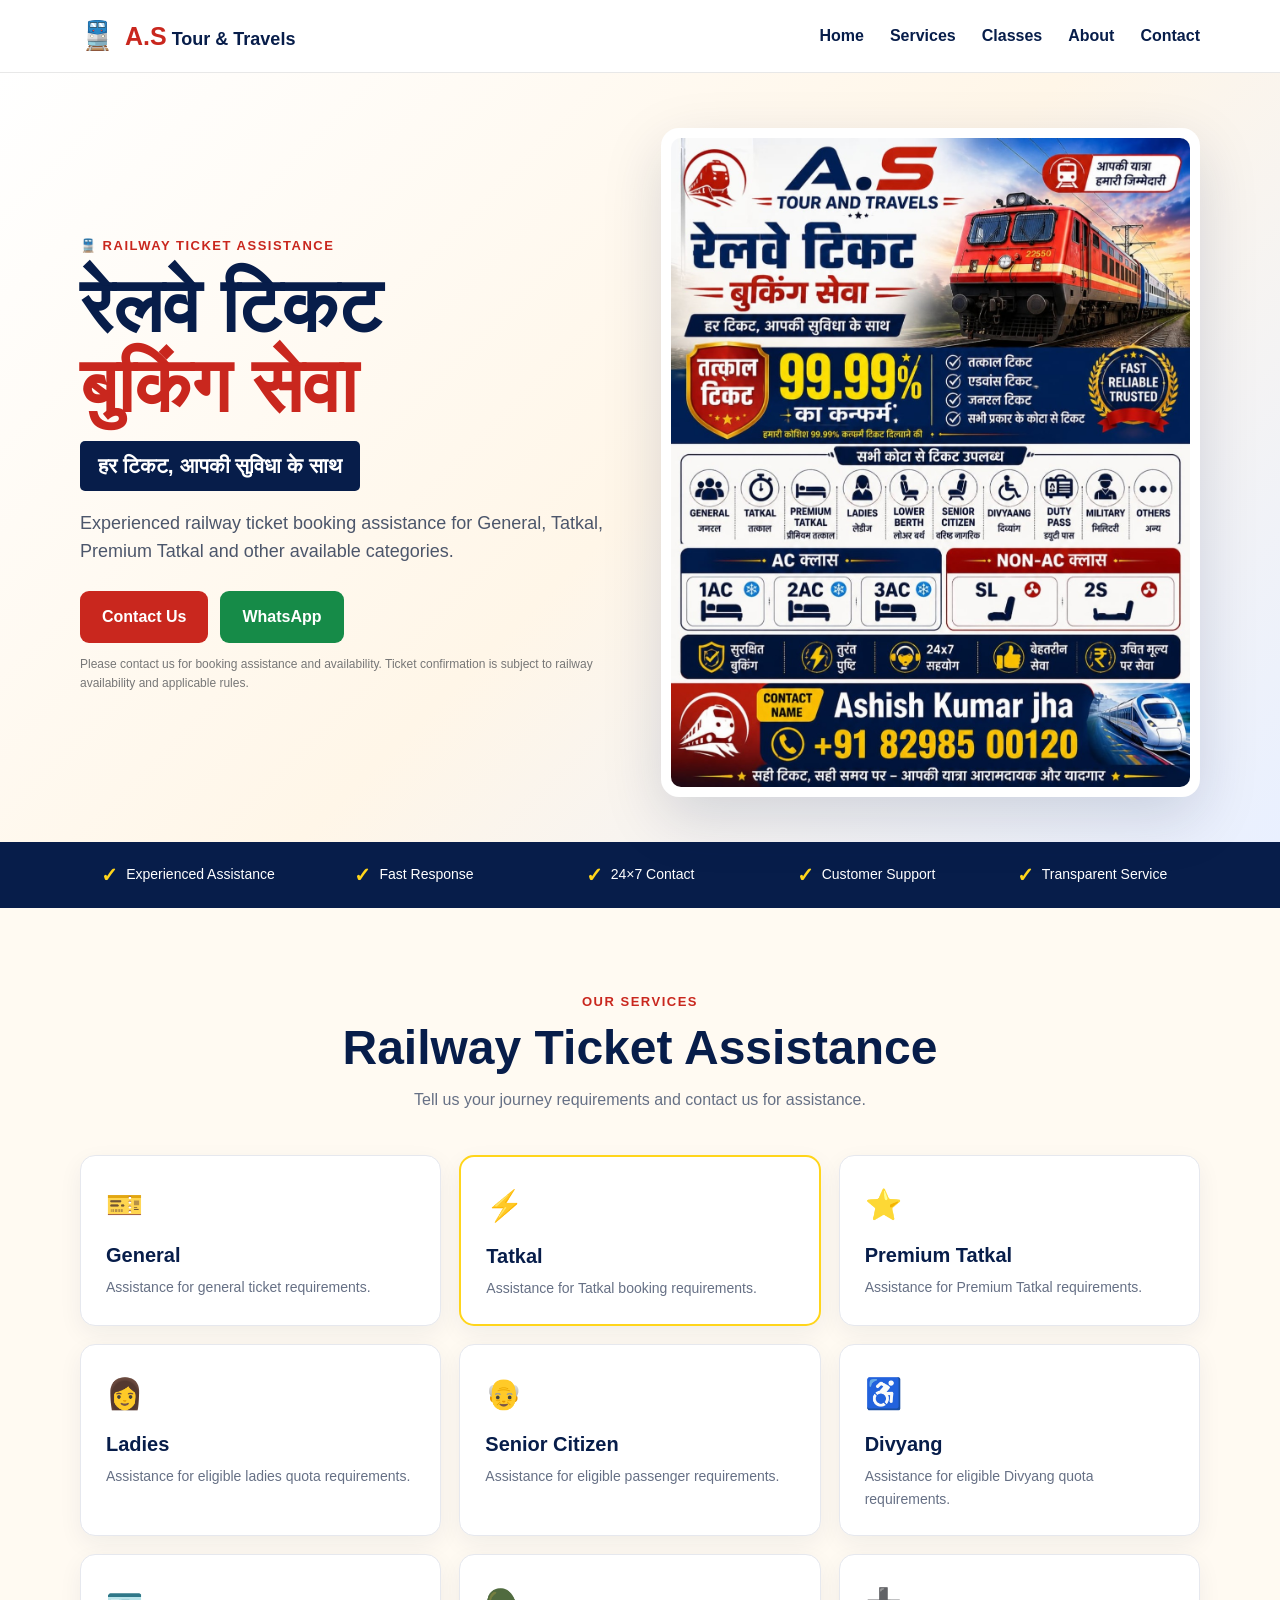
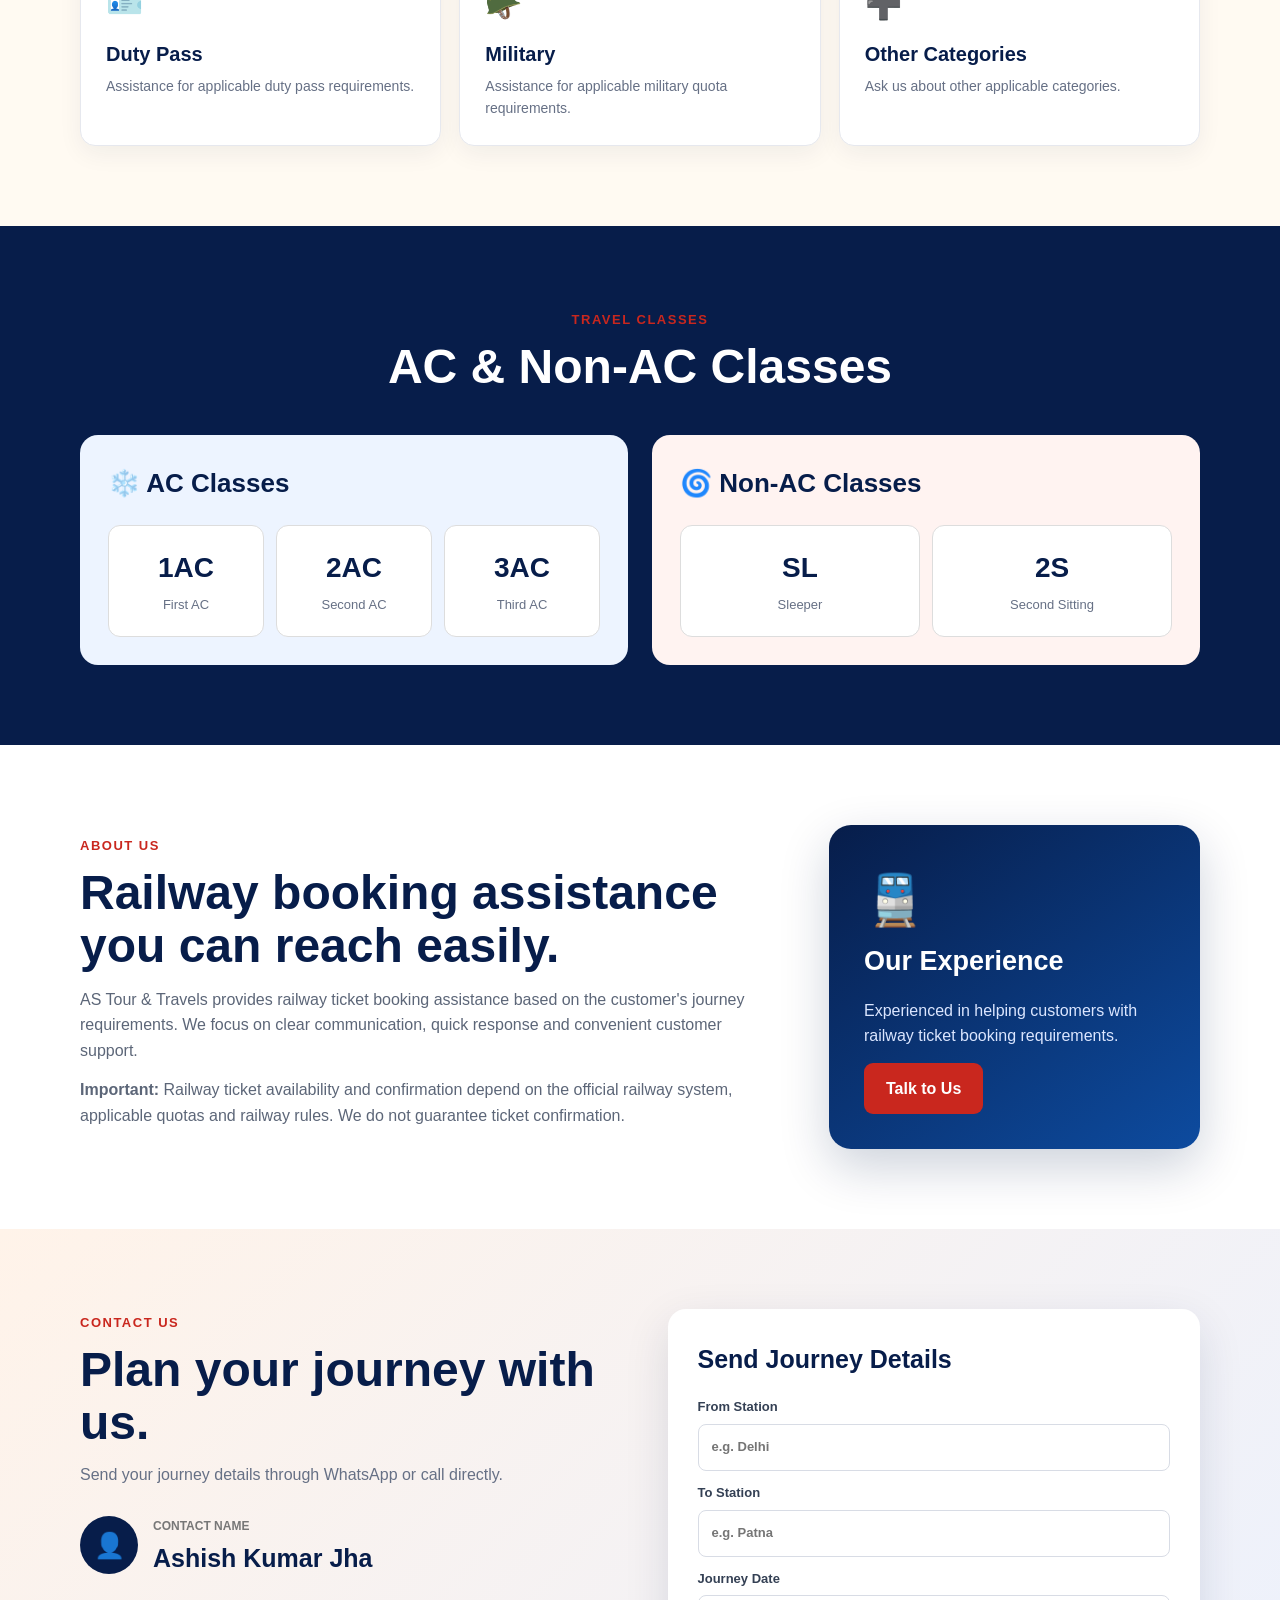
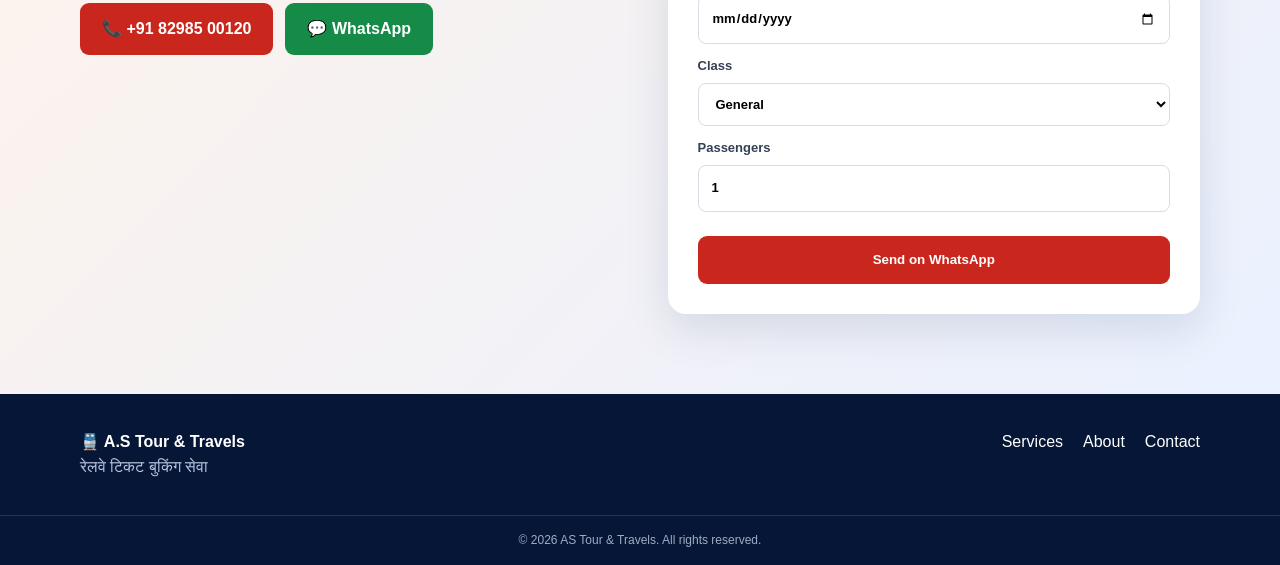
==== index.html @ 45288f9f "Add files via upload" ====
<!DOCTYPE html>
<html lang="en">
<head>
  <meta charset="UTF-8">
  <meta name="viewport" content="width=device-width, initial-scale=1.0">
  <meta name="description" content="AS Tour and Travels - Railway ticket booking assistance and travel services.">
  <title>AS Tour and Travels | Railway Ticket Booking Assistance</title>
  <link rel="stylesheet" href="style.css">
</head>
<body>
  <header class="header">
    <div class="container nav">
      <a class="brand" href="#home">
        <span class="brand-mark">🚆</span>
        <span><strong>A.S</strong> Tour & Travels</span>
      </a>
      <button class="menu-btn" aria-label="Open menu" onclick="toggleMenu()">☰</button>
      <nav id="navMenu">
        <a href="#home">Home</a>
        <a href="#services">Services</a>
        <a href="#classes">Classes</a>
        <a href="#about">About</a>
        <a href="#contact">Contact</a>
      </nav>
    </div>
  </header>

  <main id="home">
    <section class="hero">
      <div class="container hero-grid">
        <div class="hero-copy">
          <span class="eyebrow">🚆 RAILWAY TICKET ASSISTANCE</span>
          <h1>रेलवे टिकट<br><span>बुकिंग सेवा</span></h1>
          <p class="tagline">हर टिकट, आपकी सुविधा के साथ</p>
          <p class="intro">
            Experienced railway ticket booking assistance for General, Tatkal,
            Premium Tatkal and other available categories.
          </p>
          <div class="hero-buttons">
            <a class="btn primary" href="#contact">Contact Us</a>
            <a class="btn whatsapp" id="heroWhatsApp" href="#" target="_blank" rel="noopener">WhatsApp</a>
          </div>
          <p class="notice">Please contact us for booking assistance and availability. Ticket confirmation is subject to railway availability and applicable rules.</p>
        </div>
        <div class="hero-image-wrap">
          <img src="poster.jpg" alt="AS Tour and Travels railway ticket service poster">
        </div>
      </div>
    </section>

    <section class="trust">
      <div class="container trust-grid">
        <div><b>✓</b><span>Experienced Assistance</span></div>
        <div><b>✓</b><span>Fast Response</span></div>
        <div><b>✓</b><span>24×7 Contact</span></div>
        <div><b>✓</b><span>Customer Support</span></div>
        <div><b>✓</b><span>Transparent Service</span></div>
      </div>
    </section>

    <section class="section" id="services">
      <div class="container">
        <div class="section-heading">
          <span class="eyebrow">OUR SERVICES</span>
          <h2>Railway Ticket Assistance</h2>
          <p>Tell us your journey requirements and contact us for assistance.</p>
        </div>
        <div class="cards">
          <article class="card"><div class="icon">🎫</div><h3>General</h3><p>Assistance for general ticket requirements.</p></article>
          <article class="card featured"><div class="icon">⚡</div><h3>Tatkal</h3><p>Assistance for Tatkal booking requirements.</p></article>
          <article class="card"><div class="icon">⭐</div><h3>Premium Tatkal</h3><p>Assistance for Premium Tatkal requirements.</p></article>
          <article class="card"><div class="icon">👩</div><h3>Ladies</h3><p>Assistance for eligible ladies quota requirements.</p></article>
          <article class="card"><div class="icon">👴</div><h3>Senior Citizen</h3><p>Assistance for eligible passenger requirements.</p></article>
          <article class="card"><div class="icon">♿</div><h3>Divyang</h3><p>Assistance for eligible Divyang quota requirements.</p></article>
          <article class="card"><div class="icon">🪪</div><h3>Duty Pass</h3><p>Assistance for applicable duty pass requirements.</p></article>
          <article class="card"><div class="icon">🪖</div><h3>Military</h3><p>Assistance for applicable military quota requirements.</p></article>
          <article class="card"><div class="icon">➕</div><h3>Other Categories</h3><p>Ask us about other applicable categories.</p></article>
        </div>
      </div>
    </section>

    <section class="section classes-section" id="classes">
      <div class="container">
        <div class="section-heading light-heading">
          <span class="eyebrow">TRAVEL CLASSES</span>
          <h2>AC & Non-AC Classes</h2>
        </div>
        <div class="class-grid">
          <div class="class-panel ac">
            <h3>❄️ AC Classes</h3>
            <div class="class-items">
              <div><strong>1AC</strong><span>First AC</span></div>
              <div><strong>2AC</strong><span>Second AC</span></div>
              <div><strong>3AC</strong><span>Third AC</span></div>
            </div>
          </div>
          <div class="class-panel nonac">
            <h3>🌀 Non-AC Classes</h3>
            <div class="class-items">
              <div><strong>SL</strong><span>Sleeper</span></div>
              <div><strong>2S</strong><span>Second Sitting</span></div>
            </div>
          </div>
        </div>
      </div>
    </section>

    <section class="section about" id="about">
      <div class="container about-grid">
        <div>
          <span class="eyebrow">ABOUT US</span>
          <h2>Railway booking assistance you can reach easily.</h2>
          <p>
            AS Tour & Travels provides railway ticket booking assistance based
            on the customer's journey requirements. We focus on clear
            communication, quick response and convenient customer support.
          </p>
          <p>
            <strong>Important:</strong> Railway ticket availability and
            confirmation depend on the official railway system, applicable
            quotas and railway rules. We do not guarantee ticket confirmation.
          </p>
        </div>
        <div class="experience-box">
          <span class="big-icon">🚆</span>
          <h3>Our Experience</h3>
          <p>Experienced in helping customers with railway ticket booking requirements.</p>
          <a class="btn primary" href="#contact">Talk to Us</a>
        </div>
      </div>
    </section>

    <section class="section contact-section" id="contact">
      <div class="container contact-grid">
        <div>
          <span class="eyebrow">CONTACT US</span>
          <h2>Plan your journey with us.</h2>
          <p>Send your journey details through WhatsApp or call directly.</p>
          <div class="contact-person">
            <div class="person-icon">👤</div>
            <div>
              <span>Contact Name</span>
              <h3>Ashish Kumar Jha</h3>
            </div>
          </div>
          <div class="contact-actions">
            <a class="btn primary" id="callButton" href="tel:+918298500120">📞 +91 82985 00120</a>
            <a class="btn whatsapp" id="whatsappButton" href="#" target="_blank" rel="noopener">💬 WhatsApp</a>
          </div>
        </div>

        <form class="contact-form" onsubmit="sendWhatsApp(event)">
          <h3>Send Journey Details</h3>
          <label>From Station<input id="from" required placeholder="e.g. Delhi"></label>
          <label>To Station<input id="to" required placeholder="e.g. Patna"></label>
          <label>Journey Date<input id="date" type="date" required></label>
          <label>Class
            <select id="className">
              <option>General</option>
              <option>Tatkal</option>
              <option>Premium Tatkal</option>
              <option>1AC</option>
              <option>2AC</option>
              <option>3AC</option>
              <option>Sleeper (SL)</option>
              <option>2S</option>
            </select>
          </label>
          <label>Passengers<input id="passengers" type="number" min="1" max="20" value="1" required></label>
          <button class="btn primary full" type="submit">Send on WhatsApp</button>
        </form>
      </div>
    </section>
  </main>

  <footer>
    <div class="container footer-content">
      <div><strong>🚆 A.S Tour & Travels</strong><p>रेलवे टिकट बुकिंग सेवा</p></div>
      <div><a href="#services">Services</a><a href="#about">About</a><a href="#contact">Contact</a></div>
    </div>
    <div class="copyright">© <span id="year"></span> AS Tour & Travels. All rights reserved.</div>
  </footer>

  <script src="script.js"></script>
</body>
</html>
---- style.css ----
*{box-sizing:border-box;margin:0;padding:0}
:root{--navy:#071d4a;--blue:#0b327d;--red:#c9271e;--yellow:#ffd51b;--cream:#fffaf2;--text:#17233a;--muted:#667085;--white:#fff}
html{scroll-behavior:smooth}
body{font-family:Arial,"Noto Sans Devanagari",sans-serif;color:var(--text);background:var(--cream);line-height:1.6}
a{text-decoration:none;color:inherit}.container{width:min(1120px,92%);margin:auto}
.header{position:sticky;top:0;z-index:20;background:rgba(255,255,255,.96);border-bottom:1px solid #e8e8e8;backdrop-filter:blur(10px)}
.nav{height:72px;display:flex;align-items:center;justify-content:space-between}
.brand{display:flex;align-items:center;gap:10px;font-size:18px;color:var(--navy);font-weight:700}.brand strong{color:var(--red);font-size:25px}.brand-mark{font-size:28px}
nav{display:flex;gap:26px;font-weight:700;color:var(--navy)}nav a:hover{color:var(--red)}
.menu-btn{display:none;border:0;background:none;font-size:28px;color:var(--navy)}
.hero{padding:55px 0 45px;background:linear-gradient(135deg,#fff 0%,#fff6e8 52%,#e9f0ff 100%)}
.hero-grid{display:grid;grid-template-columns:1fr 1fr;gap:42px;align-items:center}
.eyebrow{display:inline-block;color:var(--red);font-weight:900;letter-spacing:1.5px;font-size:13px;margin-bottom:10px}
.hero h1{font-size:clamp(48px,6vw,76px);line-height:1.05;color:var(--navy);margin-bottom:15px}
.hero h1 span{color:var(--red)}.tagline{display:inline-block;background:var(--navy);color:#fff;padding:8px 18px;border-radius:5px;font-size:21px;font-weight:800;margin-bottom:18px}
.intro{font-size:18px;color:#4c566b;max-width:580px}.hero-buttons{display:flex;gap:12px;margin:25px 0 12px}.btn{display:inline-flex;align-items:center;justify-content:center;border:0;border-radius:9px;padding:13px 22px;font-weight:900;cursor:pointer;transition:.2s;min-height:48px}.btn:hover{transform:translateY(-2px)}
.primary{background:var(--red);color:#fff}.whatsapp{background:#168b48;color:#fff}.notice{font-size:12px;color:#777;max-width:600px}
.hero-image-wrap{background:#fff;padding:10px;border-radius:18px;box-shadow:0 20px 60px rgba(7,29,74,.15)}.hero-image-wrap img{width:100%;display:block;border-radius:10px}
.trust{background:var(--navy);color:#fff}.trust-grid{display:grid;grid-template-columns:repeat(5,1fr);gap:10px;padding:17px 0}.trust-grid div{display:flex;align-items:center;justify-content:center;gap:8px;font-size:14px}.trust-grid b{color:var(--yellow);font-size:20px}
.section{padding:80px 0}.section-heading{text-align:center;max-width:700px;margin:0 auto 42px}.section-heading h2,.about h2,.contact-section h2{font-size:clamp(32px,4vw,48px);line-height:1.1;color:var(--navy);margin-bottom:12px}.section-heading p{color:var(--muted)}
.cards{display:grid;grid-template-columns:repeat(3,1fr);gap:18px}.card{background:#fff;border:1px solid #e6e8ee;border-radius:15px;padding:25px;box-shadow:0 8px 25px rgba(7,29,74,.06);transition:.2s}.card:hover{transform:translateY(-5px);border-color:#cfd8ec}.card.featured{border:2px solid var(--yellow)}.icon{font-size:30px;margin-bottom:10px}.card h3{color:var(--navy);font-size:20px;margin-bottom:5px}.card p{color:var(--muted);font-size:14px}
.classes-section{background:var(--navy)}.light-heading h2,.light-heading p{color:#fff}.class-grid{display:grid;grid-template-columns:1fr 1fr;gap:24px}.class-panel{border-radius:18px;padding:28px}.class-panel.ac{background:#edf4ff}.class-panel.nonac{background:#fff3f1}.class-panel h3{font-size:26px;color:var(--navy);margin-bottom:20px}.class-items{display:grid;grid-template-columns:repeat(3,1fr);gap:12px}.nonac .class-items{grid-template-columns:repeat(2,1fr)}.class-items div{background:#fff;border:1px solid #ddd;border-radius:12px;text-align:center;padding:20px 8px}.class-items strong{display:block;font-size:28px;color:var(--navy)}.class-items span{font-size:13px;color:var(--muted)}
.about{background:#fff}.about-grid{display:grid;grid-template-columns:1.3fr .7fr;gap:60px;align-items:center}.about p{color:#5c6678;margin:14px 0}.experience-box{background:linear-gradient(145deg,var(--navy),#0d4b9f);color:#fff;border-radius:22px;padding:35px;box-shadow:0 18px 50px rgba(7,29,74,.2)}.experience-box h3{font-size:27px}.experience-box p{color:#dbe6ff}.big-icon{font-size:50px}
.contact-section{background:linear-gradient(135deg,#fff3e9,#eaf1ff)}.contact-grid{display:grid;grid-template-columns:1fr 1fr;gap:55px;align-items:start}.contact-section p{color:var(--muted)}.contact-person{display:flex;align-items:center;gap:15px;margin:25px 0}.person-icon{width:58px;height:58px;border-radius:50%;display:grid;place-items:center;background:var(--navy);font-size:25px}.contact-person span{font-size:12px;text-transform:uppercase;color:#777;font-weight:800}.contact-person h3{font-size:25px;color:var(--navy)}.contact-actions{display:flex;gap:12px;flex-wrap:wrap}
.contact-form{background:#fff;padding:30px;border-radius:18px;box-shadow:0 15px 45px rgba(7,29,74,.12)}.contact-form h3{font-size:25px;color:var(--navy);margin-bottom:18px}.contact-form label{display:block;font-weight:800;font-size:13px;color:#344054;margin:12px 0}.contact-form input,.contact-form select{width:100%;padding:12px 13px;border:1px solid #d8dce5;border-radius:8px;margin-top:6px;font:inherit;background:#fff}.full{width:100%;margin-top:12px}
footer{background:#061637;color:#fff}.footer-content{padding:35px 0;display:flex;justify-content:space-between;gap:25px}.footer-content p{color:#b8c4dd}.footer-content div:last-child{display:flex;gap:20px}.footer-content a:hover{color:var(--yellow)}.copyright{text-align:center;border-top:1px solid #21345d;padding:15px;color:#9eabc4;font-size:12px}
@media(max-width:800px){nav{display:none;position:absolute;top:72px;left:0;right:0;background:#fff;padding:18px 5%;flex-direction:column;gap:15px;border-bottom:1px solid #ddd}.nav-open{display:flex}.menu-btn{display:block}.hero-grid,.contact-grid,.about-grid,.class-grid{grid-template-columns:1fr}.hero{padding-top:35px}.hero-image-wrap{order:-1}.cards{grid-template-columns:repeat(2,1fr)}.trust-grid{grid-template-columns:repeat(2,1fr)}.section{padding:60px 0}}
@media(max-width:520px){.hero h1{font-size:46px}.cards{grid-template-columns:1fr}.trust-grid{grid-template-columns:1fr}.class-items,.nonac .class-items{grid-template-columns:1fr 1fr}.footer-content{flex-direction:column}.footer-content div:last-child{flex-wrap:wrap}.hero-buttons{flex-direction:column}.btn{width:100%}}
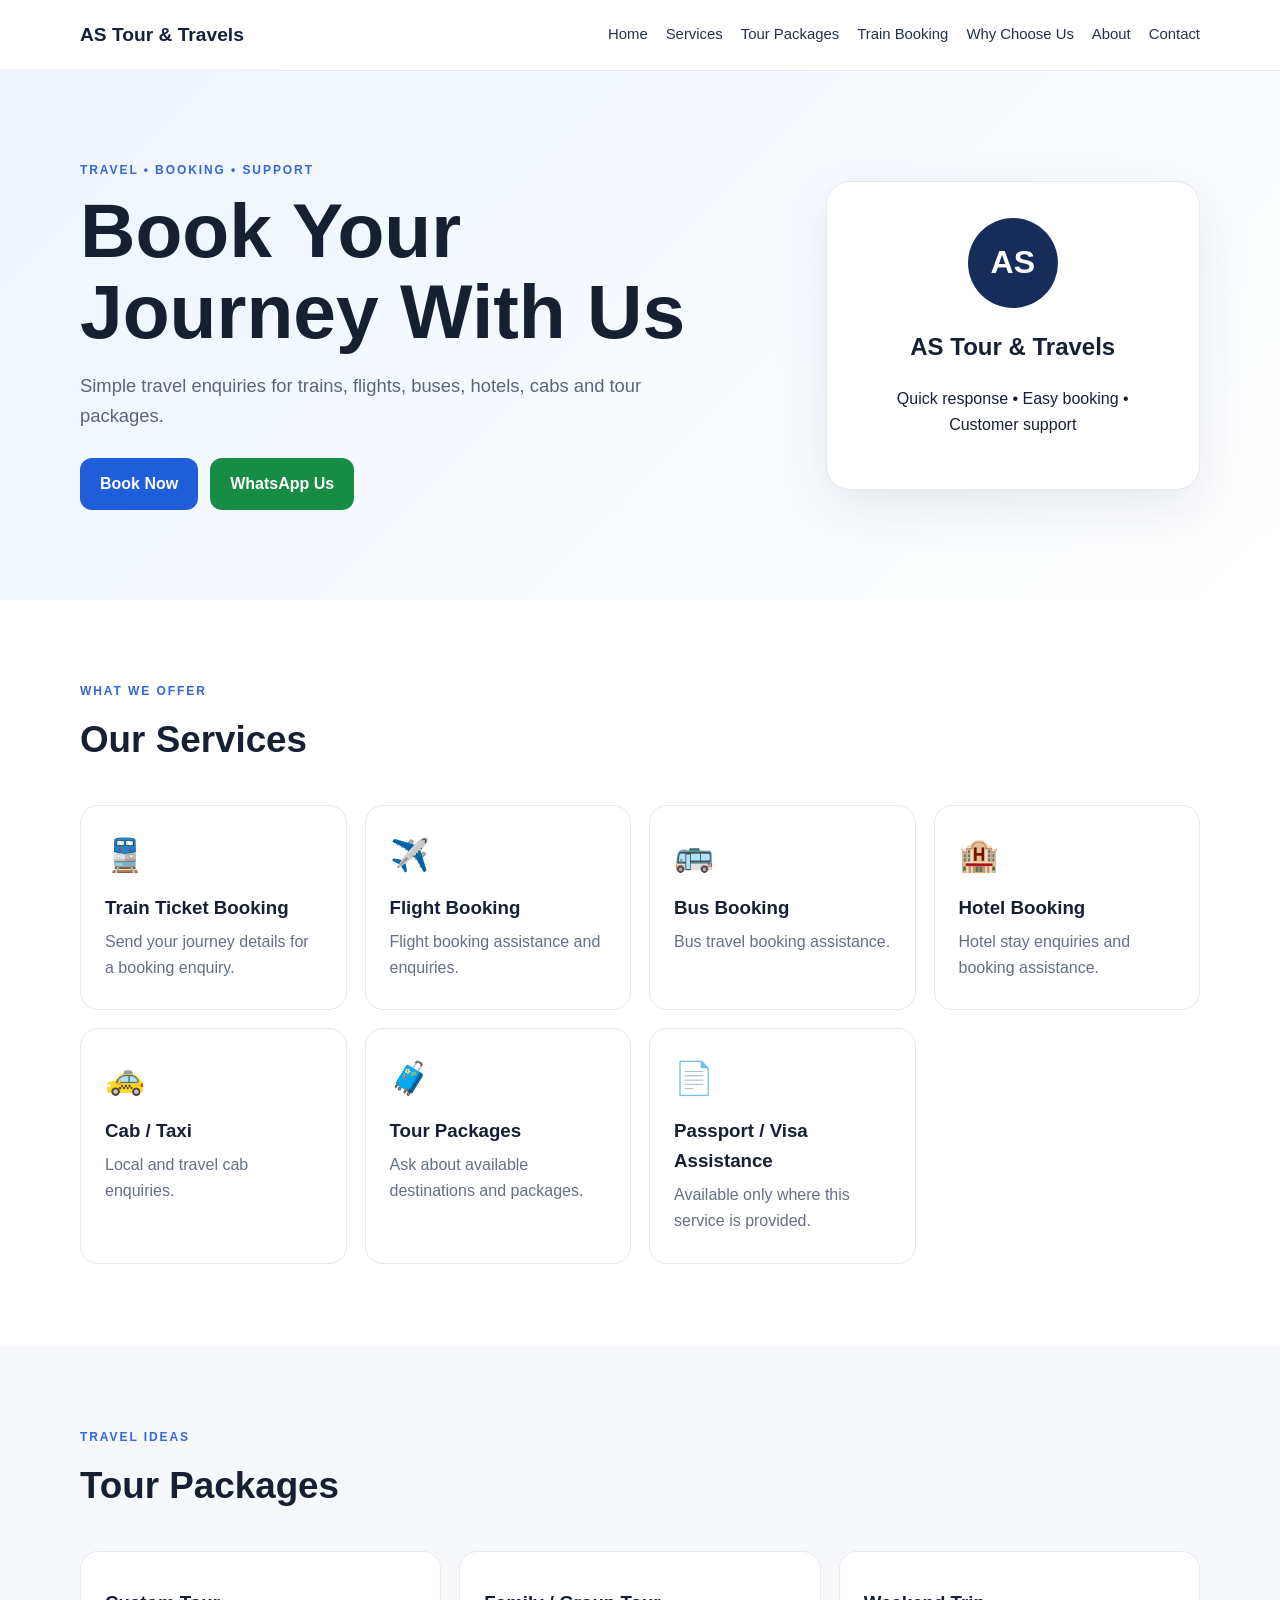
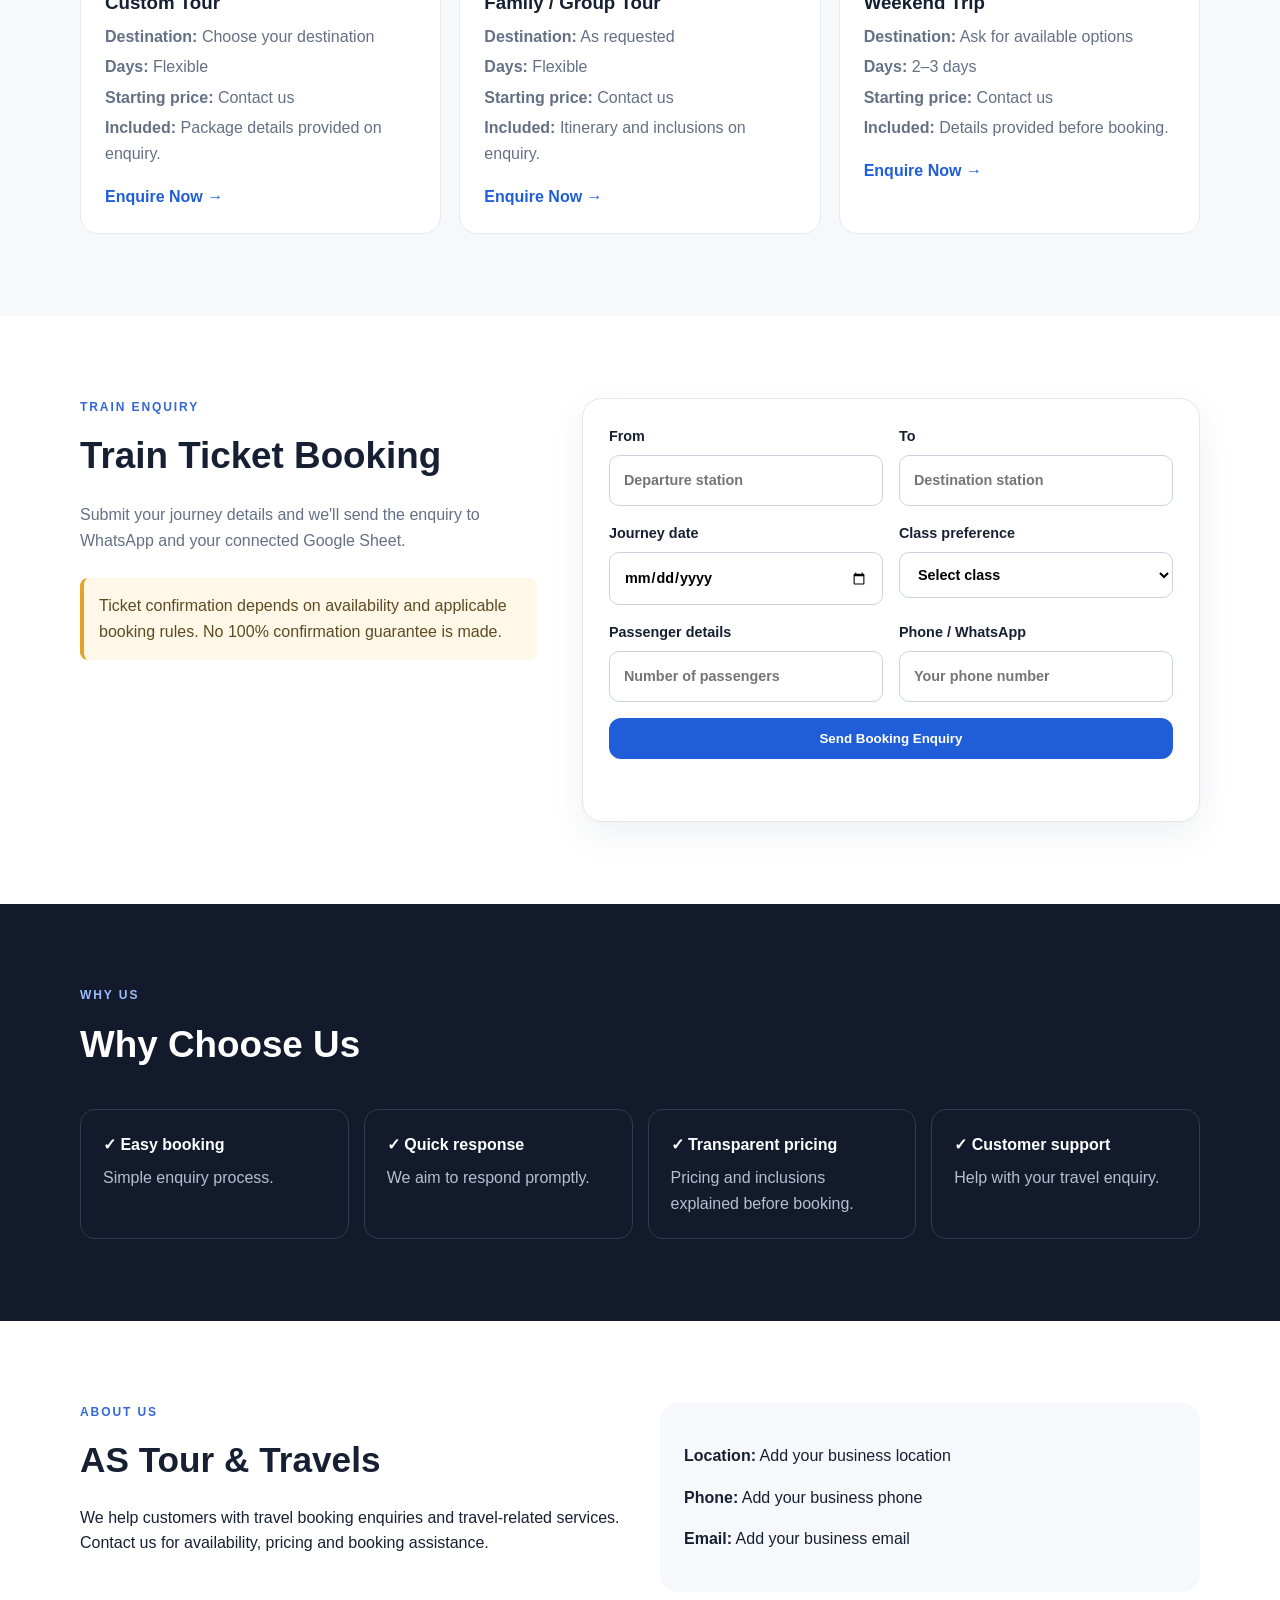
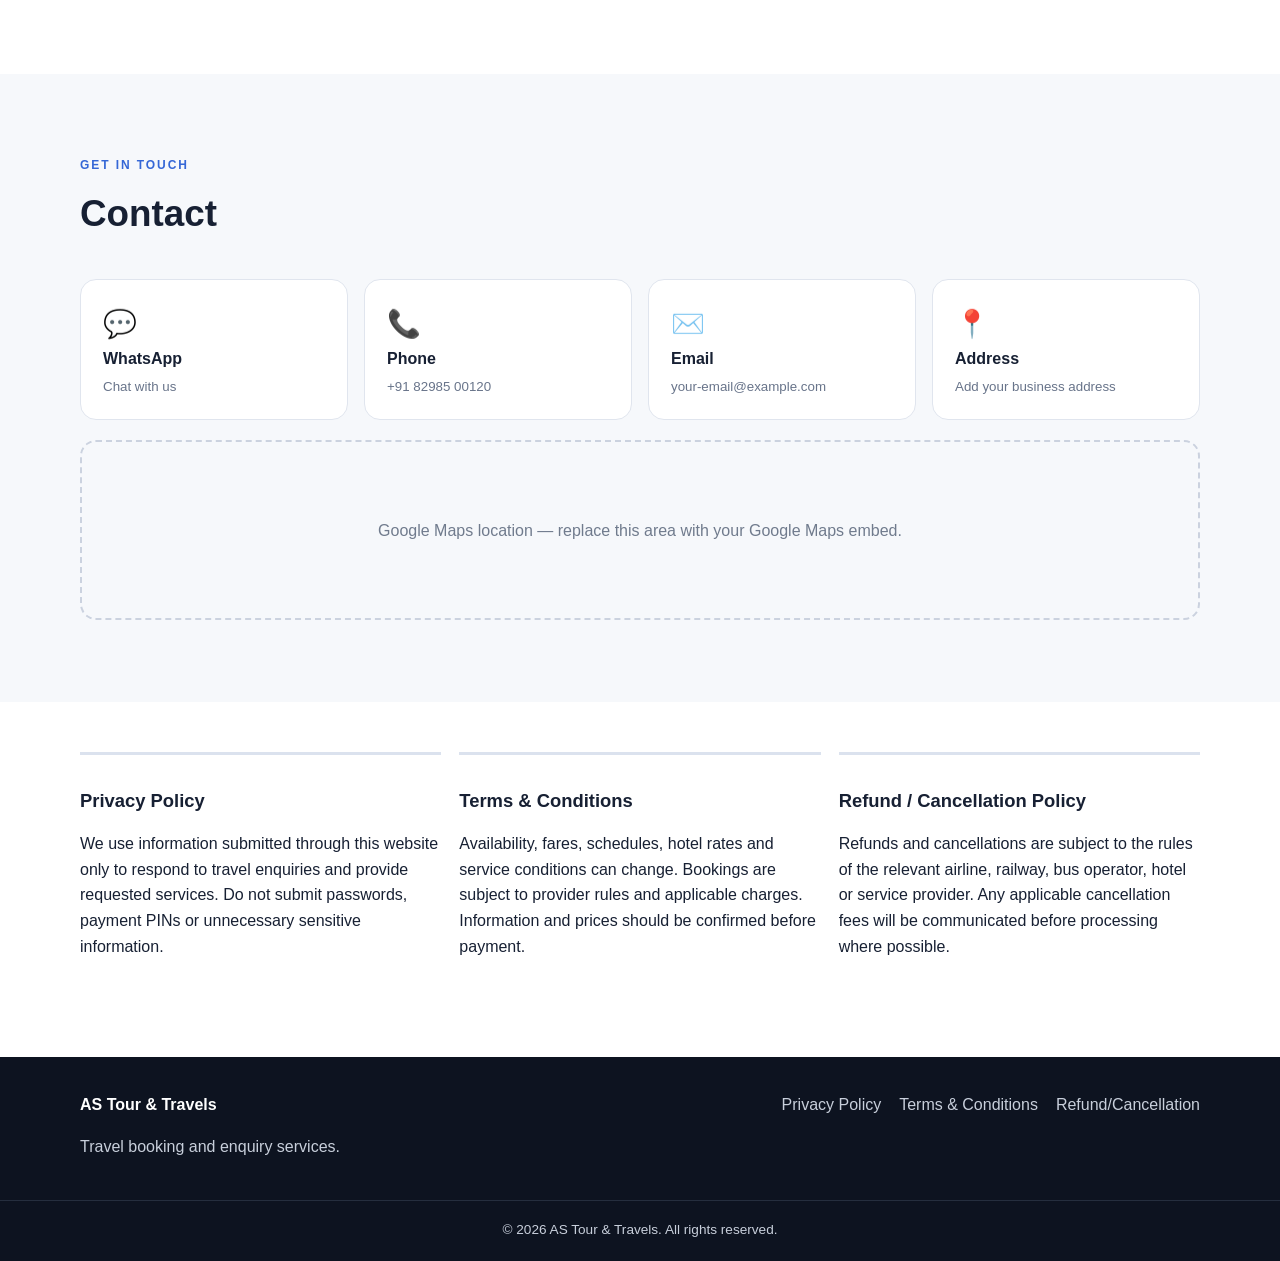
==== commit 77c7d29f: "Add files via upload" ====
--- a/index.html
+++ b/index.html
@@ -3,184 +3,220 @@
 <head>
   <meta charset="UTF-8">
   <meta name="viewport" content="width=device-width, initial-scale=1.0">
-  <meta name="description" content="AS Tour and Travels - Railway ticket booking assistance and travel services.">
-  <title>AS Tour and Travels | Railway Ticket Booking Assistance</title>
+  <title>AS Tour & Travels | Travel Booking</title>
+  <meta name="description" content="Book train, flight, bus, hotel, cab and tour services with AS Tour & Travels.">
   <link rel="stylesheet" href="style.css">
 </head>
 <body>
-  <header class="header">
-    <div class="container nav">
-      <a class="brand" href="#home">
-        <span class="brand-mark">🚆</span>
-        <span><strong>A.S</strong> Tour & Travels</span>
-      </a>
-      <button class="menu-btn" aria-label="Open menu" onclick="toggleMenu()">☰</button>
-      <nav id="navMenu">
-        <a href="#home">Home</a>
-        <a href="#services">Services</a>
-        <a href="#classes">Classes</a>
-        <a href="#about">About</a>
-        <a href="#contact">Contact</a>
-      </nav>
-    </div>
-  </header>
-
-  <main id="home">
-    <section class="hero">
-      <div class="container hero-grid">
-        <div class="hero-copy">
-          <span class="eyebrow">🚆 RAILWAY TICKET ASSISTANCE</span>
-          <h1>रेलवे टिकट<br><span>बुकिंग सेवा</span></h1>
-          <p class="tagline">हर टिकट, आपकी सुविधा के साथ</p>
-          <p class="intro">
-            Experienced railway ticket booking assistance for General, Tatkal,
-            Premium Tatkal and other available categories.
-          </p>
-          <div class="hero-buttons">
-            <a class="btn primary" href="#contact">Contact Us</a>
-            <a class="btn whatsapp" id="heroWhatsApp" href="#" target="_blank" rel="noopener">WhatsApp</a>
-          </div>
-          <p class="notice">Please contact us for booking assistance and availability. Ticket confirmation is subject to railway availability and applicable rules.</p>
-        </div>
-        <div class="hero-image-wrap">
-          <img src="poster.jpg" alt="AS Tour and Travels railway ticket service poster">
-        </div>
-      </div>
-    </section>
-
-    <section class="trust">
-      <div class="container trust-grid">
-        <div><b>✓</b><span>Experienced Assistance</span></div>
-        <div><b>✓</b><span>Fast Response</span></div>
-        <div><b>✓</b><span>24×7 Contact</span></div>
-        <div><b>✓</b><span>Customer Support</span></div>
-        <div><b>✓</b><span>Transparent Service</span></div>
-      </div>
-    </section>
-
-    <section class="section" id="services">
-      <div class="container">
-        <div class="section-heading">
-          <span class="eyebrow">OUR SERVICES</span>
-          <h2>Railway Ticket Assistance</h2>
-          <p>Tell us your journey requirements and contact us for assistance.</p>
-        </div>
-        <div class="cards">
-          <article class="card"><div class="icon">🎫</div><h3>General</h3><p>Assistance for general ticket requirements.</p></article>
-          <article class="card featured"><div class="icon">⚡</div><h3>Tatkal</h3><p>Assistance for Tatkal booking requirements.</p></article>
-          <article class="card"><div class="icon">⭐</div><h3>Premium Tatkal</h3><p>Assistance for Premium Tatkal requirements.</p></article>
-          <article class="card"><div class="icon">👩</div><h3>Ladies</h3><p>Assistance for eligible ladies quota requirements.</p></article>
-          <article class="card"><div class="icon">👴</div><h3>Senior Citizen</h3><p>Assistance for eligible passenger requirements.</p></article>
-          <article class="card"><div class="icon">♿</div><h3>Divyang</h3><p>Assistance for eligible Divyang quota requirements.</p></article>
-          <article class="card"><div class="icon">🪪</div><h3>Duty Pass</h3><p>Assistance for applicable duty pass requirements.</p></article>
-          <article class="card"><div class="icon">🪖</div><h3>Military</h3><p>Assistance for applicable military quota requirements.</p></article>
-          <article class="card"><div class="icon">➕</div><h3>Other Categories</h3><p>Ask us about other applicable categories.</p></article>
-        </div>
-      </div>
-    </section>
-
-    <section class="section classes-section" id="classes">
-      <div class="container">
-        <div class="section-heading light-heading">
-          <span class="eyebrow">TRAVEL CLASSES</span>
-          <h2>AC & Non-AC Classes</h2>
-        </div>
-        <div class="class-grid">
-          <div class="class-panel ac">
-            <h3>❄️ AC Classes</h3>
-            <div class="class-items">
-              <div><strong>1AC</strong><span>First AC</span></div>
-              <div><strong>2AC</strong><span>Second AC</span></div>
-              <div><strong>3AC</strong><span>Third AC</span></div>
-            </div>
-          </div>
-          <div class="class-panel nonac">
-            <h3>🌀 Non-AC Classes</h3>
-            <div class="class-items">
-              <div><strong>SL</strong><span>Sleeper</span></div>
-              <div><strong>2S</strong><span>Second Sitting</span></div>
-            </div>
-          </div>
-        </div>
-      </div>
-    </section>
-
-    <section class="section about" id="about">
-      <div class="container about-grid">
-        <div>
-          <span class="eyebrow">ABOUT US</span>
-          <h2>Railway booking assistance you can reach easily.</h2>
-          <p>
-            AS Tour & Travels provides railway ticket booking assistance based
-            on the customer's journey requirements. We focus on clear
-            communication, quick response and convenient customer support.
-          </p>
-          <p>
-            <strong>Important:</strong> Railway ticket availability and
-            confirmation depend on the official railway system, applicable
-            quotas and railway rules. We do not guarantee ticket confirmation.
-          </p>
-        </div>
-        <div class="experience-box">
-          <span class="big-icon">🚆</span>
-          <h3>Our Experience</h3>
-          <p>Experienced in helping customers with railway ticket booking requirements.</p>
-          <a class="btn primary" href="#contact">Talk to Us</a>
-        </div>
-      </div>
-    </section>
-
-    <section class="section contact-section" id="contact">
-      <div class="container contact-grid">
-        <div>
-          <span class="eyebrow">CONTACT US</span>
-          <h2>Plan your journey with us.</h2>
-          <p>Send your journey details through WhatsApp or call directly.</p>
-          <div class="contact-person">
-            <div class="person-icon">👤</div>
-            <div>
-              <span>Contact Name</span>
-              <h3>Ashish Kumar Jha</h3>
-            </div>
-          </div>
-          <div class="contact-actions">
-            <a class="btn primary" id="callButton" href="tel:+918298500120">📞 +91 82985 00120</a>
-            <a class="btn whatsapp" id="whatsappButton" href="#" target="_blank" rel="noopener">💬 WhatsApp</a>
-          </div>
-        </div>
-
-        <form class="contact-form" onsubmit="sendWhatsApp(event)">
-          <h3>Send Journey Details</h3>
-          <label>From Station<input id="from" required placeholder="e.g. Delhi"></label>
-          <label>To Station<input id="to" required placeholder="e.g. Patna"></label>
-          <label>Journey Date<input id="date" type="date" required></label>
-          <label>Class
-            <select id="className">
+
+<header class="site-header">
+  <div class="container nav">
+    <a class="brand" href="#home">AS Tour & Travels</a>
+    <button class="menu-toggle" aria-label="Open menu">☰</button>
+    <nav id="mainNav">
+      <a href="#home">Home</a>
+      <a href="#services">Services</a>
+      <a href="#packages">Tour Packages</a>
+      <a href="#train-booking">Train Booking</a>
+      <a href="#why-us">Why Choose Us</a>
+      <a href="#about">About</a>
+      <a href="#contact">Contact</a>
+    </nav>
+  </div>
+</header>
+
+<main>
+  <section id="home" class="hero">
+    <div class="container hero-content">
+      <div>
+        <p class="eyebrow">TRAVEL • BOOKING • SUPPORT</p>
+        <h1>Book Your Journey With Us</h1>
+        <p class="hero-text">Simple travel enquiries for trains, flights, buses, hotels, cabs and tour packages.</p>
+        <div class="hero-actions">
+          <a class="btn primary" href="#train-booking">Book Now</a>
+          <a class="btn whatsapp" id="heroWhatsApp" href="#" target="_blank" rel="noopener">WhatsApp Us</a>
+        </div>
+      </div>
+      <div class="hero-card">
+        <div class="hero-logo">AS</div>
+        <h2>AS Tour & Travels</h2>
+        <p>Quick response • Easy booking • Customer support</p>
+      </div>
+    </div>
+  </section>
+
+  <section id="services" class="section">
+    <div class="container">
+      <div class="section-heading">
+        <p class="eyebrow">WHAT WE OFFER</p>
+        <h2>Our Services</h2>
+      </div>
+      <div class="cards services-grid">
+        <article class="card"><span>🚆</span><h3>Train Ticket Booking</h3><p>Send your journey details for a booking enquiry.</p></article>
+        <article class="card"><span>✈️</span><h3>Flight Booking</h3><p>Flight booking assistance and enquiries.</p></article>
+        <article class="card"><span>🚌</span><h3>Bus Booking</h3><p>Bus travel booking assistance.</p></article>
+        <article class="card"><span>🏨</span><h3>Hotel Booking</h3><p>Hotel stay enquiries and booking assistance.</p></article>
+        <article class="card"><span>🚕</span><h3>Cab / Taxi</h3><p>Local and travel cab enquiries.</p></article>
+        <article class="card"><span>🧳</span><h3>Tour Packages</h3><p>Ask about available destinations and packages.</p></article>
+        <article class="card"><span>📄</span><h3>Passport / Visa Assistance</h3><p>Available only where this service is provided.</p></article>
+      </div>
+    </div>
+  </section>
+
+  <section id="packages" class="section alt">
+    <div class="container">
+      <div class="section-heading">
+        <p class="eyebrow">TRAVEL IDEAS</p>
+        <h2>Tour Packages</h2>
+      </div>
+      <div class="cards package-grid">
+        <article class="card package">
+          <h3>Custom Tour</h3>
+          <p><strong>Destination:</strong> Choose your destination</p>
+          <p><strong>Days:</strong> Flexible</p>
+          <p><strong>Starting price:</strong> Contact us</p>
+          <p><strong>Included:</strong> Package details provided on enquiry.</p>
+          <a class="text-btn package-enquire" href="#">Enquire Now →</a>
+        </article>
+        <article class="card package">
+          <h3>Family / Group Tour</h3>
+          <p><strong>Destination:</strong> As requested</p>
+          <p><strong>Days:</strong> Flexible</p>
+          <p><strong>Starting price:</strong> Contact us</p>
+          <p><strong>Included:</strong> Itinerary and inclusions on enquiry.</p>
+          <a class="text-btn package-enquire" href="#">Enquire Now →</a>
+        </article>
+        <article class="card package">
+          <h3>Weekend Trip</h3>
+          <p><strong>Destination:</strong> Ask for available options</p>
+          <p><strong>Days:</strong> 2–3 days</p>
+          <p><strong>Starting price:</strong> Contact us</p>
+          <p><strong>Included:</strong> Details provided before booking.</p>
+          <a class="text-btn package-enquire" href="#">Enquire Now →</a>
+        </article>
+      </div>
+    </div>
+  </section>
+
+  <section id="train-booking" class="section">
+    <div class="container booking-layout">
+      <div class="section-heading">
+        <p class="eyebrow">TRAIN ENQUIRY</p>
+        <h2>Train Ticket Booking</h2>
+        <p>Submit your journey details and we'll send the enquiry to WhatsApp and your connected Google Sheet.</p>
+        <div class="notice">Ticket confirmation depends on availability and applicable booking rules. No 100% confirmation guarantee is made.</div>
+      </div>
+
+      <form id="bookingForm" class="booking-form">
+        <div class="form-row">
+          <label>From
+            <input id="from" name="from" required placeholder="Departure station">
+          </label>
+          <label>To
+            <input id="to" name="to" required placeholder="Destination station">
+          </label>
+        </div>
+
+        <div class="form-row">
+          <label>Journey date
+            <input id="date" name="date" type="date" required>
+          </label>
+          <label>Class preference
+            <select id="className" name="className" required>
+              <option value="">Select class</option>
               <option>General</option>
-              <option>Tatkal</option>
-              <option>Premium Tatkal</option>
-              <option>1AC</option>
-              <option>2AC</option>
-              <option>3AC</option>
               <option>Sleeper (SL)</option>
-              <option>2S</option>
+              <option>AC 3 Tier (3A)</option>
+              <option>AC 2 Tier (2A)</option>
+              <option>AC First Class (1A)</option>
+              <option>Chair Car (CC)</option>
+              <option>Executive Chair Car (EC)</option>
             </select>
           </label>
-          <label>Passengers<input id="passengers" type="number" min="1" max="20" value="1" required></label>
-          <button class="btn primary full" type="submit">Send on WhatsApp</button>
-        </form>
-      </div>
-    </section>
-  </main>
-
-  <footer>
-    <div class="container footer-content">
-      <div><strong>🚆 A.S Tour & Travels</strong><p>रेलवे टिकट बुकिंग सेवा</p></div>
-      <div><a href="#services">Services</a><a href="#about">About</a><a href="#contact">Contact</a></div>
-    </div>
-    <div class="copyright">© <span id="year"></span> AS Tour & Travels. All rights reserved.</div>
-  </footer>
-
-  <script src="script.js"></script>
+        </div>
+
+        <div class="form-row">
+          <label>Passenger details
+            <input id="passengers" name="passengers" type="number" min="1" max="20" required placeholder="Number of passengers">
+          </label>
+          <label>Phone / WhatsApp
+            <input id="customerPhone" name="customerPhone" type="tel" required placeholder="Your phone number">
+          </label>
+        </div>
+
+        <button class="btn primary full" type="submit">Send Booking Enquiry</button>
+        <p id="formStatus" class="form-status" aria-live="polite"></p>
+      </form>
+    </div>
+  </section>
+
+  <section id="why-us" class="section dark">
+    <div class="container">
+      <div class="section-heading light">
+        <p class="eyebrow">WHY US</p>
+        <h2>Why Choose Us</h2>
+      </div>
+      <div class="why-grid">
+        <div><b>✓ Easy booking</b><span>Simple enquiry process.</span></div>
+        <div><b>✓ Quick response</b><span>We aim to respond promptly.</span></div>
+        <div><b>✓ Transparent pricing</b><span>Pricing and inclusions explained before booking.</span></div>
+        <div><b>✓ Customer support</b><span>Help with your travel enquiry.</span></div>
+      </div>
+    </div>
+  </section>
+
+  <section id="about" class="section">
+    <div class="container about">
+      <div>
+        <p class="eyebrow">ABOUT US</p>
+        <h2>AS Tour & Travels</h2>
+        <p>We help customers with travel booking enquiries and travel-related services. Contact us for availability, pricing and booking assistance.</p>
+      </div>
+      <div class="info-box">
+        <p><strong>Location:</strong> Add your business location</p>
+        <p><strong>Phone:</strong> Add your business phone</p>
+        <p><strong>Email:</strong> Add your business email</p>
+      </div>
+    </div>
+  </section>
+
+  <section id="contact" class="section alt">
+    <div class="container">
+      <div class="section-heading">
+        <p class="eyebrow">GET IN TOUCH</p>
+        <h2>Contact</h2>
+      </div>
+      <div class="contact-grid">
+        <a class="contact-card" id="contactWhatsApp" href="#" target="_blank" rel="noopener"><span>💬</span><b>WhatsApp</b><small>Chat with us</small></a>
+        <a class="contact-card" href="tel:+918298500120"><span>📞</span><b>Phone</b><small>+91 82985 00120</small></a>
+        <a class="contact-card" href="mailto:your-email@example.com"><span>✉️</span><b>Email</b><small>your-email@example.com</small></a>
+        <div class="contact-card"><span>📍</span><b>Address</b><small>Add your business address</small></div>
+      </div>
+      <div class="map-placeholder">Google Maps location — replace this area with your Google Maps embed.</div>
+    </div>
+  </section>
+
+  <section class="legal section">
+    <div class="container legal-grid">
+      <article id="privacy"><h2>Privacy Policy</h2><p>We use information submitted through this website only to respond to travel enquiries and provide requested services. Do not submit passwords, payment PINs or unnecessary sensitive information.</p></article>
+      <article id="terms"><h2>Terms & Conditions</h2><p>Availability, fares, schedules, hotel rates and service conditions can change. Bookings are subject to provider rules and applicable charges. Information and prices should be confirmed before payment.</p></article>
+      <article id="refund"><h2>Refund / Cancellation Policy</h2><p>Refunds and cancellations are subject to the rules of the relevant airline, railway, bus operator, hotel or service provider. Any applicable cancellation fees will be communicated before processing where possible.</p></article>
+    </div>
+  </section>
+</main>
+
+<footer class="footer">
+  <div class="container footer-inner">
+    <div><strong>AS Tour & Travels</strong><p>Travel booking and enquiry services.</p></div>
+    <div class="footer-links">
+      <a href="#privacy">Privacy Policy</a>
+      <a href="#terms">Terms & Conditions</a>
+      <a href="#refund">Refund/Cancellation</a>
+    </div>
+  </div>
+  <p class="copyright">© <span id="year"></span> AS Tour & Travels. All rights reserved.</p>
+</footer>
+
+<script src="script.js"></script>
 </body>
 </html>
--- a/style.css
+++ b/style.css
@@ -1,28 +1 @@
-*{box-sizing:border-box;margin:0;padding:0}
-:root{--navy:#071d4a;--blue:#0b327d;--red:#c9271e;--yellow:#ffd51b;--cream:#fffaf2;--text:#17233a;--muted:#667085;--white:#fff}
-html{scroll-behavior:smooth}
-body{font-family:Arial,"Noto Sans Devanagari",sans-serif;color:var(--text);background:var(--cream);line-height:1.6}
-a{text-decoration:none;color:inherit}.container{width:min(1120px,92%);margin:auto}
-.header{position:sticky;top:0;z-index:20;background:rgba(255,255,255,.96);border-bottom:1px solid #e8e8e8;backdrop-filter:blur(10px)}
-.nav{height:72px;display:flex;align-items:center;justify-content:space-between}
-.brand{display:flex;align-items:center;gap:10px;font-size:18px;color:var(--navy);font-weight:700}.brand strong{color:var(--red);font-size:25px}.brand-mark{font-size:28px}
-nav{display:flex;gap:26px;font-weight:700;color:var(--navy)}nav a:hover{color:var(--red)}
-.menu-btn{display:none;border:0;background:none;font-size:28px;color:var(--navy)}
-.hero{padding:55px 0 45px;background:linear-gradient(135deg,#fff 0%,#fff6e8 52%,#e9f0ff 100%)}
-.hero-grid{display:grid;grid-template-columns:1fr 1fr;gap:42px;align-items:center}
-.eyebrow{display:inline-block;color:var(--red);font-weight:900;letter-spacing:1.5px;font-size:13px;margin-bottom:10px}
-.hero h1{font-size:clamp(48px,6vw,76px);line-height:1.05;color:var(--navy);margin-bottom:15px}
-.hero h1 span{color:var(--red)}.tagline{display:inline-block;background:var(--navy);color:#fff;padding:8px 18px;border-radius:5px;font-size:21px;font-weight:800;margin-bottom:18px}
-.intro{font-size:18px;color:#4c566b;max-width:580px}.hero-buttons{display:flex;gap:12px;margin:25px 0 12px}.btn{display:inline-flex;align-items:center;justify-content:center;border:0;border-radius:9px;padding:13px 22px;font-weight:900;cursor:pointer;transition:.2s;min-height:48px}.btn:hover{transform:translateY(-2px)}
-.primary{background:var(--red);color:#fff}.whatsapp{background:#168b48;color:#fff}.notice{font-size:12px;color:#777;max-width:600px}
-.hero-image-wrap{background:#fff;padding:10px;border-radius:18px;box-shadow:0 20px 60px rgba(7,29,74,.15)}.hero-image-wrap img{width:100%;display:block;border-radius:10px}
-.trust{background:var(--navy);color:#fff}.trust-grid{display:grid;grid-template-columns:repeat(5,1fr);gap:10px;padding:17px 0}.trust-grid div{display:flex;align-items:center;justify-content:center;gap:8px;font-size:14px}.trust-grid b{color:var(--yellow);font-size:20px}
-.section{padding:80px 0}.section-heading{text-align:center;max-width:700px;margin:0 auto 42px}.section-heading h2,.about h2,.contact-section h2{font-size:clamp(32px,4vw,48px);line-height:1.1;color:var(--navy);margin-bottom:12px}.section-heading p{color:var(--muted)}
-.cards{display:grid;grid-template-columns:repeat(3,1fr);gap:18px}.card{background:#fff;border:1px solid #e6e8ee;border-radius:15px;padding:25px;box-shadow:0 8px 25px rgba(7,29,74,.06);transition:.2s}.card:hover{transform:translateY(-5px);border-color:#cfd8ec}.card.featured{border:2px solid var(--yellow)}.icon{font-size:30px;margin-bottom:10px}.card h3{color:var(--navy);font-size:20px;margin-bottom:5px}.card p{color:var(--muted);font-size:14px}
-.classes-section{background:var(--navy)}.light-heading h2,.light-heading p{color:#fff}.class-grid{display:grid;grid-template-columns:1fr 1fr;gap:24px}.class-panel{border-radius:18px;padding:28px}.class-panel.ac{background:#edf4ff}.class-panel.nonac{background:#fff3f1}.class-panel h3{font-size:26px;color:var(--navy);margin-bottom:20px}.class-items{display:grid;grid-template-columns:repeat(3,1fr);gap:12px}.nonac .class-items{grid-template-columns:repeat(2,1fr)}.class-items div{background:#fff;border:1px solid #ddd;border-radius:12px;text-align:center;padding:20px 8px}.class-items strong{display:block;font-size:28px;color:var(--navy)}.class-items span{font-size:13px;color:var(--muted)}
-.about{background:#fff}.about-grid{display:grid;grid-template-columns:1.3fr .7fr;gap:60px;align-items:center}.about p{color:#5c6678;margin:14px 0}.experience-box{background:linear-gradient(145deg,var(--navy),#0d4b9f);color:#fff;border-radius:22px;padding:35px;box-shadow:0 18px 50px rgba(7,29,74,.2)}.experience-box h3{font-size:27px}.experience-box p{color:#dbe6ff}.big-icon{font-size:50px}
-.contact-section{background:linear-gradient(135deg,#fff3e9,#eaf1ff)}.contact-grid{display:grid;grid-template-columns:1fr 1fr;gap:55px;align-items:start}.contact-section p{color:var(--muted)}.contact-person{display:flex;align-items:center;gap:15px;margin:25px 0}.person-icon{width:58px;height:58px;border-radius:50%;display:grid;place-items:center;background:var(--navy);font-size:25px}.contact-person span{font-size:12px;text-transform:uppercase;color:#777;font-weight:800}.contact-person h3{font-size:25px;color:var(--navy)}.contact-actions{display:flex;gap:12px;flex-wrap:wrap}
-.contact-form{background:#fff;padding:30px;border-radius:18px;box-shadow:0 15px 45px rgba(7,29,74,.12)}.contact-form h3{font-size:25px;color:var(--navy);margin-bottom:18px}.contact-form label{display:block;font-weight:800;font-size:13px;color:#344054;margin:12px 0}.contact-form input,.contact-form select{width:100%;padding:12px 13px;border:1px solid #d8dce5;border-radius:8px;margin-top:6px;font:inherit;background:#fff}.full{width:100%;margin-top:12px}
-footer{background:#061637;color:#fff}.footer-content{padding:35px 0;display:flex;justify-content:space-between;gap:25px}.footer-content p{color:#b8c4dd}.footer-content div:last-child{display:flex;gap:20px}.footer-content a:hover{color:var(--yellow)}.copyright{text-align:center;border-top:1px solid #21345d;padding:15px;color:#9eabc4;font-size:12px}
-@media(max-width:800px){nav{display:none;position:absolute;top:72px;left:0;right:0;background:#fff;padding:18px 5%;flex-direction:column;gap:15px;border-bottom:1px solid #ddd}.nav-open{display:flex}.menu-btn{display:block}.hero-grid,.contact-grid,.about-grid,.class-grid{grid-template-columns:1fr}.hero{padding-top:35px}.hero-image-wrap{order:-1}.cards{grid-template-columns:repeat(2,1fr)}.trust-grid{grid-template-columns:repeat(2,1fr)}.section{padding:60px 0}}
-@media(max-width:520px){.hero h1{font-size:46px}.cards{grid-template-columns:1fr}.trust-grid{grid-template-columns:1fr}.class-items,.nonac .class-items{grid-template-columns:1fr 1fr}.footer-content{flex-direction:column}.footer-content div:last-child{flex-wrap:wrap}.hero-buttons{flex-direction:column}.btn{width:100%}}
+*{box-sizing:border-box}html{scroll-behavior:smooth}body{margin:0;font-family:Arial,Helvetica,sans-serif;color:#172033;background:#fff;line-height:1.6}.container{width:min(1120px,92%);margin:auto}.site-header{position:sticky;top:0;z-index:20;background:rgba(255,255,255,.96);border-bottom:1px solid #e7eaf0}.nav{min-height:70px;display:flex;align-items:center;justify-content:space-between;gap:20px}.brand{font-weight:800;font-size:1.2rem;color:#15213a;text-decoration:none}.nav nav{display:flex;gap:18px;align-items:center}.nav nav a{color:#26324a;text-decoration:none;font-size:.93rem}.menu-toggle{display:none;border:0;background:none;font-size:1.6rem}.hero{padding:90px 0;background:linear-gradient(135deg,#eef5ff,#fff)}.hero-content{display:grid;grid-template-columns:1.3fr .7fr;gap:50px;align-items:center}.eyebrow{font-size:.75rem;letter-spacing:.16em;font-weight:800;margin:0 0 10px;color:#3567d6}.hero h1{font-size:clamp(2.4rem,6vw,4.8rem);line-height:1.05;margin:0 0 20px}.hero-text{font-size:1.15rem;max-width:650px;color:#596579}.hero-actions{display:flex;gap:12px;flex-wrap:wrap;margin-top:28px}.btn{display:inline-flex;align-items:center;justify-content:center;border:0;border-radius:12px;padding:13px 20px;font-weight:700;text-decoration:none;cursor:pointer}.primary{background:#1f5ed8;color:#fff}.whatsapp{background:#168c45;color:#fff}.hero-card{background:#fff;border:1px solid #e4e8ef;border-radius:24px;padding:36px;box-shadow:0 18px 50px rgba(25,45,80,.1);text-align:center}.hero-logo{width:90px;height:90px;border-radius:50%;margin:auto;display:grid;place-items:center;background:#172d59;color:#fff;font-size:2rem;font-weight:900}.section{padding:82px 0}.alt{background:#f6f8fb}.section-heading{margin-bottom:35px}.section-heading h2{font-size:2.3rem;margin:0}.section-heading p:not(.eyebrow){color:#657085;max-width:700px}.cards{display:grid;gap:18px}.services-grid{grid-template-columns:repeat(4,1fr)}.card{background:#fff;border:1px solid #e5e9f0;border-radius:18px;padding:24px}.card>span{font-size:2rem}.card h3{margin:12px 0 6px}.card p{margin:5px 0;color:#657085}.package-grid{grid-template-columns:repeat(3,1fr)}.text-btn{color:#1f5ed8;text-decoration:none;font-weight:800;display:inline-block;margin-top:12px}.booking-layout{display:grid;grid-template-columns:.85fr 1.15fr;gap:45px;align-items:start}.booking-form{background:#fff;border:1px solid #e1e6ef;border-radius:20px;padding:26px;box-shadow:0 12px 35px rgba(20,40,70,.07)}.form-row{display:grid;grid-template-columns:1fr 1fr;gap:16px;margin-bottom:16px}label{font-weight:700;font-size:.9rem}input,select{display:block;width:100%;margin-top:7px;padding:13px 14px;border:1px solid #ccd3df;border-radius:10px;font:inherit;background:#fff}input:focus,select:focus{outline:2px solid #bcd1ff;border-color:#3567d6}.full{width:100%}.notice{margin-top:25px;padding:15px;border-left:4px solid #e1a32b;background:#fff8e8;border-radius:8px;color:#5d4b21}.form-status{min-height:24px;margin:12px 0 0;font-weight:700}.dark{background:#121a2b;color:#fff}.light h2{color:#fff}.light .eyebrow{color:#9cbcff}.why-grid{display:grid;grid-template-columns:repeat(4,1fr);gap:15px}.why-grid div{border:1px solid #303a50;border-radius:15px;padding:22px}.why-grid b,.why-grid span{display:block}.why-grid span{color:#b5bfd1;margin-top:7px}.about{display:grid;grid-template-columns:1fr 1fr;gap:40px}.about h2{font-size:2.2rem;margin:0}.info-box{background:#f6f8fb;border-radius:18px;padding:24px}.contact-grid{display:grid;grid-template-columns:repeat(4,1fr);gap:16px}.contact-card{padding:22px;border:1px solid #e0e5ee;border-radius:16px;text-decoration:none;color:inherit;background:#fff}.contact-card span{font-size:1.7rem;display:block}.contact-card b,.contact-card small{display:block}.contact-card small{color:#68748a;margin-top:5px}.map-placeholder{margin-top:20px;min-height:180px;display:grid;place-items:center;border:2px dashed #cbd2df;border-radius:16px;color:#707b8d}.legal{padding-top:50px}.legal-grid{display:grid;grid-template-columns:repeat(3,1fr);gap:18px}.legal article{border-top:3px solid #dbe2ee;padding-top:15px}.legal h2{font-size:1.15rem}.footer{background:#0d1320;color:#c8cfdb;padding:35px 0 20px}.footer-inner{display:flex;justify-content:space-between;gap:25px}.footer strong{color:#fff}.footer-links{display:flex;gap:18px;flex-wrap:wrap}.footer a{color:#c8cfdb;text-decoration:none}.copyright{text-align:center;border-top:1px solid #252e3e;margin:25px 0 0;padding-top:18px;font-size:.85rem}@media(max-width:900px){.services-grid{grid-template-columns:repeat(2,1fr)}.package-grid,.why-grid,.contact-grid{grid-template-columns:repeat(2,1fr)}.hero-content,.booking-layout,.about{grid-template-columns:1fr}.nav nav{display:none;position:absolute;top:70px;left:0;right:0;background:#fff;padding:18px;flex-direction:column;border-bottom:1px solid #ddd}.nav nav.open{display:flex}.menu-toggle{display:block}}@media(max-width:600px){.services-grid,.package-grid,.why-grid,.contact-grid,.legal-grid,.form-row{grid-template-columns:1fr}.hero{padding:60px 0}.section{padding:60px 0}.hero-actions .btn{width:100%}.footer-inner{flex-direction:column}}
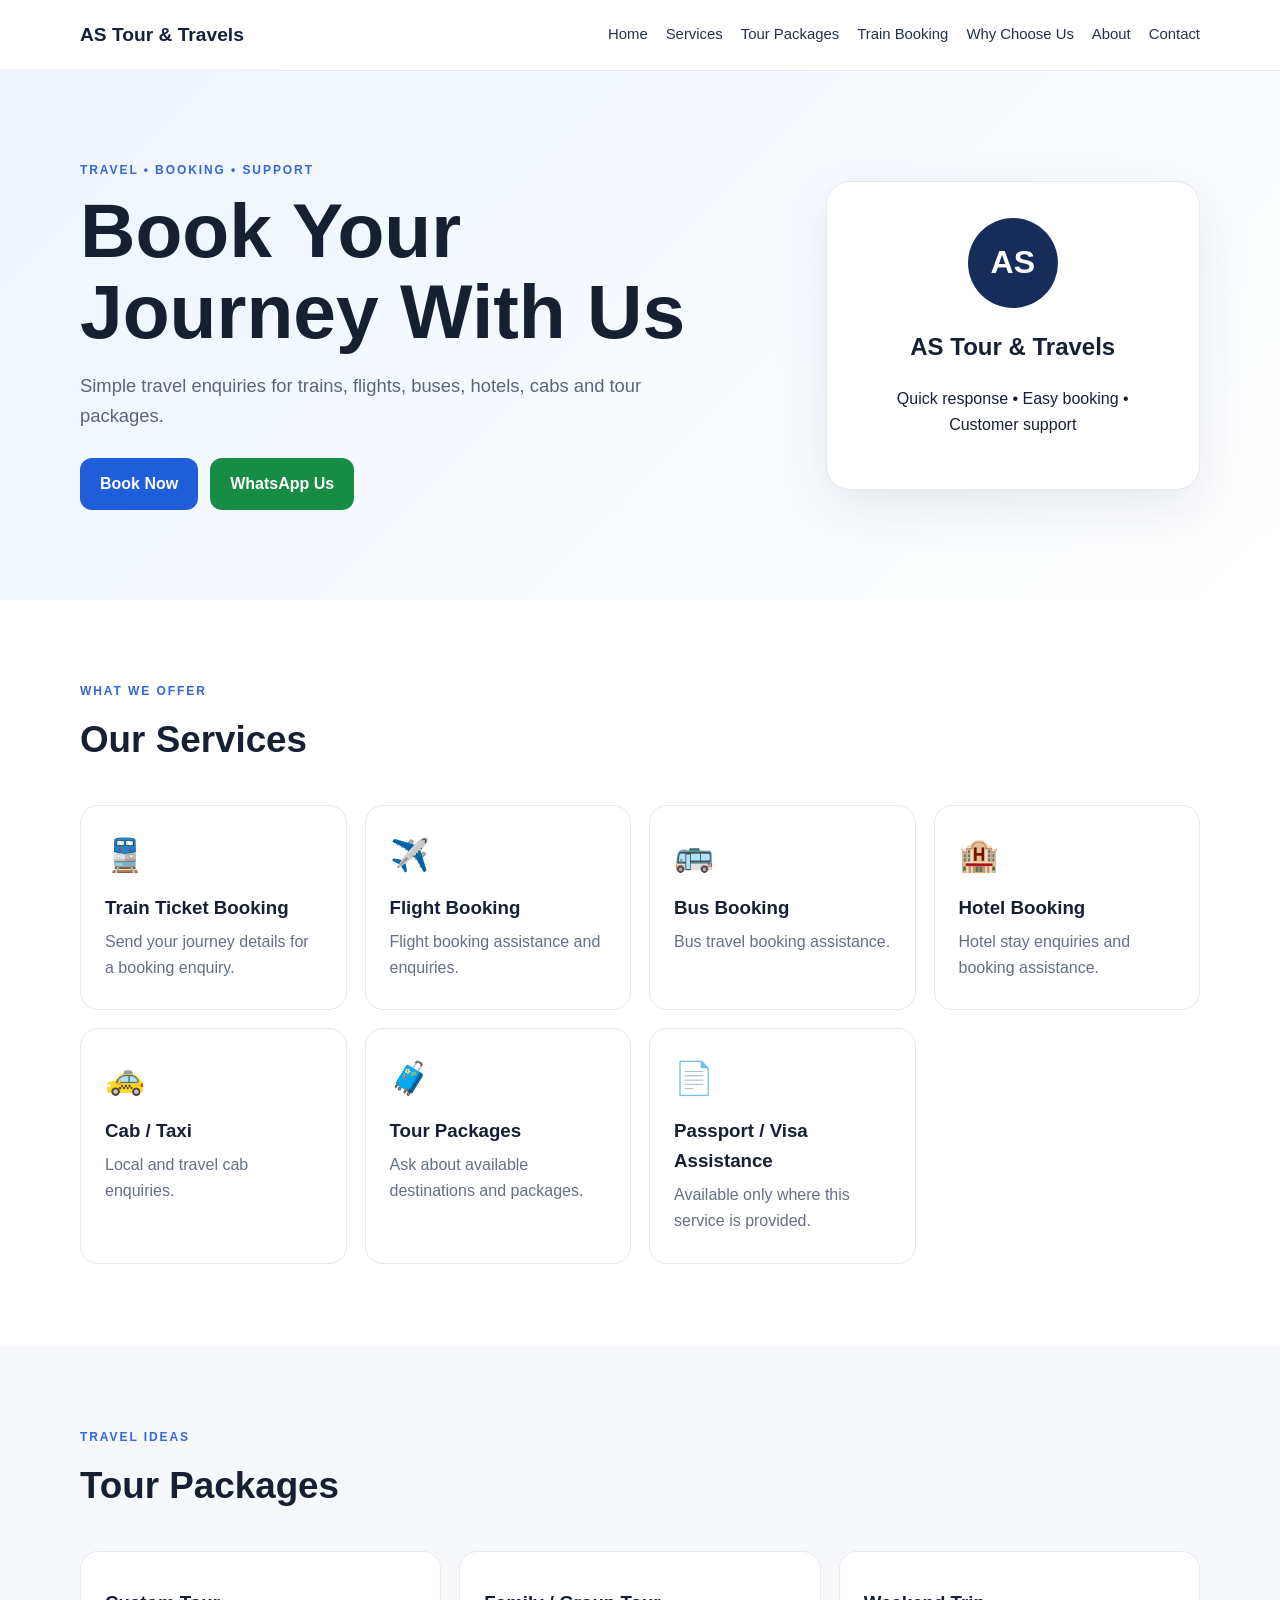
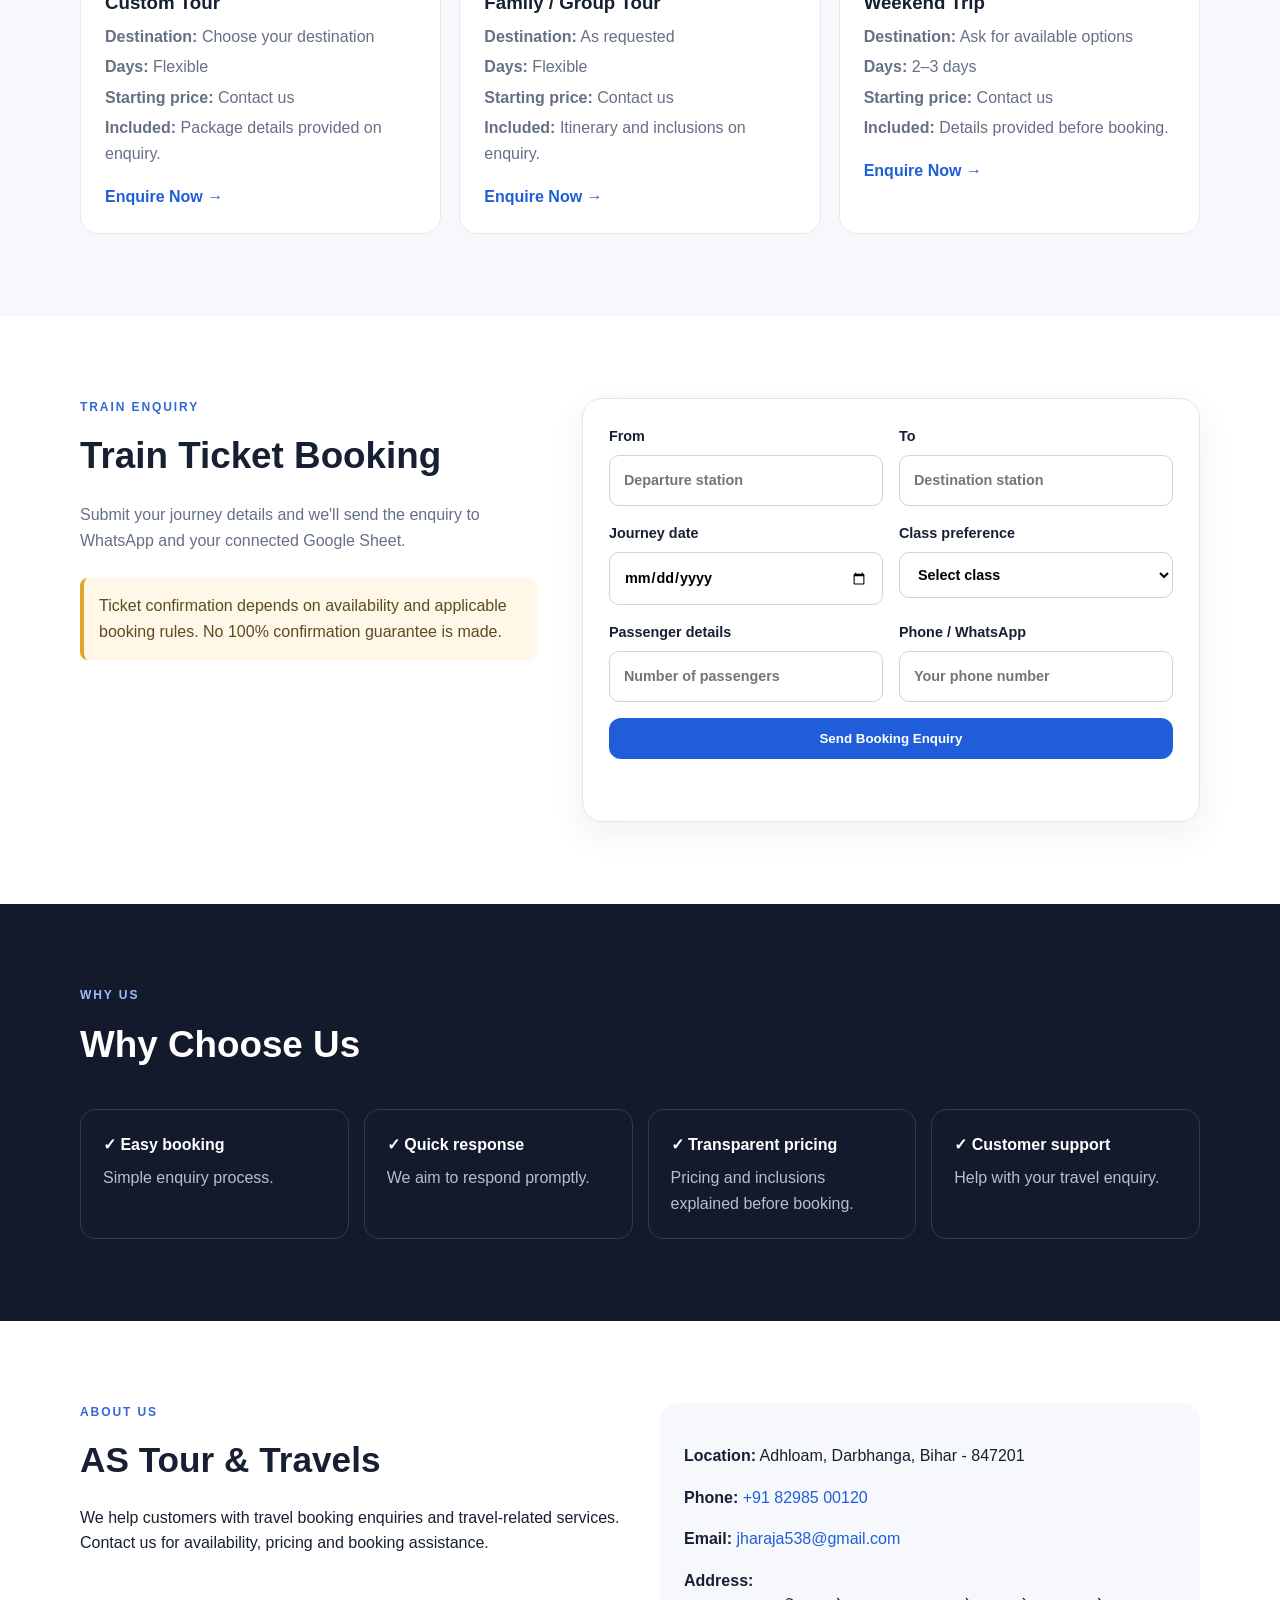
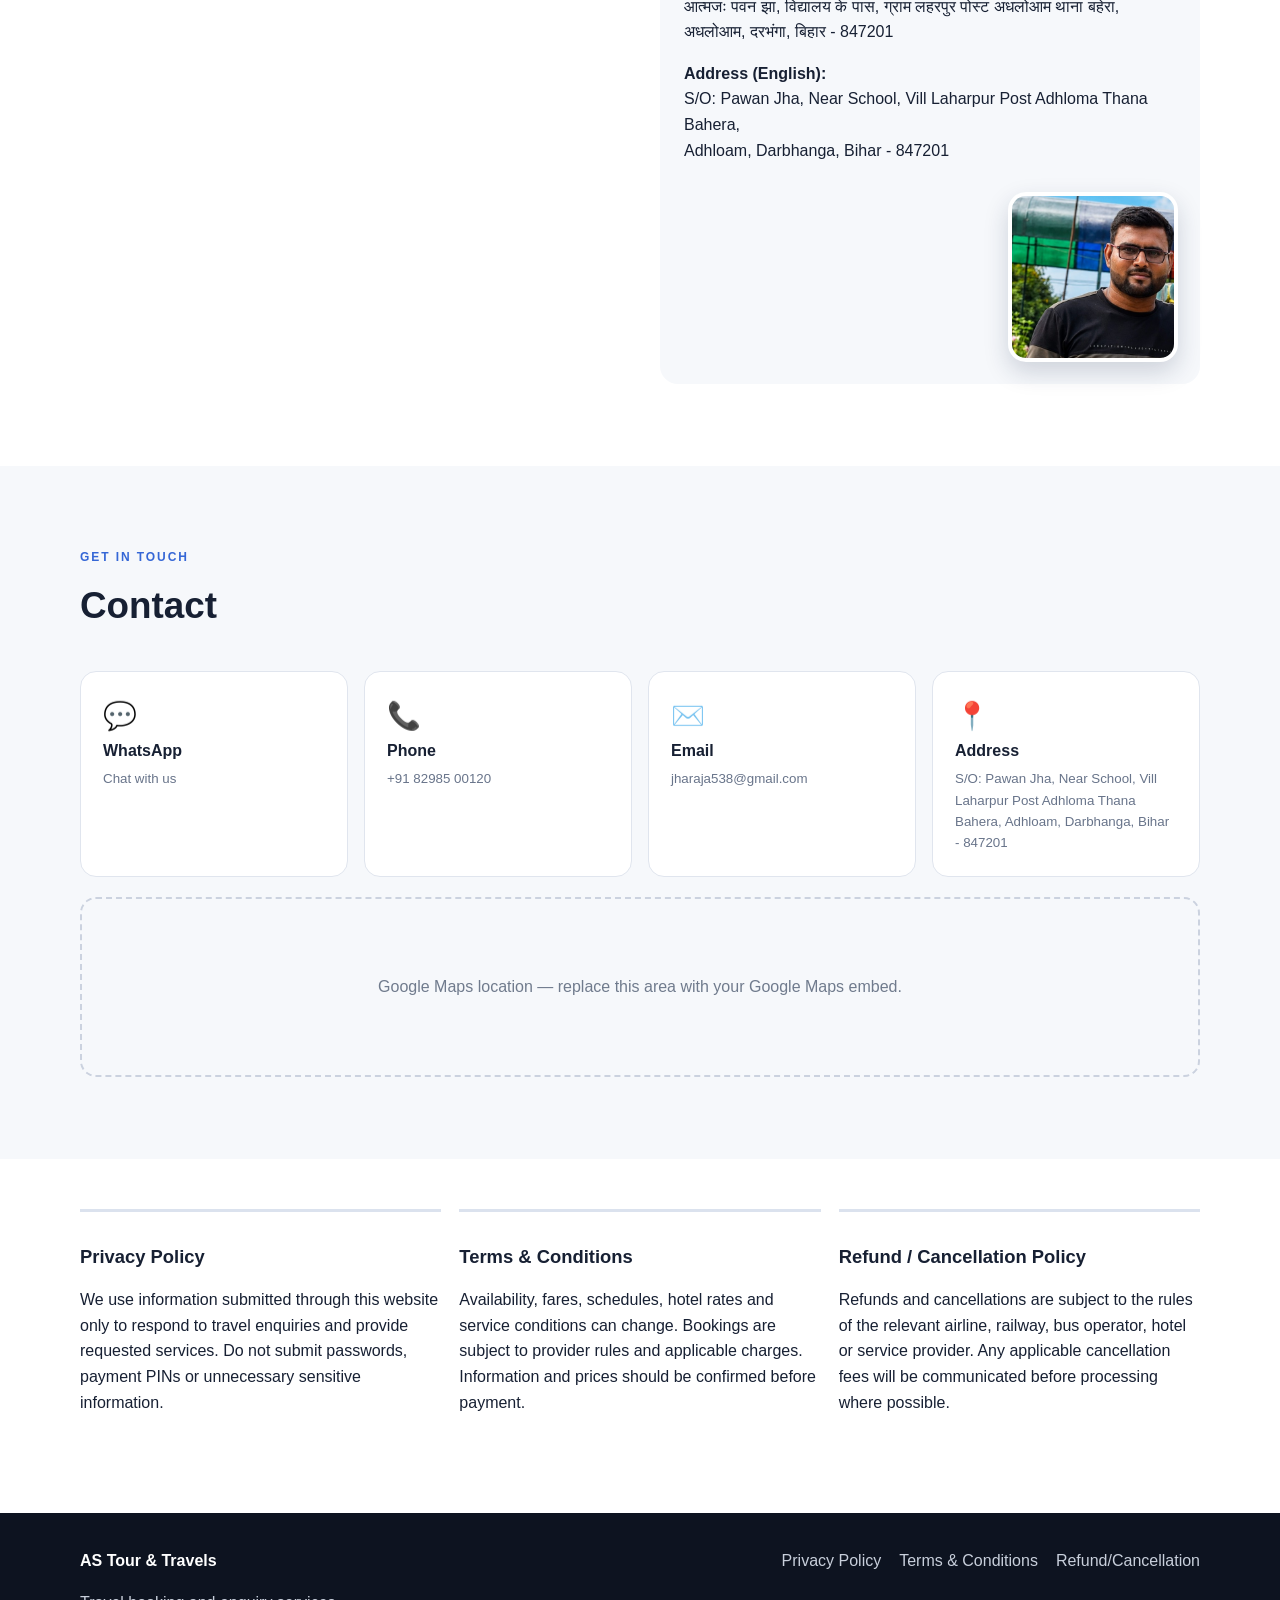
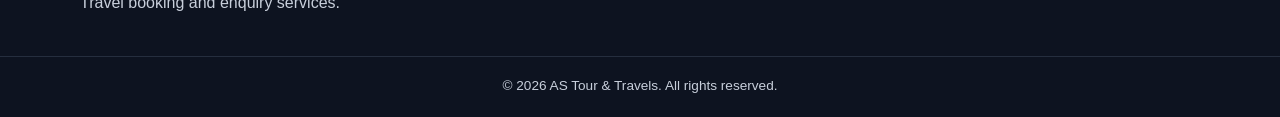
==== commit a3680e03: "Add files via upload" ====
--- a/index.html
+++ b/index.html
@@ -172,10 +172,21 @@
         <h2>AS Tour & Travels</h2>
         <p>We help customers with travel booking enquiries and travel-related services. Contact us for availability, pricing and booking assistance.</p>
       </div>
-      <div class="info-box">
-        <p><strong>Location:</strong> Add your business location</p>
-        <p><strong>Phone:</strong> Add your business phone</p>
-        <p><strong>Email:</strong> Add your business email</p>
+      <div class="info-box about-info">
+        <p><strong>Location:</strong> Adhloam, Darbhanga, Bihar - 847201</p>
+        <p><strong>Phone:</strong> <a href="tel:+918298500120">+91 82985 00120</a></p>
+        <p><strong>Email:</strong> <a href="mailto:jharaja538@gmail.com">jharaja538@gmail.com</a></p>
+        <p><strong>Address:</strong><br>
+          आत्मजः पवन झा, विद्यालय के पास, ग्राम लहरपुर पोस्ट अधलोआम थाना बहेरा,<br>
+          अधलोआम, दरभंगा, बिहार - 847201
+        </p>
+        <p><strong>Address (English):</strong><br>
+          S/O: Pawan Jha, Near School, Vill Laharpur Post Adhloma Thana Bahera,<br>
+          Adhloam, Darbhanga, Bihar - 847201
+        </p>
+        <div class="about-photo">
+          <img src="man-photo.jpg" alt="AS Tour & Travels representative">
+        </div>
       </div>
     </div>
   </section>
@@ -189,8 +200,8 @@
       <div class="contact-grid">
         <a class="contact-card" id="contactWhatsApp" href="#" target="_blank" rel="noopener"><span>💬</span><b>WhatsApp</b><small>Chat with us</small></a>
         <a class="contact-card" href="tel:+918298500120"><span>📞</span><b>Phone</b><small>+91 82985 00120</small></a>
-        <a class="contact-card" href="mailto:your-email@example.com"><span>✉️</span><b>Email</b><small>your-email@example.com</small></a>
-        <div class="contact-card"><span>📍</span><b>Address</b><small>Add your business address</small></div>
+        <a class="contact-card" href="mailto:jharaja538@gmail.com"><span>✉️</span><b>Email</b><small>jharaja538@gmail.com</small></a>
+        <div class="contact-card"><span>📍</span><b>Address</b><small>S/O: Pawan Jha, Near School, Vill Laharpur Post Adhloma Thana Bahera, Adhloam, Darbhanga, Bihar - 847201</small></div>
       </div>
       <div class="map-placeholder">Google Maps location — replace this area with your Google Maps embed.</div>
     </div>
--- a/style.css
+++ b/style.css
@@ -1 +1,7 @@
 *{box-sizing:border-box}html{scroll-behavior:smooth}body{margin:0;font-family:Arial,Helvetica,sans-serif;color:#172033;background:#fff;line-height:1.6}.container{width:min(1120px,92%);margin:auto}.site-header{position:sticky;top:0;z-index:20;background:rgba(255,255,255,.96);border-bottom:1px solid #e7eaf0}.nav{min-height:70px;display:flex;align-items:center;justify-content:space-between;gap:20px}.brand{font-weight:800;font-size:1.2rem;color:#15213a;text-decoration:none}.nav nav{display:flex;gap:18px;align-items:center}.nav nav a{color:#26324a;text-decoration:none;font-size:.93rem}.menu-toggle{display:none;border:0;background:none;font-size:1.6rem}.hero{padding:90px 0;background:linear-gradient(135deg,#eef5ff,#fff)}.hero-content{display:grid;grid-template-columns:1.3fr .7fr;gap:50px;align-items:center}.eyebrow{font-size:.75rem;letter-spacing:.16em;font-weight:800;margin:0 0 10px;color:#3567d6}.hero h1{font-size:clamp(2.4rem,6vw,4.8rem);line-height:1.05;margin:0 0 20px}.hero-text{font-size:1.15rem;max-width:650px;color:#596579}.hero-actions{display:flex;gap:12px;flex-wrap:wrap;margin-top:28px}.btn{display:inline-flex;align-items:center;justify-content:center;border:0;border-radius:12px;padding:13px 20px;font-weight:700;text-decoration:none;cursor:pointer}.primary{background:#1f5ed8;color:#fff}.whatsapp{background:#168c45;color:#fff}.hero-card{background:#fff;border:1px solid #e4e8ef;border-radius:24px;padding:36px;box-shadow:0 18px 50px rgba(25,45,80,.1);text-align:center}.hero-logo{width:90px;height:90px;border-radius:50%;margin:auto;display:grid;place-items:center;background:#172d59;color:#fff;font-size:2rem;font-weight:900}.section{padding:82px 0}.alt{background:#f6f8fb}.section-heading{margin-bottom:35px}.section-heading h2{font-size:2.3rem;margin:0}.section-heading p:not(.eyebrow){color:#657085;max-width:700px}.cards{display:grid;gap:18px}.services-grid{grid-template-columns:repeat(4,1fr)}.card{background:#fff;border:1px solid #e5e9f0;border-radius:18px;padding:24px}.card>span{font-size:2rem}.card h3{margin:12px 0 6px}.card p{margin:5px 0;color:#657085}.package-grid{grid-template-columns:repeat(3,1fr)}.text-btn{color:#1f5ed8;text-decoration:none;font-weight:800;display:inline-block;margin-top:12px}.booking-layout{display:grid;grid-template-columns:.85fr 1.15fr;gap:45px;align-items:start}.booking-form{background:#fff;border:1px solid #e1e6ef;border-radius:20px;padding:26px;box-shadow:0 12px 35px rgba(20,40,70,.07)}.form-row{display:grid;grid-template-columns:1fr 1fr;gap:16px;margin-bottom:16px}label{font-weight:700;font-size:.9rem}input,select{display:block;width:100%;margin-top:7px;padding:13px 14px;border:1px solid #ccd3df;border-radius:10px;font:inherit;background:#fff}input:focus,select:focus{outline:2px solid #bcd1ff;border-color:#3567d6}.full{width:100%}.notice{margin-top:25px;padding:15px;border-left:4px solid #e1a32b;background:#fff8e8;border-radius:8px;color:#5d4b21}.form-status{min-height:24px;margin:12px 0 0;font-weight:700}.dark{background:#121a2b;color:#fff}.light h2{color:#fff}.light .eyebrow{color:#9cbcff}.why-grid{display:grid;grid-template-columns:repeat(4,1fr);gap:15px}.why-grid div{border:1px solid #303a50;border-radius:15px;padding:22px}.why-grid b,.why-grid span{display:block}.why-grid span{color:#b5bfd1;margin-top:7px}.about{display:grid;grid-template-columns:1fr 1fr;gap:40px}.about h2{font-size:2.2rem;margin:0}.info-box{background:#f6f8fb;border-radius:18px;padding:24px}.contact-grid{display:grid;grid-template-columns:repeat(4,1fr);gap:16px}.contact-card{padding:22px;border:1px solid #e0e5ee;border-radius:16px;text-decoration:none;color:inherit;background:#fff}.contact-card span{font-size:1.7rem;display:block}.contact-card b,.contact-card small{display:block}.contact-card small{color:#68748a;margin-top:5px}.map-placeholder{margin-top:20px;min-height:180px;display:grid;place-items:center;border:2px dashed #cbd2df;border-radius:16px;color:#707b8d}.legal{padding-top:50px}.legal-grid{display:grid;grid-template-columns:repeat(3,1fr);gap:18px}.legal article{border-top:3px solid #dbe2ee;padding-top:15px}.legal h2{font-size:1.15rem}.footer{background:#0d1320;color:#c8cfdb;padding:35px 0 20px}.footer-inner{display:flex;justify-content:space-between;gap:25px}.footer strong{color:#fff}.footer-links{display:flex;gap:18px;flex-wrap:wrap}.footer a{color:#c8cfdb;text-decoration:none}.copyright{text-align:center;border-top:1px solid #252e3e;margin:25px 0 0;padding-top:18px;font-size:.85rem}@media(max-width:900px){.services-grid{grid-template-columns:repeat(2,1fr)}.package-grid,.why-grid,.contact-grid{grid-template-columns:repeat(2,1fr)}.hero-content,.booking-layout,.about{grid-template-columns:1fr}.nav nav{display:none;position:absolute;top:70px;left:0;right:0;background:#fff;padding:18px;flex-direction:column;border-bottom:1px solid #ddd}.nav nav.open{display:flex}.menu-toggle{display:block}}@media(max-width:600px){.services-grid,.package-grid,.why-grid,.contact-grid,.legal-grid,.form-row{grid-template-columns:1fr}.hero{padding:60px 0}.section{padding:60px 0}.hero-actions .btn{width:100%}.footer-inner{flex-direction:column}}
+
+.about-info{position:relative;padding-bottom:205px}
+.about-info a{color:#1f5ed8;text-decoration:none}
+.about-photo{position:absolute;right:22px;bottom:22px;width:170px;height:170px;border-radius:18px;overflow:hidden;border:4px solid #fff;box-shadow:0 10px 25px rgba(20,40,70,.18);background:#e9edf4}
+.about-photo img{width:100%;height:100%;object-fit:cover;display:block}
+@media(max-width:900px){.about-info{padding-bottom:205px}}
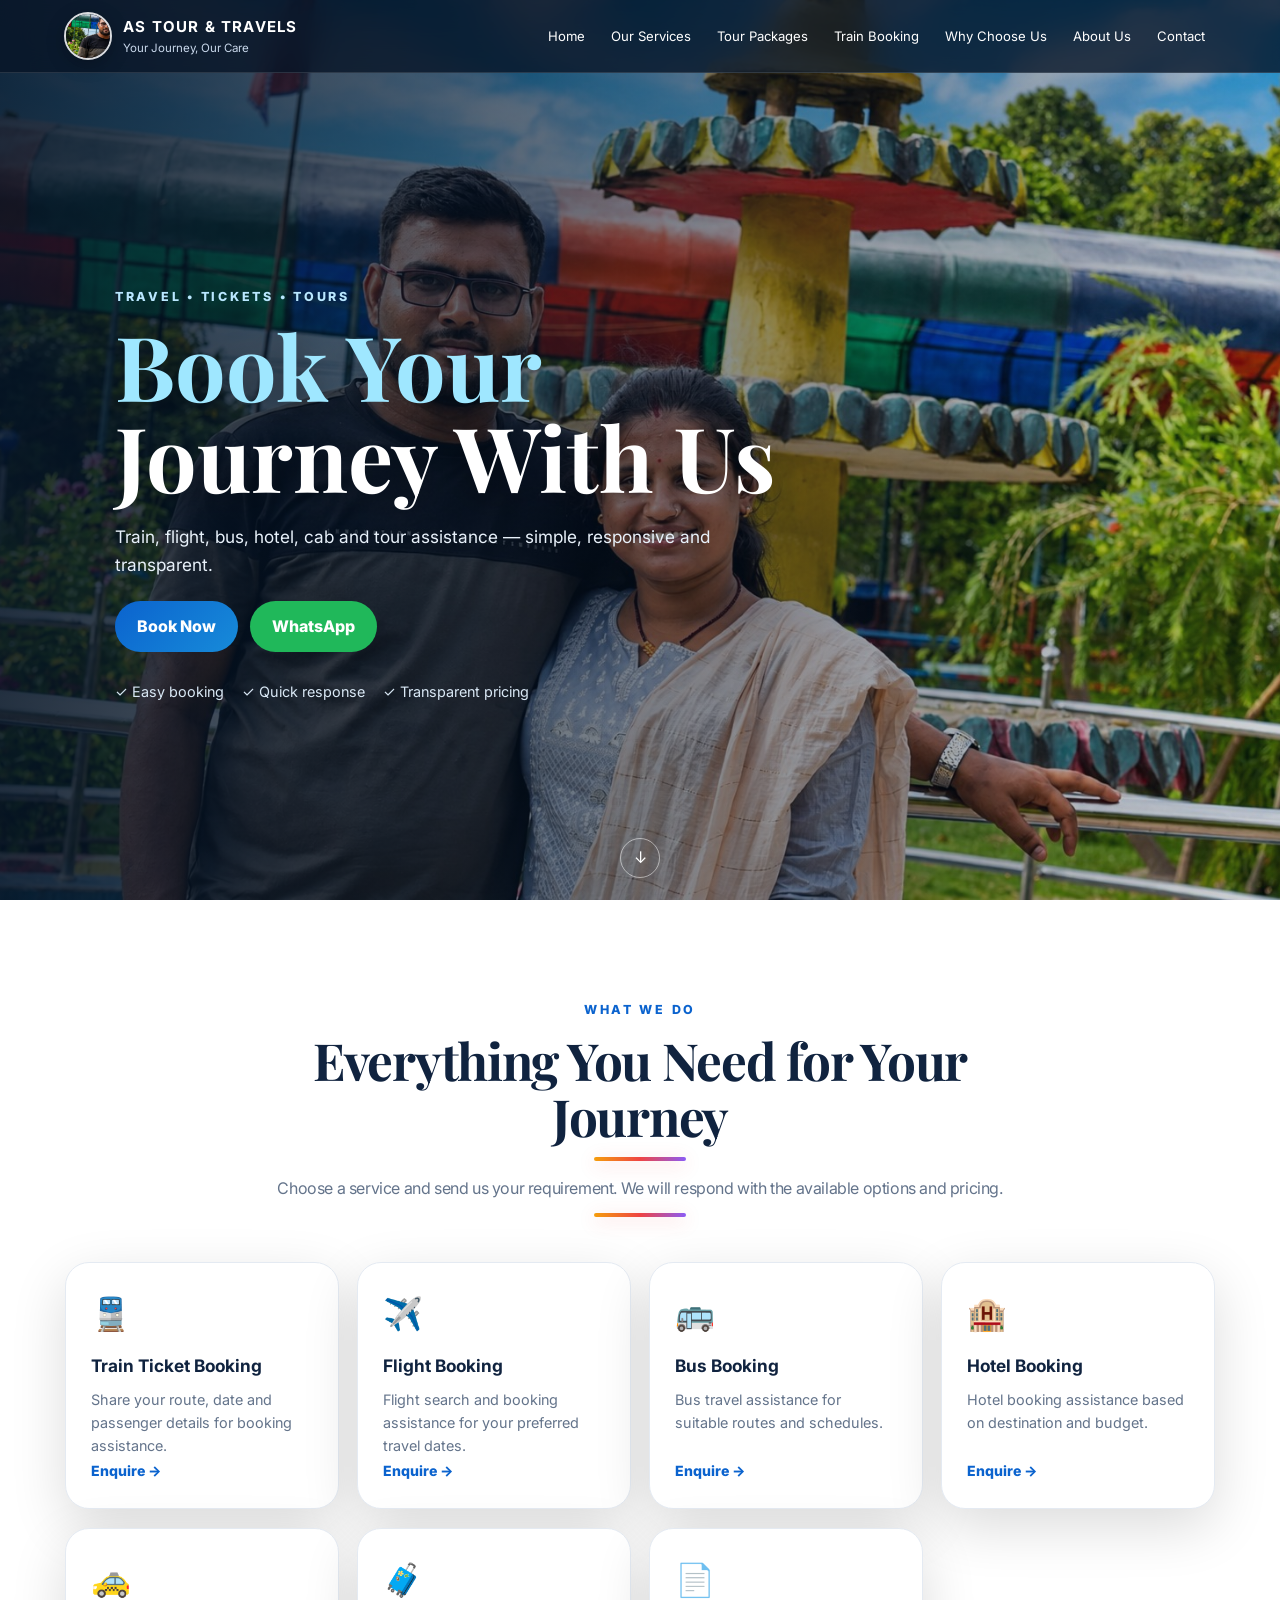
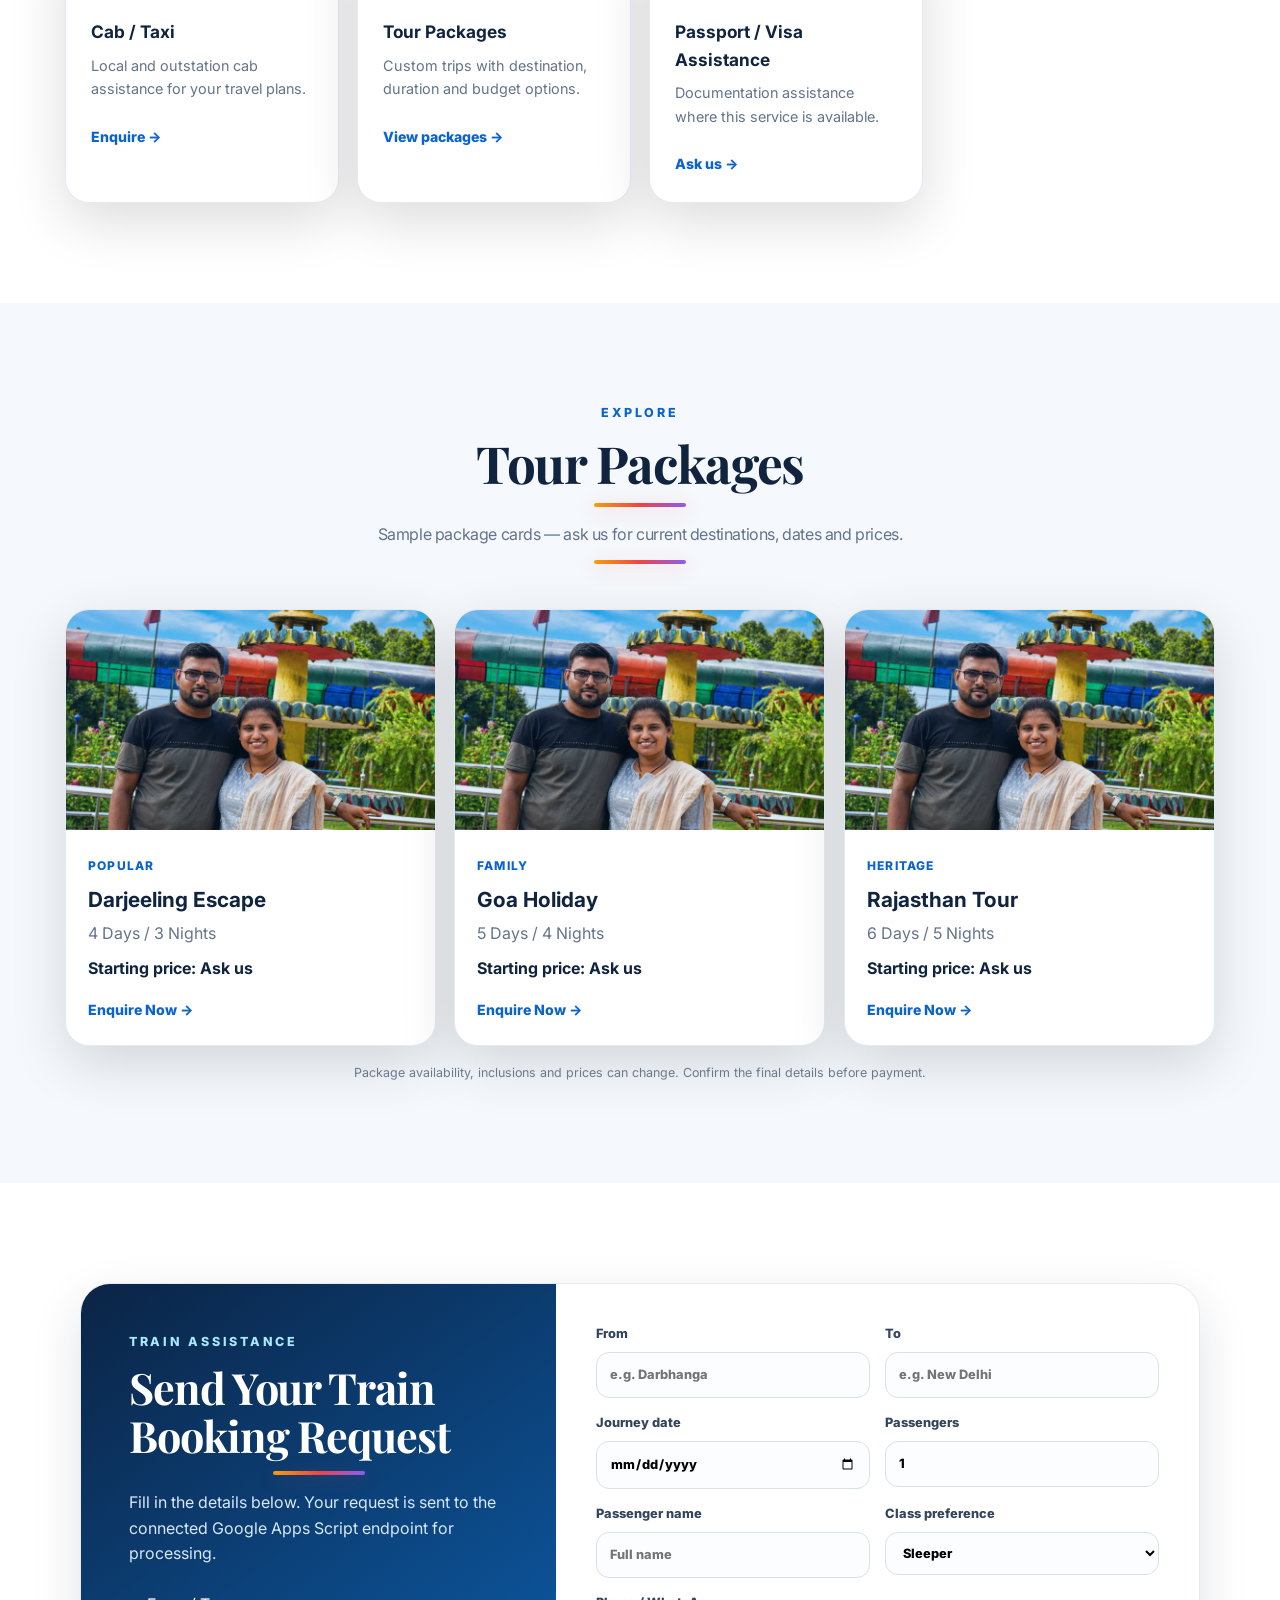
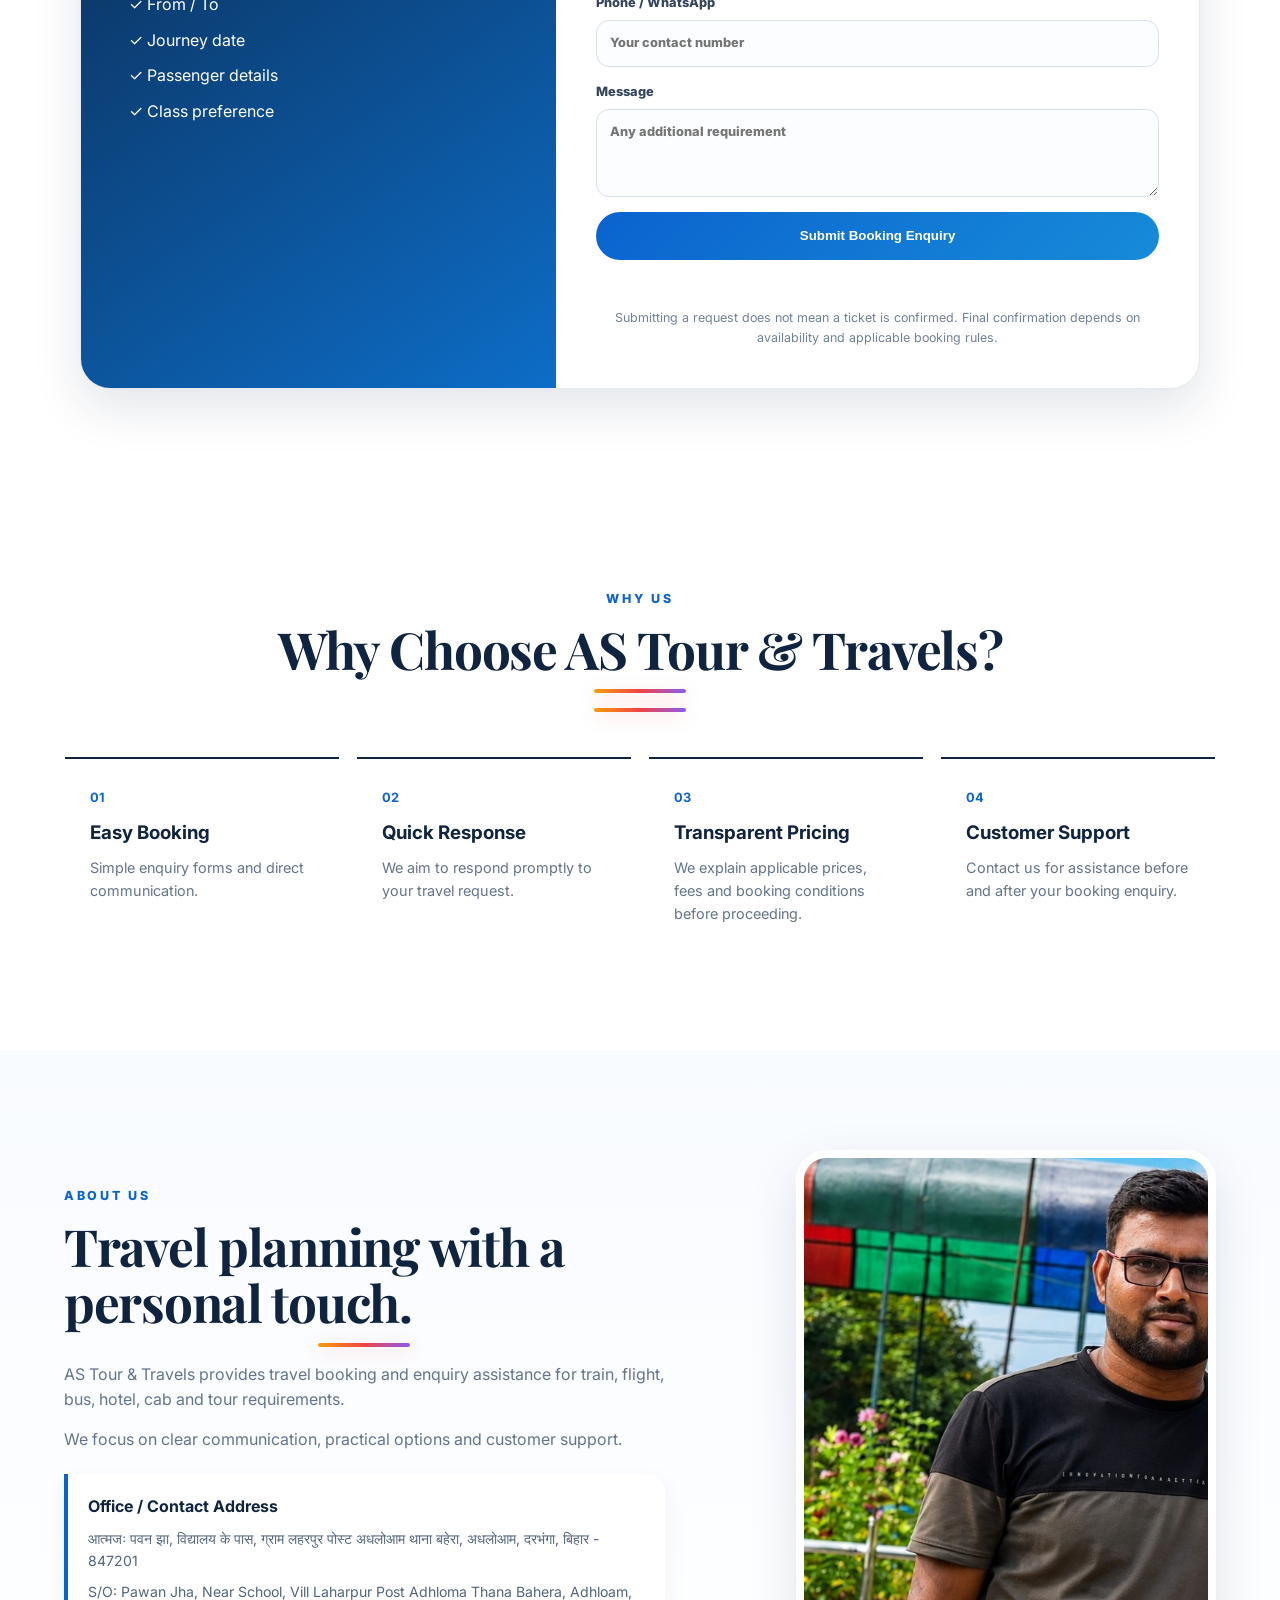
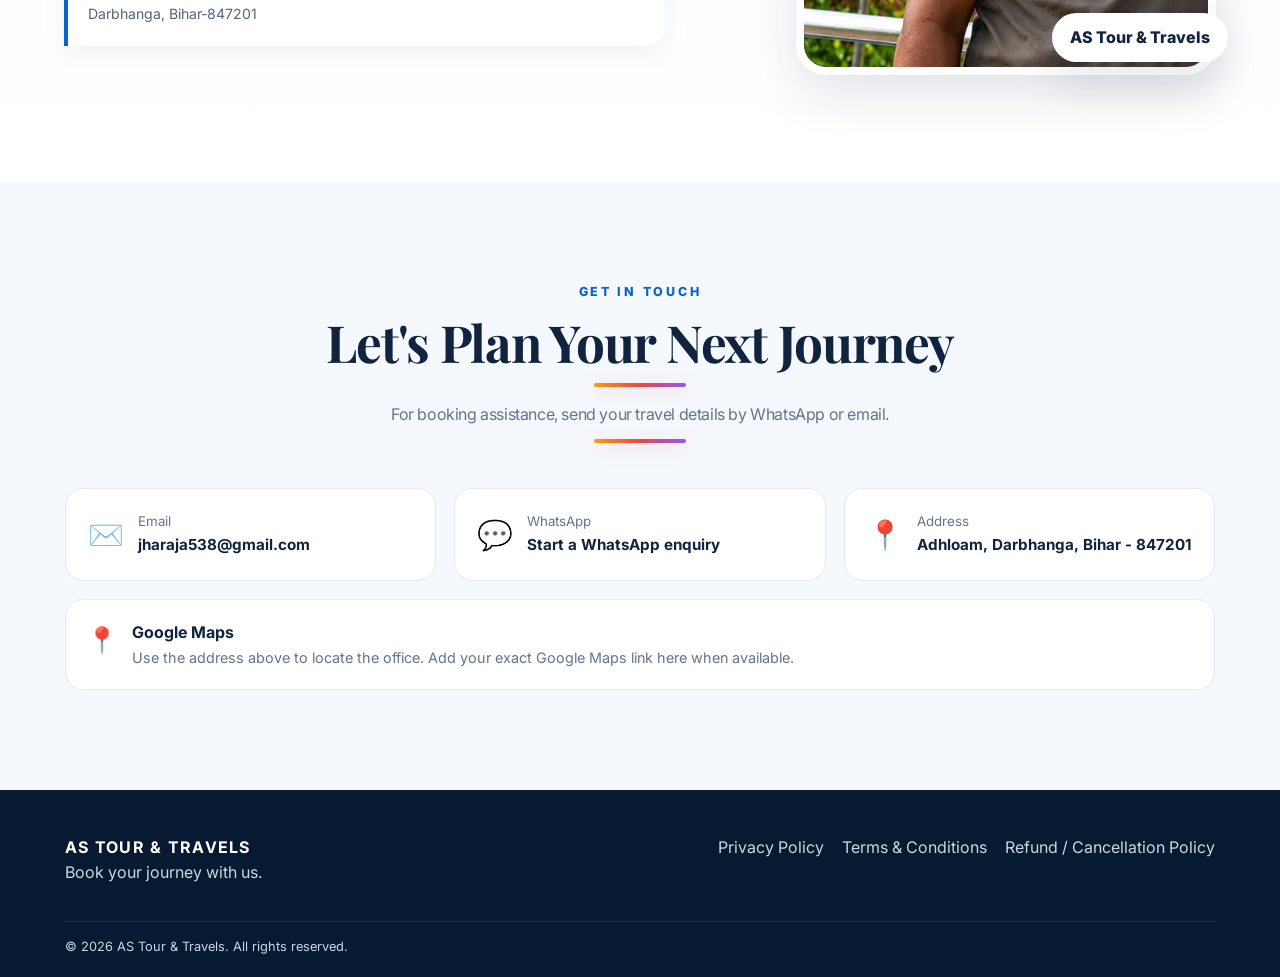
==== commit 52c36169: "Add files via upload" ====
--- a/index.html
+++ b/index.html
@@ -3,231 +3,177 @@
 <head>
   <meta charset="UTF-8">
   <meta name="viewport" content="width=device-width, initial-scale=1.0">
-  <title>AS Tour & Travels | Travel Booking</title>
-  <meta name="description" content="Book train, flight, bus, hotel, cab and tour services with AS Tour & Travels.">
+  <meta name="description" content="AS Tour & Travels - train, flight, bus, hotel, cab and tour package booking assistance.">
+  <title>AS Tour & Travels | Book Your Journey</title>
+  <link rel="preconnect" href="https://fonts.googleapis.com">
+  <link rel="preconnect" href="https://fonts.gstatic.com" crossorigin>
+  <link href="https://fonts.googleapis.com/css2?family=Inter:wght@400;500;600;700;800&family=Playfair+Display:wght@700;800&display=swap" rel="stylesheet">
   <link rel="stylesheet" href="style.css">
 </head>
 <body>
+  <header class="site-header" id="top">
+    <a class="brand" href="#home" aria-label="AS Tour & Travels home">
+      <span class="brand-logo"><img src="man-logo.jpg" alt="AS Tour & Travels"></span>
+      <span><strong>AS TOUR & TRAVELS</strong><small>Your Journey, Our Care</small></span>
+    </a>
 
-<header class="site-header">
-  <div class="container nav">
-    <a class="brand" href="#home">AS Tour & Travels</a>
-    <button class="menu-toggle" aria-label="Open menu">☰</button>
-    <nav id="mainNav">
+    <button class="menu-toggle" aria-label="Open menu" aria-expanded="false">☰</button>
+
+    <nav class="nav-links" aria-label="Main navigation">
       <a href="#home">Home</a>
-      <a href="#services">Services</a>
+      <a href="#services">Our Services</a>
       <a href="#packages">Tour Packages</a>
       <a href="#train-booking">Train Booking</a>
       <a href="#why-us">Why Choose Us</a>
-      <a href="#about">About</a>
+      <a href="#about">About Us</a>
       <a href="#contact">Contact</a>
     </nav>
-  </div>
-</header>
+  </header>
 
-<main>
-  <section id="home" class="hero">
-    <div class="container hero-content">
-      <div>
-        <p class="eyebrow">TRAVEL • BOOKING • SUPPORT</p>
-        <h1>Book Your Journey With Us</h1>
-        <p class="hero-text">Simple travel enquiries for trains, flights, buses, hotels, cabs and tour packages.</p>
+  <main>
+    <section class="hero" id="home">
+      <div class="hero-overlay"></div>
+      <div class="hero-content reveal">
+        <p class="eyebrow">TRAVEL • TICKETS • TOURS</p>
+        <h1><span>Book Your</span> Journey With Us</h1>
+        <p class="hero-text">Train, flight, bus, hotel, cab and tour assistance — simple, responsive and transparent.</p>
         <div class="hero-actions">
-          <a class="btn primary" href="#train-booking">Book Now</a>
-          <a class="btn whatsapp" id="heroWhatsApp" href="#" target="_blank" rel="noopener">WhatsApp Us</a>
+          <a class="btn btn-primary" href="#train-booking">Book Now</a>
+          <a class="btn btn-whatsapp" id="whatsappHero" href="#" target="_blank" rel="noopener">WhatsApp</a>
+        </div>
+        <div class="trust-row">
+          <span>✓ Easy booking</span>
+          <span>✓ Quick response</span>
+          <span>✓ Transparent pricing</span>
         </div>
       </div>
-      <div class="hero-card">
-        <div class="hero-logo">AS</div>
-        <h2>AS Tour & Travels</h2>
-        <p>Quick response • Easy booking • Customer support</p>
+      <a class="scroll-cue" href="#services" aria-label="Scroll to services">↓</a>
+    </section>
+
+    <section class="section" id="services">
+      <div class="section-heading reveal">
+        <p class="eyebrow">WHAT WE DO</p>
+        <h2>Everything You Need for Your Journey</h2>
+        <p>Choose a service and send us your requirement. We will respond with the available options and pricing.</p>
+      </div>
+      <div class="service-grid">
+        <article class="service-card reveal"><span class="service-icon">🚆</span><h3>Train Ticket Booking</h3><p>Share your route, date and passenger details for booking assistance.</p><a href="#train-booking">Enquire →</a></article>
+        <article class="service-card reveal"><span class="service-icon">✈️</span><h3>Flight Booking</h3><p>Flight search and booking assistance for your preferred travel dates.</p><a href="#contact">Enquire →</a></article>
+        <article class="service-card reveal"><span class="service-icon">🚌</span><h3>Bus Booking</h3><p>Bus travel assistance for suitable routes and schedules.</p><a href="#contact">Enquire →</a></article>
+        <article class="service-card reveal"><span class="service-icon">🏨</span><h3>Hotel Booking</h3><p>Hotel booking assistance based on destination and budget.</p><a href="#contact">Enquire →</a></article>
+        <article class="service-card reveal"><span class="service-icon">🚕</span><h3>Cab / Taxi</h3><p>Local and outstation cab assistance for your travel plans.</p><a href="#contact">Enquire →</a></article>
+        <article class="service-card reveal"><span class="service-icon">🧳</span><h3>Tour Packages</h3><p>Custom trips with destination, duration and budget options.</p><a href="#packages">View packages →</a></article>
+        <article class="service-card reveal"><span class="service-icon">📄</span><h3>Passport / Visa Assistance</h3><p>Documentation assistance where this service is available.</p><a href="#contact">Ask us →</a></article>
+      </div>
+    </section>
+
+    <section class="section section-soft" id="packages">
+      <div class="section-heading reveal">
+        <p class="eyebrow">EXPLORE</p>
+        <h2>Tour Packages</h2>
+        <p>Sample package cards — ask us for current destinations, dates and prices.</p>
+      </div>
+      <div class="package-grid">
+        <article class="package-card reveal"><div class="package-image package-1"></div><div class="package-body"><span>Popular</span><h3>Darjeeling Escape</h3><p>4 Days / 3 Nights</p><strong>Starting price: Ask us</strong><a href="#contact" class="text-link">Enquire Now →</a></div></article>
+        <article class="package-card reveal"><div class="package-image package-2"></div><div class="package-body"><span>Family</span><h3>Goa Holiday</h3><p>5 Days / 4 Nights</p><strong>Starting price: Ask us</strong><a href="#contact" class="text-link">Enquire Now →</a></div></article>
+        <article class="package-card reveal"><div class="package-image package-3"></div><div class="package-body"><span>Heritage</span><h3>Rajasthan Tour</h3><p>6 Days / 5 Nights</p><strong>Starting price: Ask us</strong><a href="#contact" class="text-link">Enquire Now →</a></div></article>
+      </div>
+      <p class="small-note">Package availability, inclusions and prices can change. Confirm the final details before payment.</p>
+    </section>
+
+    <section class="section" id="train-booking">
+      <div class="booking-wrap reveal">
+        <div class="booking-intro">
+          <p class="eyebrow">TRAIN ASSISTANCE</p>
+          <h2>Send Your Train Booking Request</h2>
+          <p>Fill in the details below. Your request is sent to the connected Google Apps Script endpoint for processing.</p>
+          <div class="booking-points"><p>✓ From / To</p><p>✓ Journey date</p><p>✓ Passenger details</p><p>✓ Class preference</p></div>
+        </div>
+        <form id="bookingForm" class="booking-form">
+          <label>From<input name="from" required placeholder="e.g. Darbhanga"></label>
+          <label>To<input name="to" required placeholder="e.g. New Delhi"></label>
+          <label>Journey date<input type="date" name="journeyDate" required></label>
+          <label>Passengers<input type="number" name="passengers" min="1" max="20" value="1" required></label>
+          <label>Passenger name<input name="passengerName" required placeholder="Full name"></label>
+          <label>Class preference
+            <select name="classPreference">
+              <option>Sleeper</option><option>3A</option><option>2A</option><option>1A</option><option>CC</option><option>Any available</option>
+            </select>
+          </label>
+          <label class="full">Phone / WhatsApp<input name="phone" required placeholder="Your contact number"></label>
+          <label class="full">Message<textarea name="message" rows="3" placeholder="Any additional requirement"></textarea></label>
+          <button class="btn btn-primary full" type="submit">Submit Booking Enquiry</button>
+          <p id="formStatus" class="form-status" role="status"></p>
+          <p class="small-note full">Submitting a request does not mean a ticket is confirmed. Final confirmation depends on availability and applicable booking rules.</p>
+        </form>
+      </div>
+    </section>
+
+    <section class="section why-section" id="why-us">
+      <div class="section-heading reveal">
+        <p class="eyebrow">WHY US</p>
+        <h2>Why Choose AS Tour & Travels?</h2>
+      </div>
+      <div class="why-grid">
+        <div class="why-item reveal"><b>01</b><h3>Easy Booking</h3><p>Simple enquiry forms and direct communication.</p></div>
+        <div class="why-item reveal"><b>02</b><h3>Quick Response</h3><p>We aim to respond promptly to your travel request.</p></div>
+        <div class="why-item reveal"><b>03</b><h3>Transparent Pricing</h3><p>We explain applicable prices, fees and booking conditions before proceeding.</p></div>
+        <div class="why-item reveal"><b>04</b><h3>Customer Support</h3><p>Contact us for assistance before and after your booking enquiry.</p></div>
+      </div>
+    </section>
+
+    <section class="section about" id="about">
+      <div class="about-copy reveal">
+        <p class="eyebrow">ABOUT US</p>
+        <h2>Travel planning with a personal touch.</h2>
+        <p>AS Tour & Travels provides travel booking and enquiry assistance for train, flight, bus, hotel, cab and tour requirements.</p>
+        <p>We focus on clear communication, practical options and customer support.</p>
+        <div class="address-box">
+          <strong>Office / Contact Address</strong>
+          <p>आत्मजः पवन झा, विद्यालय के पास, ग्राम लहरपुर पोस्ट अधलोआम थाना बहेरा, अधलोआम, दरभंगा, बिहार - 847201</p>
+          <p>S/O: Pawan Jha, Near School, Vill Laharpur Post Adhloma Thana Bahera, Adhloam, Darbhanga, Bihar-847201</p>
+        </div>
+      </div>
+      <div class="about-photo reveal">
+        <img src="man-photo.jpg" alt="AS Tour & Travels representative">
+        <div class="photo-caption">AS Tour & Travels</div>
+      </div>
+    </section>
+
+    <section class="section contact-section" id="contact">
+      <div class="section-heading reveal">
+        <p class="eyebrow">GET IN TOUCH</p>
+        <h2>Let's Plan Your Next Journey</h2>
+        <p>For booking assistance, send your travel details by WhatsApp or email.</p>
+      </div>
+      <div class="contact-grid">
+        <a class="contact-card reveal" href="mailto:jharaja538@gmail.com"><span>✉️</span><div><small>Email</small><strong>jharaja538@gmail.com</strong></div></a>
+        <a class="contact-card reveal" id="whatsappContact" href="#" target="_blank" rel="noopener"><span>💬</span><div><small>WhatsApp</small><strong>Start a WhatsApp enquiry</strong></div></a>
+        <div class="contact-card reveal"><span>📍</span><div><small>Address</small><strong>Adhloam, Darbhanga, Bihar - 847201</strong></div></div>
+      </div>
+      <div class="map-note reveal"><span>📍</span><div><strong>Google Maps</strong><p>Use the address above to locate the office. Add your exact Google Maps link here when available.</p></div></div>
+    </section>
+  </main>
+
+  <footer class="footer">
+    <div class="footer-inner">
+      <div><strong>AS TOUR & TRAVELS</strong><p>Book your journey with us.</p></div>
+      <div class="footer-links">
+        <a href="#privacy">Privacy Policy</a>
+        <a href="#terms">Terms & Conditions</a>
+        <a href="#refund">Refund / Cancellation Policy</a>
+      
       </div>
     </div>
-  </section>
+    <div class="footer-bottom">© <span id="year"></span> AS Tour & Travels. All rights reserved.</div>
+  </footer>
 
-  <section id="services" class="section">
-    <div class="container">
-      <div class="section-heading">
-        <p class="eyebrow">WHAT WE OFFER</p>
-        <h2>Our Services</h2>
-      </div>
-      <div class="cards services-grid">
-        <article class="card"><span>🚆</span><h3>Train Ticket Booking</h3><p>Send your journey details for a booking enquiry.</p></article>
-        <article class="card"><span>✈️</span><h3>Flight Booking</h3><p>Flight booking assistance and enquiries.</p></article>
-        <article class="card"><span>🚌</span><h3>Bus Booking</h3><p>Bus travel booking assistance.</p></article>
-        <article class="card"><span>🏨</span><h3>Hotel Booking</h3><p>Hotel stay enquiries and booking assistance.</p></article>
-        <article class="card"><span>🚕</span><h3>Cab / Taxi</h3><p>Local and travel cab enquiries.</p></article>
-        <article class="card"><span>🧳</span><h3>Tour Packages</h3><p>Ask about available destinations and packages.</p></article>
-        <article class="card"><span>📄</span><h3>Passport / Visa Assistance</h3><p>Available only where this service is provided.</p></article>
-      </div>
-    </div>
-  </section>
+  <dialog id="policyDialog">
+    <button class="dialog-close" aria-label="Close">×</button>
+    <h2 id="policyTitle"></h2>
+    <div id="policyText"></div>
+  </dialog>
 
-  <section id="packages" class="section alt">
-    <div class="container">
-      <div class="section-heading">
-        <p class="eyebrow">TRAVEL IDEAS</p>
-        <h2>Tour Packages</h2>
-      </div>
-      <div class="cards package-grid">
-        <article class="card package">
-          <h3>Custom Tour</h3>
-          <p><strong>Destination:</strong> Choose your destination</p>
-          <p><strong>Days:</strong> Flexible</p>
-          <p><strong>Starting price:</strong> Contact us</p>
-          <p><strong>Included:</strong> Package details provided on enquiry.</p>
-          <a class="text-btn package-enquire" href="#">Enquire Now →</a>
-        </article>
-        <article class="card package">
-          <h3>Family / Group Tour</h3>
-          <p><strong>Destination:</strong> As requested</p>
-          <p><strong>Days:</strong> Flexible</p>
-          <p><strong>Starting price:</strong> Contact us</p>
-          <p><strong>Included:</strong> Itinerary and inclusions on enquiry.</p>
-          <a class="text-btn package-enquire" href="#">Enquire Now →</a>
-        </article>
-        <article class="card package">
-          <h3>Weekend Trip</h3>
-          <p><strong>Destination:</strong> Ask for available options</p>
-          <p><strong>Days:</strong> 2–3 days</p>
-          <p><strong>Starting price:</strong> Contact us</p>
-          <p><strong>Included:</strong> Details provided before booking.</p>
-          <a class="text-btn package-enquire" href="#">Enquire Now →</a>
-        </article>
-      </div>
-    </div>
-  </section>
-
-  <section id="train-booking" class="section">
-    <div class="container booking-layout">
-      <div class="section-heading">
-        <p class="eyebrow">TRAIN ENQUIRY</p>
-        <h2>Train Ticket Booking</h2>
-        <p>Submit your journey details and we'll send the enquiry to WhatsApp and your connected Google Sheet.</p>
-        <div class="notice">Ticket confirmation depends on availability and applicable booking rules. No 100% confirmation guarantee is made.</div>
-      </div>
-
-      <form id="bookingForm" class="booking-form">
-        <div class="form-row">
-          <label>From
-            <input id="from" name="from" required placeholder="Departure station">
-          </label>
-          <label>To
-            <input id="to" name="to" required placeholder="Destination station">
-          </label>
-        </div>
-
-        <div class="form-row">
-          <label>Journey date
-            <input id="date" name="date" type="date" required>
-          </label>
-          <label>Class preference
-            <select id="className" name="className" required>
-              <option value="">Select class</option>
-              <option>General</option>
-              <option>Sleeper (SL)</option>
-              <option>AC 3 Tier (3A)</option>
-              <option>AC 2 Tier (2A)</option>
-              <option>AC First Class (1A)</option>
-              <option>Chair Car (CC)</option>
-              <option>Executive Chair Car (EC)</option>
-            </select>
-          </label>
-        </div>
-
-        <div class="form-row">
-          <label>Passenger details
-            <input id="passengers" name="passengers" type="number" min="1" max="20" required placeholder="Number of passengers">
-          </label>
-          <label>Phone / WhatsApp
-            <input id="customerPhone" name="customerPhone" type="tel" required placeholder="Your phone number">
-          </label>
-        </div>
-
-        <button class="btn primary full" type="submit">Send Booking Enquiry</button>
-        <p id="formStatus" class="form-status" aria-live="polite"></p>
-      </form>
-    </div>
-  </section>
-
-  <section id="why-us" class="section dark">
-    <div class="container">
-      <div class="section-heading light">
-        <p class="eyebrow">WHY US</p>
-        <h2>Why Choose Us</h2>
-      </div>
-      <div class="why-grid">
-        <div><b>✓ Easy booking</b><span>Simple enquiry process.</span></div>
-        <div><b>✓ Quick response</b><span>We aim to respond promptly.</span></div>
-        <div><b>✓ Transparent pricing</b><span>Pricing and inclusions explained before booking.</span></div>
-        <div><b>✓ Customer support</b><span>Help with your travel enquiry.</span></div>
-      </div>
-    </div>
-  </section>
-
-  <section id="about" class="section">
-    <div class="container about">
-      <div>
-        <p class="eyebrow">ABOUT US</p>
-        <h2>AS Tour & Travels</h2>
-        <p>We help customers with travel booking enquiries and travel-related services. Contact us for availability, pricing and booking assistance.</p>
-      </div>
-      <div class="info-box about-info">
-        <p><strong>Location:</strong> Adhloam, Darbhanga, Bihar - 847201</p>
-        <p><strong>Phone:</strong> <a href="tel:+918298500120">+91 82985 00120</a></p>
-        <p><strong>Email:</strong> <a href="mailto:jharaja538@gmail.com">jharaja538@gmail.com</a></p>
-        <p><strong>Address:</strong><br>
-          आत्मजः पवन झा, विद्यालय के पास, ग्राम लहरपुर पोस्ट अधलोआम थाना बहेरा,<br>
-          अधलोआम, दरभंगा, बिहार - 847201
-        </p>
-        <p><strong>Address (English):</strong><br>
-          S/O: Pawan Jha, Near School, Vill Laharpur Post Adhloma Thana Bahera,<br>
-          Adhloam, Darbhanga, Bihar - 847201
-        </p>
-        <div class="about-photo">
-          <img src="man-photo.jpg" alt="AS Tour & Travels representative">
-        </div>
-      </div>
-    </div>
-  </section>
-
-  <section id="contact" class="section alt">
-    <div class="container">
-      <div class="section-heading">
-        <p class="eyebrow">GET IN TOUCH</p>
-        <h2>Contact</h2>
-      </div>
-      <div class="contact-grid">
-        <a class="contact-card" id="contactWhatsApp" href="#" target="_blank" rel="noopener"><span>💬</span><b>WhatsApp</b><small>Chat with us</small></a>
-        <a class="contact-card" href="tel:+918298500120"><span>📞</span><b>Phone</b><small>+91 82985 00120</small></a>
-        <a class="contact-card" href="mailto:jharaja538@gmail.com"><span>✉️</span><b>Email</b><small>jharaja538@gmail.com</small></a>
-        <div class="contact-card"><span>📍</span><b>Address</b><small>S/O: Pawan Jha, Near School, Vill Laharpur Post Adhloma Thana Bahera, Adhloam, Darbhanga, Bihar - 847201</small></div>
-      </div>
-      <div class="map-placeholder">Google Maps location — replace this area with your Google Maps embed.</div>
-    </div>
-  </section>
-
-  <section class="legal section">
-    <div class="container legal-grid">
-      <article id="privacy"><h2>Privacy Policy</h2><p>We use information submitted through this website only to respond to travel enquiries and provide requested services. Do not submit passwords, payment PINs or unnecessary sensitive information.</p></article>
-      <article id="terms"><h2>Terms & Conditions</h2><p>Availability, fares, schedules, hotel rates and service conditions can change. Bookings are subject to provider rules and applicable charges. Information and prices should be confirmed before payment.</p></article>
-      <article id="refund"><h2>Refund / Cancellation Policy</h2><p>Refunds and cancellations are subject to the rules of the relevant airline, railway, bus operator, hotel or service provider. Any applicable cancellation fees will be communicated before processing where possible.</p></article>
-    </div>
-  </section>
-</main>
-
-<footer class="footer">
-  <div class="container footer-inner">
-    <div><strong>AS Tour & Travels</strong><p>Travel booking and enquiry services.</p></div>
-    <div class="footer-links">
-      <a href="#privacy">Privacy Policy</a>
-      <a href="#terms">Terms & Conditions</a>
-      <a href="#refund">Refund/Cancellation</a>
-    </div>
-  </div>
-  <p class="copyright">© <span id="year"></span> AS Tour & Travels. All rights reserved.</p>
-</footer>
-
-<script src="script.js"></script>
+  <script src="script.js"></script>
 </body>
 </html>
--- a/style.css
+++ b/style.css
@@ -1,7 +1,256 @@
-*{box-sizing:border-box}html{scroll-behavior:smooth}body{margin:0;font-family:Arial,Helvetica,sans-serif;color:#172033;background:#fff;line-height:1.6}.container{width:min(1120px,92%);margin:auto}.site-header{position:sticky;top:0;z-index:20;background:rgba(255,255,255,.96);border-bottom:1px solid #e7eaf0}.nav{min-height:70px;display:flex;align-items:center;justify-content:space-between;gap:20px}.brand{font-weight:800;font-size:1.2rem;color:#15213a;text-decoration:none}.nav nav{display:flex;gap:18px;align-items:center}.nav nav a{color:#26324a;text-decoration:none;font-size:.93rem}.menu-toggle{display:none;border:0;background:none;font-size:1.6rem}.hero{padding:90px 0;background:linear-gradient(135deg,#eef5ff,#fff)}.hero-content{display:grid;grid-template-columns:1.3fr .7fr;gap:50px;align-items:center}.eyebrow{font-size:.75rem;letter-spacing:.16em;font-weight:800;margin:0 0 10px;color:#3567d6}.hero h1{font-size:clamp(2.4rem,6vw,4.8rem);line-height:1.05;margin:0 0 20px}.hero-text{font-size:1.15rem;max-width:650px;color:#596579}.hero-actions{display:flex;gap:12px;flex-wrap:wrap;margin-top:28px}.btn{display:inline-flex;align-items:center;justify-content:center;border:0;border-radius:12px;padding:13px 20px;font-weight:700;text-decoration:none;cursor:pointer}.primary{background:#1f5ed8;color:#fff}.whatsapp{background:#168c45;color:#fff}.hero-card{background:#fff;border:1px solid #e4e8ef;border-radius:24px;padding:36px;box-shadow:0 18px 50px rgba(25,45,80,.1);text-align:center}.hero-logo{width:90px;height:90px;border-radius:50%;margin:auto;display:grid;place-items:center;background:#172d59;color:#fff;font-size:2rem;font-weight:900}.section{padding:82px 0}.alt{background:#f6f8fb}.section-heading{margin-bottom:35px}.section-heading h2{font-size:2.3rem;margin:0}.section-heading p:not(.eyebrow){color:#657085;max-width:700px}.cards{display:grid;gap:18px}.services-grid{grid-template-columns:repeat(4,1fr)}.card{background:#fff;border:1px solid #e5e9f0;border-radius:18px;padding:24px}.card>span{font-size:2rem}.card h3{margin:12px 0 6px}.card p{margin:5px 0;color:#657085}.package-grid{grid-template-columns:repeat(3,1fr)}.text-btn{color:#1f5ed8;text-decoration:none;font-weight:800;display:inline-block;margin-top:12px}.booking-layout{display:grid;grid-template-columns:.85fr 1.15fr;gap:45px;align-items:start}.booking-form{background:#fff;border:1px solid #e1e6ef;border-radius:20px;padding:26px;box-shadow:0 12px 35px rgba(20,40,70,.07)}.form-row{display:grid;grid-template-columns:1fr 1fr;gap:16px;margin-bottom:16px}label{font-weight:700;font-size:.9rem}input,select{display:block;width:100%;margin-top:7px;padding:13px 14px;border:1px solid #ccd3df;border-radius:10px;font:inherit;background:#fff}input:focus,select:focus{outline:2px solid #bcd1ff;border-color:#3567d6}.full{width:100%}.notice{margin-top:25px;padding:15px;border-left:4px solid #e1a32b;background:#fff8e8;border-radius:8px;color:#5d4b21}.form-status{min-height:24px;margin:12px 0 0;font-weight:700}.dark{background:#121a2b;color:#fff}.light h2{color:#fff}.light .eyebrow{color:#9cbcff}.why-grid{display:grid;grid-template-columns:repeat(4,1fr);gap:15px}.why-grid div{border:1px solid #303a50;border-radius:15px;padding:22px}.why-grid b,.why-grid span{display:block}.why-grid span{color:#b5bfd1;margin-top:7px}.about{display:grid;grid-template-columns:1fr 1fr;gap:40px}.about h2{font-size:2.2rem;margin:0}.info-box{background:#f6f8fb;border-radius:18px;padding:24px}.contact-grid{display:grid;grid-template-columns:repeat(4,1fr);gap:16px}.contact-card{padding:22px;border:1px solid #e0e5ee;border-radius:16px;text-decoration:none;color:inherit;background:#fff}.contact-card span{font-size:1.7rem;display:block}.contact-card b,.contact-card small{display:block}.contact-card small{color:#68748a;margin-top:5px}.map-placeholder{margin-top:20px;min-height:180px;display:grid;place-items:center;border:2px dashed #cbd2df;border-radius:16px;color:#707b8d}.legal{padding-top:50px}.legal-grid{display:grid;grid-template-columns:repeat(3,1fr);gap:18px}.legal article{border-top:3px solid #dbe2ee;padding-top:15px}.legal h2{font-size:1.15rem}.footer{background:#0d1320;color:#c8cfdb;padding:35px 0 20px}.footer-inner{display:flex;justify-content:space-between;gap:25px}.footer strong{color:#fff}.footer-links{display:flex;gap:18px;flex-wrap:wrap}.footer a{color:#c8cfdb;text-decoration:none}.copyright{text-align:center;border-top:1px solid #252e3e;margin:25px 0 0;padding-top:18px;font-size:.85rem}@media(max-width:900px){.services-grid{grid-template-columns:repeat(2,1fr)}.package-grid,.why-grid,.contact-grid{grid-template-columns:repeat(2,1fr)}.hero-content,.booking-layout,.about{grid-template-columns:1fr}.nav nav{display:none;position:absolute;top:70px;left:0;right:0;background:#fff;padding:18px;flex-direction:column;border-bottom:1px solid #ddd}.nav nav.open{display:flex}.menu-toggle{display:block}}@media(max-width:600px){.services-grid,.package-grid,.why-grid,.contact-grid,.legal-grid,.form-row{grid-template-columns:1fr}.hero{padding:60px 0}.section{padding:60px 0}.hero-actions .btn{width:100%}.footer-inner{flex-direction:column}}
-
-.about-info{position:relative;padding-bottom:205px}
-.about-info a{color:#1f5ed8;text-decoration:none}
-.about-photo{position:absolute;right:22px;bottom:22px;width:170px;height:170px;border-radius:18px;overflow:hidden;border:4px solid #fff;box-shadow:0 10px 25px rgba(20,40,70,.18);background:#e9edf4}
-.about-photo img{width:100%;height:100%;object-fit:cover;display:block}
-@media(max-width:900px){.about-info{padding-bottom:205px}}
+:root{
+  --ink:#10233f;--muted:#64748b;--paper:#ffffff;--soft:#f5f8fc;
+  --brand:#0b63ce;--brand2:#13a6b9;--gold:#f4b942;--line:#e4eaf2;
+  --shadow:0 18px 50px rgba(15,35,64,.12);--radius:24px
+}
+*{box-sizing:border-box;margin:0;padding:0}
+html{scroll-behavior:smooth}
+body{font-family:Inter,Arial,sans-serif;color:var(--ink);background:var(--paper);line-height:1.6}
+a{text-decoration:none;color:inherit}
+.site-header{position:fixed;top:0;left:0;right:0;z-index:50;display:flex;align-items:center;justify-content:space-between;padding:12px 5vw;background:rgba(7,20,38,.78);backdrop-filter:blur(16px);border-bottom:1px solid rgba(255,255,255,.12)}
+.brand{display:flex;align-items:center;gap:11px;color:#fff}
+.brand-logo{width:48px;height:48px;border-radius:50%;overflow:hidden;border:2px solid rgba(255,255,255,.85);box-shadow:0 5px 18px rgba(0,0,0,.25)}
+.brand-logo img{width:100%;height:100%;object-fit:cover;object-position:78% 30%}
+.brand strong{display:block;font-size:.94rem;letter-spacing:.08em}
+.brand small{display:block;color:#c9d8eb;font-size:.72rem}
+.nav-links{display:flex;gap:4px;align-items:center}
+.nav-links a{color:#fff;padding:10px 11px;border-radius:12px;font-size:.82rem;transition:.25s}
+.nav-links a:hover{background:rgba(255,255,255,.13);color:#fff}
+.menu-toggle{display:none;background:none;border:0;color:#fff;font-size:1.7rem}
+.hero{min-height:100vh;position:relative;display:grid;place-items:center;overflow:hidden;background-image:url("hero.jpg");background-size:cover;background-position:center}
+.hero-overlay{position:absolute;inset:0;background:linear-gradient(90deg,rgba(5,20,38,.88),rgba(5,20,38,.52),rgba(5,20,38,.18))}
+.hero-content{position:relative;z-index:2;width:min(1050px,90%);color:#fff;padding-top:90px}
+.eyebrow{font-size:.78rem;font-weight:800;letter-spacing:.22em;color:var(--brand);margin-bottom:12px}
+.hero .eyebrow{color:#b9e7ff}
+.hero h1{font-family:"Playfair Display",serif;font-size:clamp(3rem,7vw,6.6rem);line-height:1.02;max-width:800px;animation:headingIn 1s ease both}
+.hero h1 span{display:block;color:#9fe7ff}
+.hero-text{max-width:650px;font-size:1.08rem;color:#e8f1fa;margin:22px 0}
+.hero-actions{display:flex;gap:12px;flex-wrap:wrap}
+.btn{display:inline-flex;justify-content:center;align-items:center;border:0;border-radius:999px;padding:13px 22px;font-weight:800;cursor:pointer;transition:.25s;min-height:48px}
+.btn:hover{transform:translateY(-3px);box-shadow:0 12px 30px rgba(0,0,0,.18)}
+.btn-primary{background:linear-gradient(135deg,var(--brand),#178bd9);color:#fff}
+.btn-whatsapp{background:#20b85a;color:#fff}
+.trust-row{display:flex;gap:18px;flex-wrap:wrap;margin-top:28px;color:#d9e8f5;font-size:.9rem}
+.scroll-cue{position:absolute;z-index:3;bottom:22px;left:50%;transform:translateX(-50%);width:40px;height:40px;border:1px solid rgba(255,255,255,.5);border-radius:50%;display:grid;place-items:center;color:#fff;animation:bob 1.7s infinite}
+.section{padding:100px 5vw}
+.section-soft{background:var(--soft)}
+.section-heading{max-width:760px;margin:0 auto 45px;text-align:center}
+.section-heading h2,.about h2{font-family:"Playfair Display",serif;font-size:clamp(2.2rem,4vw,3.7rem);line-height:1.1;margin-bottom:15px}
+.section-heading>p:last-child{color:var(--muted)}
+.service-grid,.package-grid,.why-grid,.contact-grid{width:min(1150px,100%);margin:auto;display:grid;gap:18px}
+.service-grid{grid-template-columns:repeat(4,1fr)}
+.service-card{padding:25px;background:#fff;border:1px solid var(--line);border-radius:var(--radius);box-shadow:0 7px 24px rgba(20,45,80,.05);transition:.3s}
+.service-card:hover{transform:translateY(-7px);box-shadow:var(--shadow);border-color:#cbdced}
+.service-icon{font-size:2rem}
+.service-card h3{margin:13px 0 8px;font-size:1.08rem}
+.service-card p{color:var(--muted);font-size:.9rem;min-height:70px}
+.service-card a,.text-link{color:var(--brand);font-weight:800;font-size:.88rem}
+.package-grid{grid-template-columns:repeat(3,1fr)}
+.package-card{background:#fff;border:1px solid var(--line);border-radius:var(--radius);overflow:hidden;box-shadow:0 8px 28px rgba(20,45,80,.07)}
+.package-image{height:220px;background-size:cover;background-position:center}
+.package-1{background-image:linear-gradient(120deg,rgba(11,99,206,.15),rgba(19,166,185,.05)),url("hero.jpg")}
+.package-2{background-image:linear-gradient(120deg,rgba(11,99,206,.15),rgba(19,166,185,.05)),url("hero.jpg");background-position:65% center}
+.package-3{background-image:linear-gradient(120deg,rgba(11,99,206,.15),rgba(19,166,185,.05)),url("hero.jpg");background-position:35% center}
+.package-body{padding:22px}
+.package-body>span{font-size:.75rem;color:var(--brand);font-weight:800;text-transform:uppercase;letter-spacing:.1em}
+.package-body h3{font-size:1.3rem;margin:5px 0}
+.package-body p{color:var(--muted)}
+.package-body strong{display:block;margin:10px 0 15px}
+.small-note{color:#718096;font-size:.78rem;text-align:center;margin-top:18px}
+.booking-wrap{width:min(1120px,100%);margin:auto;display:grid;grid-template-columns:.85fr 1.15fr;background:#fff;border:1px solid var(--line);border-radius:30px;overflow:hidden;box-shadow:var(--shadow)}
+.booking-intro{padding:48px;background:linear-gradient(145deg,#0b2445,#0d6dc7);color:#fff}
+.booking-intro .eyebrow{color:#a9eaff}
+.booking-intro h2{font-family:"Playfair Display",serif;font-size:2.7rem;line-height:1.1;margin-bottom:15px}
+.booking-intro p{color:#d8e9f9}
+.booking-points{margin-top:25px;display:grid;gap:10px}
+.booking-points p{color:#fff}
+.booking-form{padding:40px;display:grid;grid-template-columns:1fr 1fr;gap:15px}
+.booking-form label{font-size:.8rem;font-weight:800;color:#34445c}
+.booking-form input,.booking-form select,.booking-form textarea{width:100%;display:block;margin-top:7px;border:1px solid #d8e1ec;border-radius:13px;padding:12px 13px;font:inherit;outline:0;background:#fbfdff}
+.booking-form input:focus,.booking-form select:focus,.booking-form textarea:focus{border-color:var(--brand);box-shadow:0 0 0 4px rgba(11,99,206,.1)}
+.full{grid-column:1/-1}
+.form-status{font-weight:700;font-size:.88rem}
+.why-grid{grid-template-columns:repeat(4,1fr)}
+.why-item{padding:25px;border-top:2px solid var(--ink)}
+.why-item b{font-size:.8rem;color:var(--brand)}
+.why-item h3{margin:8px 0}
+.why-item p{color:var(--muted);font-size:.9rem}
+.about{display:grid;grid-template-columns:1.1fr .9fr;gap:60px;align-items:center;background:linear-gradient(180deg,#f8fbff,#fff)}
+.about-copy>p:not(.eyebrow){color:var(--muted);margin-bottom:14px}
+.address-box{margin-top:22px;padding:20px;border-left:4px solid var(--brand);background:#fff;border-radius:0 18px 18px 0;box-shadow:0 8px 25px rgba(20,45,80,.06)}
+.address-box p{font-size:.88rem;color:#53657d;margin-top:8px}
+.about-photo{position:relative;justify-self:end;width:min(420px,100%)}
+.about-photo img{width:100%;aspect-ratio:4/5;object-fit:cover;object-position:72% center;border-radius:30px;box-shadow:var(--shadow);border:8px solid #fff}
+.photo-caption{position:absolute;right:-12px;bottom:20px;background:#fff;padding:12px 18px;border-radius:999px;box-shadow:var(--shadow);font-weight:800}
+.contact-section{background:var(--soft)}
+.contact-grid{grid-template-columns:repeat(3,1fr)}
+.contact-card{display:flex;gap:14px;align-items:center;padding:22px;background:#fff;border:1px solid var(--line);border-radius:18px;transition:.25s}
+.contact-card:hover{transform:translateY(-4px);box-shadow:var(--shadow)}
+.contact-card>span{font-size:1.8rem}
+.contact-card small{display:block;color:var(--muted)}
+.contact-card strong{font-size:.95rem}
+.map-note{width:min(1150px,100%);margin:18px auto 0;background:#fff;border:1px solid var(--line);padding:20px;border-radius:18px;display:flex;gap:14px}
+.map-note>span{font-size:1.6rem}
+.map-note p{color:var(--muted);font-size:.9rem}
+.footer{background:#081a31;color:#c9d8e8;padding:45px 5vw 20px}
+.footer-inner{width:min(1150px,100%);margin:auto;display:flex;justify-content:space-between;gap:30px}
+.footer strong{color:#fff;letter-spacing:.08em}
+.footer-links{display:flex;gap:18px;flex-wrap:wrap}
+.footer-links a:hover{color:#fff}
+.footer-bottom{width:min(1150px,100%);margin:35px auto 0;padding-top:15px;border-top:1px solid rgba(255,255,255,.12);font-size:.8rem}
+dialog{border:0;border-radius:22px;padding:32px;max-width:680px;width:90%;box-shadow:0 30px 90px rgba(0,0,0,.3)}
+dialog::backdrop{background:rgba(4,14,27,.65)}
+.dialog-close{float:right;border:0;background:none;font-size:1.7rem;cursor:pointer}
+dialog h2{font-family:"Playfair Display",serif;margin-bottom:15px}
+dialog p{color:var(--muted);margin:10px 0}
+.reveal{opacity:0;transform:translateY(22px);transition:opacity .7s ease,transform .7s ease}
+.reveal.visible{opacity:1;transform:none}
+@keyframes headingIn{0%{opacity:0;transform:translateY(30px) scale(.98);letter-spacing:-.03em}100%{opacity:1;transform:none;letter-spacing:normal}}
+@keyframes bob{0%,100%{transform:translate(-50%,0)}50%{transform:translate(-50%,-8px)}}
+@media(max-width:1050px){.nav-links a{font-size:.74rem;padding:9px 7px}.service-grid{grid-template-columns:repeat(2,1fr)}}
+@media(max-width:780px){
+  .menu-toggle{display:block}
+  .nav-links{display:none;position:absolute;top:72px;left:4vw;right:4vw;padding:10px;background:#081a31;border-radius:18px;box-shadow:var(--shadow);flex-direction:column;align-items:stretch}
+  .nav-links.open{display:flex}.nav-links a{padding:12px 15px}
+  .hero-content{padding-top:100px}.section{padding:75px 5vw}
+  .package-grid,.why-grid,.contact-grid,.about{grid-template-columns:1fr}
+  .booking-wrap{grid-template-columns:1fr}.booking-form{grid-template-columns:1fr}.full{grid-column:auto}
+  .about-photo{justify-self:center}.footer-inner{flex-direction:column}
+}
+@media(max-width:520px){.service-grid{grid-template-columns:1fr}.hero h1{font-size:3.3rem}.trust-row{display:grid;gap:7px}.booking-form,.booking-intro{padding:25px}}
+
+
+/* ===== PREMIUM MOTION & CARD SYSTEM ===== */
+:root{
+  --ease-premium:cubic-bezier(.22,1,.36,1);
+  --shadow-premium:0 18px 55px rgba(0,0,0,.14);
+  --shadow-hover:0 28px 80px rgba(0,0,0,.22);
+}
+
+/* Premium heading treatment */
+.section-title, .section-heading, h2{
+  position:relative;
+  letter-spacing:-.025em;
+  animation: headingRise .9s var(--ease-premium) both;
+}
+.section-title::after, .section-heading::after, h2::after{
+  content:"";
+  display:block;
+  width:0;
+  height:4px;
+  margin:12px auto 0;
+  border-radius:999px;
+  background:linear-gradient(90deg,#f59e0b,#ef4444,#8b5cf6);
+  animation: underlineGrow 1s .25s var(--ease-premium) forwards;
+  box-shadow:0 4px 18px rgba(239,68,68,.25);
+}
+.hero h1{
+  animation: heroHeading 1.15s var(--ease-premium) both;
+  text-shadow:0 10px 35px rgba(0,0,0,.38);
+}
+.hero p{
+  animation: heroSub 1s .18s var(--ease-premium) both;
+}
+
+/* Premium cards */
+.card, .service-card, .package-card, .feature-card, .tour-card, .info-card{
+  position:relative;
+  overflow:hidden;
+  transform:translateY(0);
+  box-shadow:var(--shadow-premium);
+  transition:transform .55s var(--ease-premium), box-shadow .55s var(--ease-premium), border-color .4s ease;
+  animation: cardReveal .8s var(--ease-premium) both;
+}
+.card::before, .service-card::before, .package-card::before, .feature-card::before, .tour-card::before, .info-card::before{
+  content:"";
+  position:absolute;
+  inset:-2px;
+  pointer-events:none;
+  background:linear-gradient(115deg,transparent 20%,rgba(255,255,255,.32) 45%,transparent 70%);
+  transform:translateX(-130%);
+  transition:transform .85s var(--ease-premium);
+}
+.card:hover, .service-card:hover, .package-card:hover, .feature-card:hover, .tour-card:hover, .info-card:hover{
+  transform:translateY(-10px) scale(1.015);
+  box-shadow:var(--shadow-hover);
+}
+.card:hover::before, .service-card:hover::before, .package-card:hover::before, .feature-card:hover::before, .tour-card:hover::before, .info-card:hover::before{
+  transform:translateX(130%);
+}
+
+/* Stagger cards in common grids */
+.services-grid > :nth-child(2), .cards-grid > :nth-child(2), .packages-grid > :nth-child(2){animation-delay:.08s}
+.services-grid > :nth-child(3), .cards-grid > :nth-child(3), .packages-grid > :nth-child(3){animation-delay:.16s}
+.services-grid > :nth-child(4), .cards-grid > :nth-child(4), .packages-grid > :nth-child(4){animation-delay:.24s}
+.services-grid > :nth-child(5), .cards-grid > :nth-child(5), .packages-grid > :nth-child(5){animation-delay:.32s}
+.services-grid > :nth-child(6), .cards-grid > :nth-child(6), .packages-grid > :nth-child(6){animation-delay:.40s}
+
+/* Icon micro-animation */
+.card .icon, .service-card .icon, .feature-card .icon, .service-icon, .feature-icon{
+  transition:transform .55s var(--ease-premium);
+}
+.card:hover .icon, .service-card:hover .icon, .feature-card:hover .icon, .service-card:hover .service-icon, .feature-card:hover .feature-icon{
+  transform:translateY(-4px) rotate(-5deg) scale(1.12);
+}
+
+/* Buttons */
+button, .btn, a.btn, .cta{
+  transition:transform .35s var(--ease-premium), box-shadow .35s ease, filter .35s ease;
+}
+button:hover, .btn:hover, a.btn:hover, .cta:hover{
+  transform:translateY(-3px);
+  box-shadow:0 14px 30px rgba(0,0,0,.18);
+  filter:saturate(1.08);
+}
+button:active, .btn:active, a.btn:active, .cta:active{
+  transform:translateY(0) scale(.98);
+}
+
+/* Logo premium pulse */
+.logo img, .brand img, .site-logo img, header img{
+  transition:transform .55s var(--ease-premium), filter .55s ease;
+}
+.logo img:hover, .brand img:hover, .site-logo img:hover, header img:hover{
+  transform:rotate(-3deg) scale(1.06);
+  filter:drop-shadow(0 10px 22px rgba(0,0,0,.22));
+}
+
+/* Scroll reveal helper */
+.reveal{
+  opacity:0;
+  transform:translateY(32px) scale(.985);
+  transition:opacity .8s var(--ease-premium), transform .8s var(--ease-premium);
+}
+.reveal.visible{
+  opacity:1;
+  transform:none;
+}
+
+/* Keyframes */
+@keyframes headingRise{
+  from{opacity:0;transform:translateY(24px);filter:blur(5px)}
+  to{opacity:1;transform:none;filter:blur(0)}
+}
+@keyframes underlineGrow{to{width:92px}}
+@keyframes heroHeading{
+  0%{opacity:0;transform:translateY(35px) scale(.96);letter-spacing:.04em;filter:blur(8px)}
+  65%{opacity:1;filter:blur(0)}
+  100%{transform:none;letter-spacing:normal}
+}
+@keyframes heroSub{
+  from{opacity:0;transform:translateY(20px)}
+  to{opacity:1;transform:none}
+}
+@keyframes cardReveal{
+  from{opacity:0;transform:translateY(28px) scale(.97)}
+  to{opacity:1;transform:translateY(0) scale(1)}
+}
+
+@media (prefers-reduced-motion: reduce){
+  *,*::before,*::after{
+    animation-duration:.01ms !important;
+    animation-iteration-count:1 !important;
+    transition-duration:.01ms !important;
+    scroll-behavior:auto !important;
+  }
+}
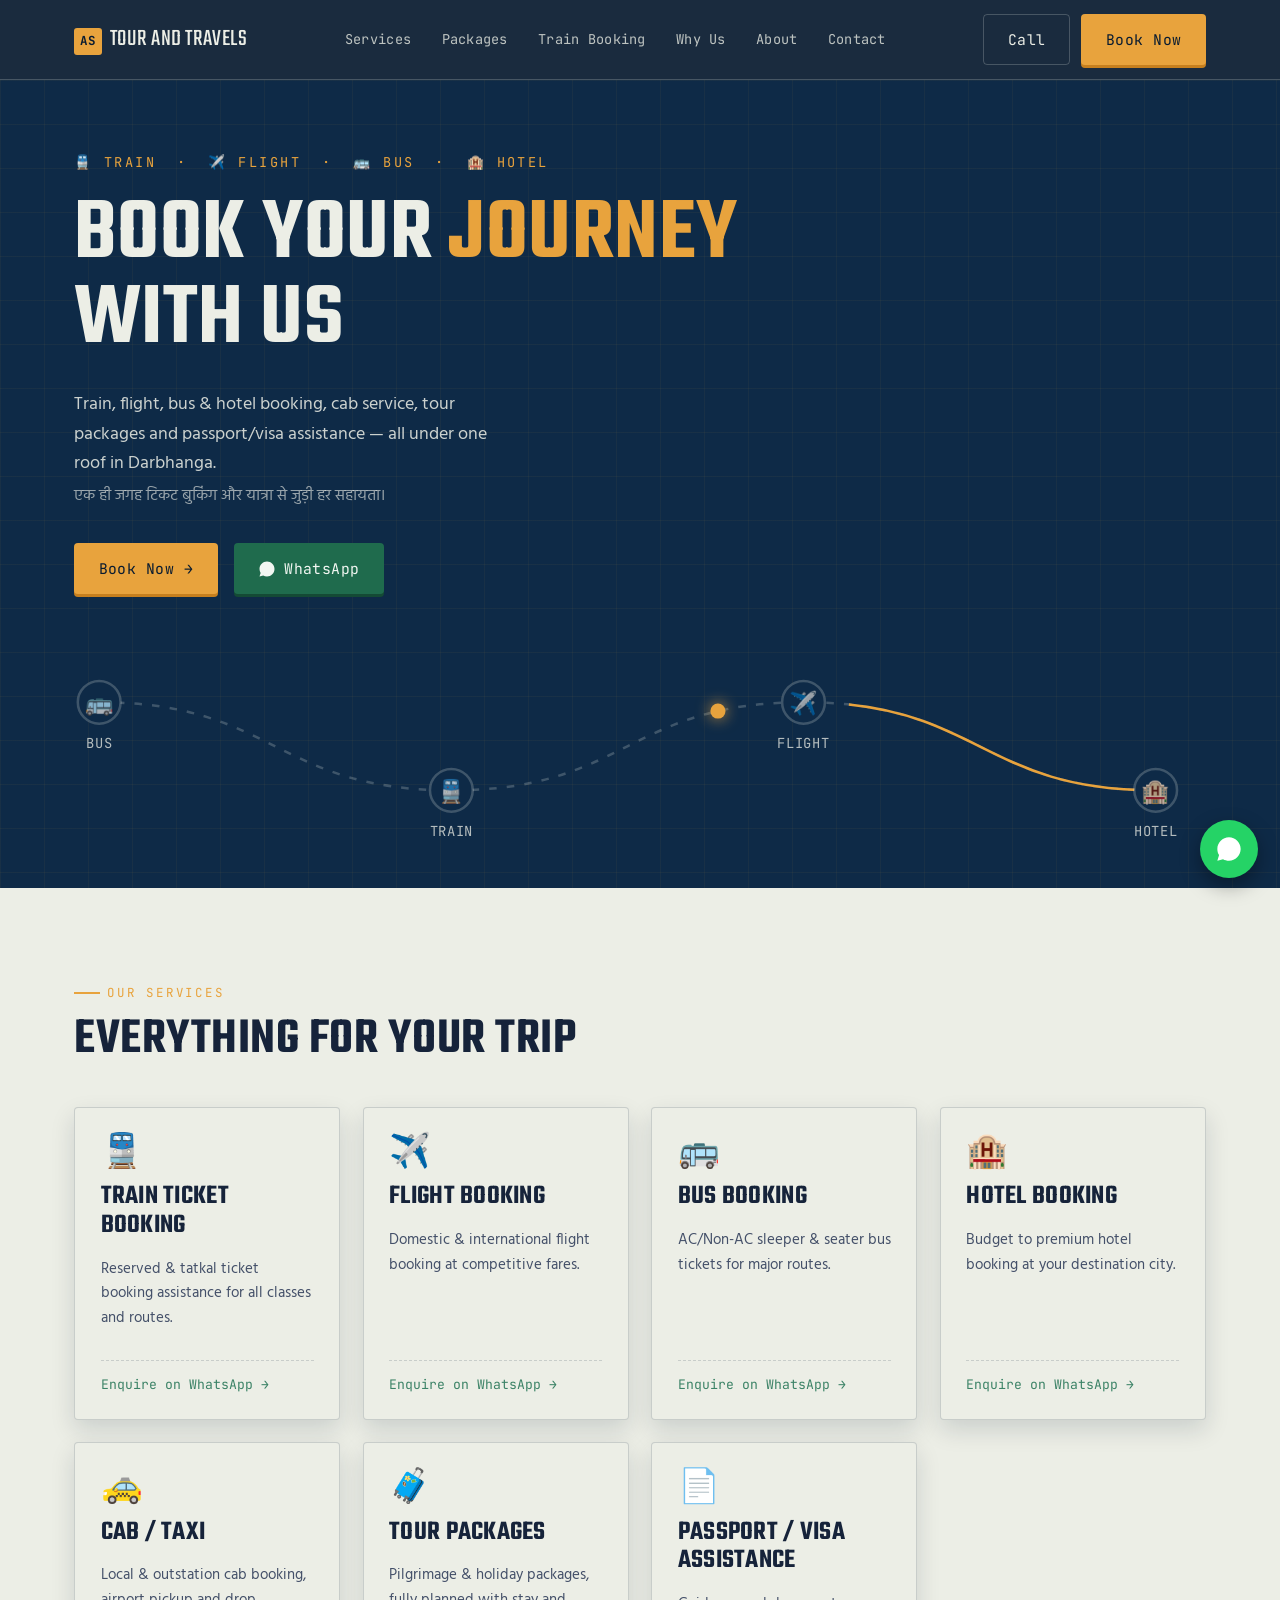
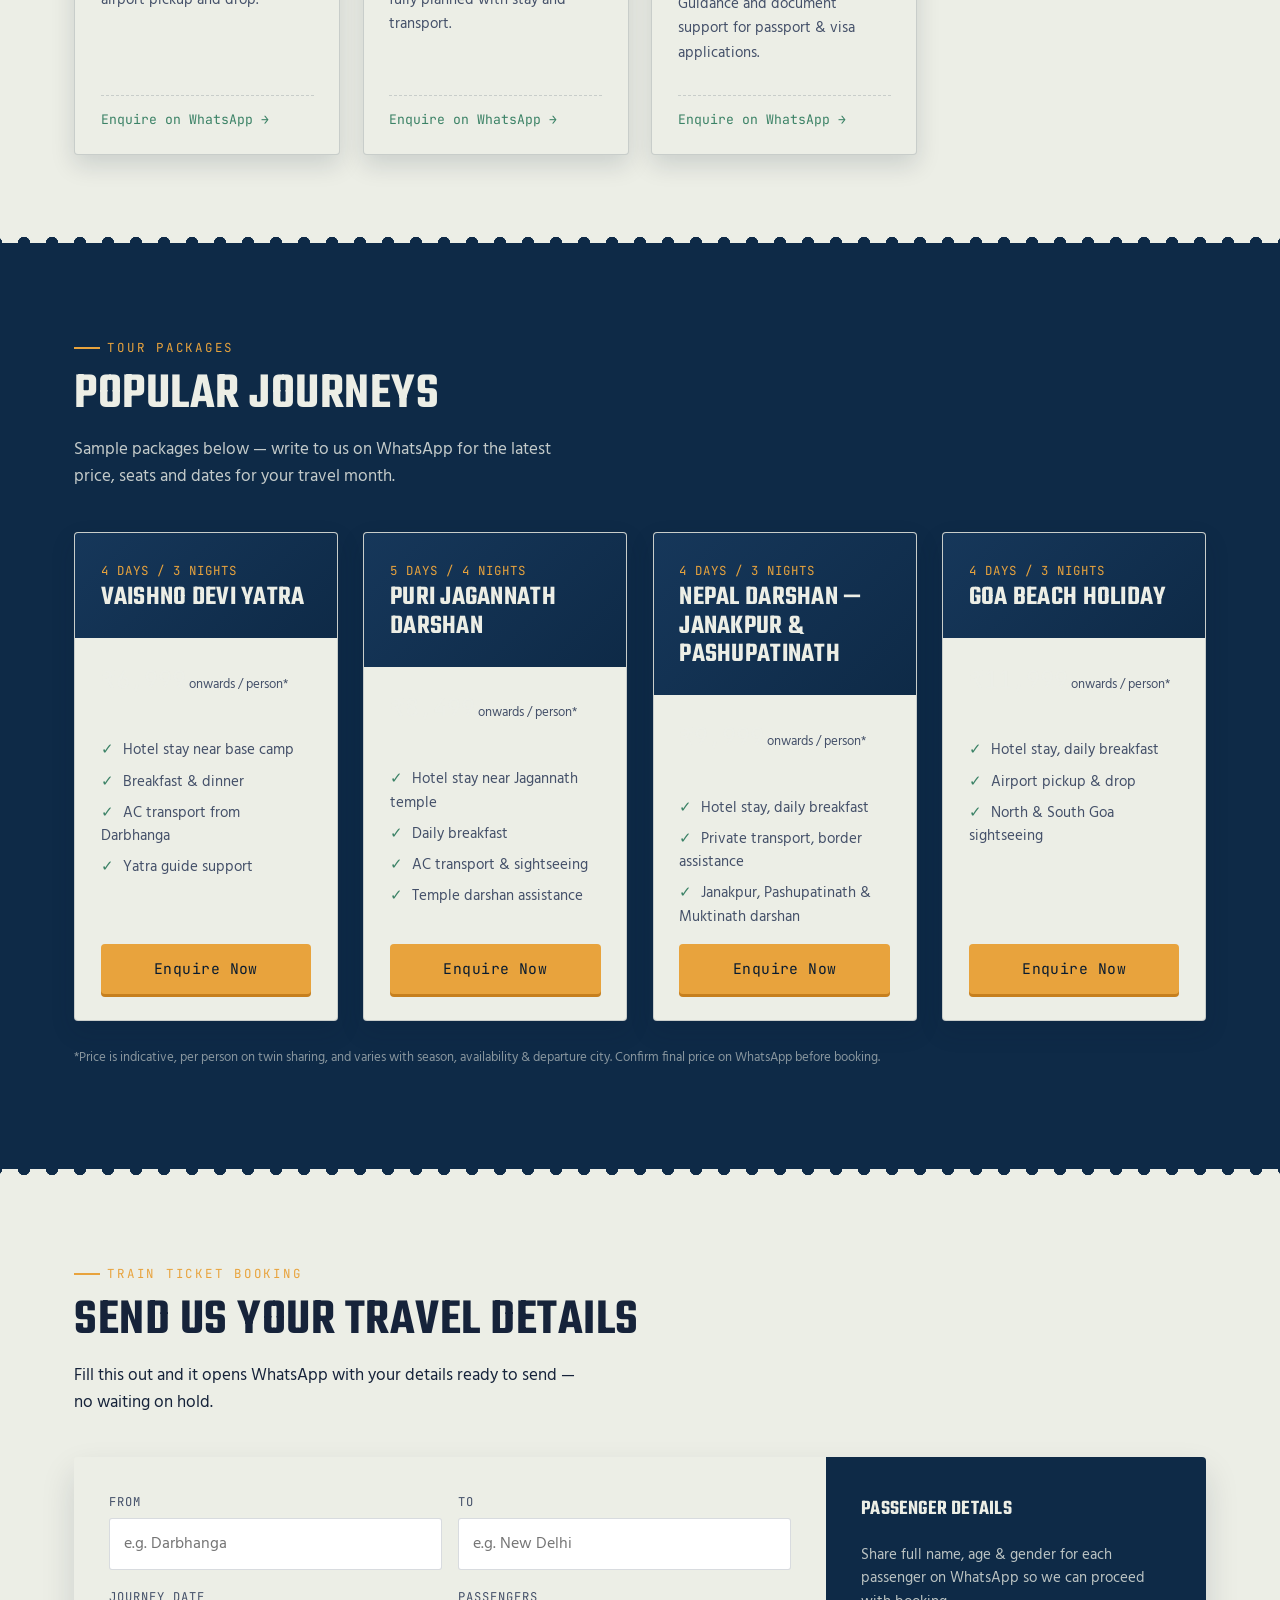
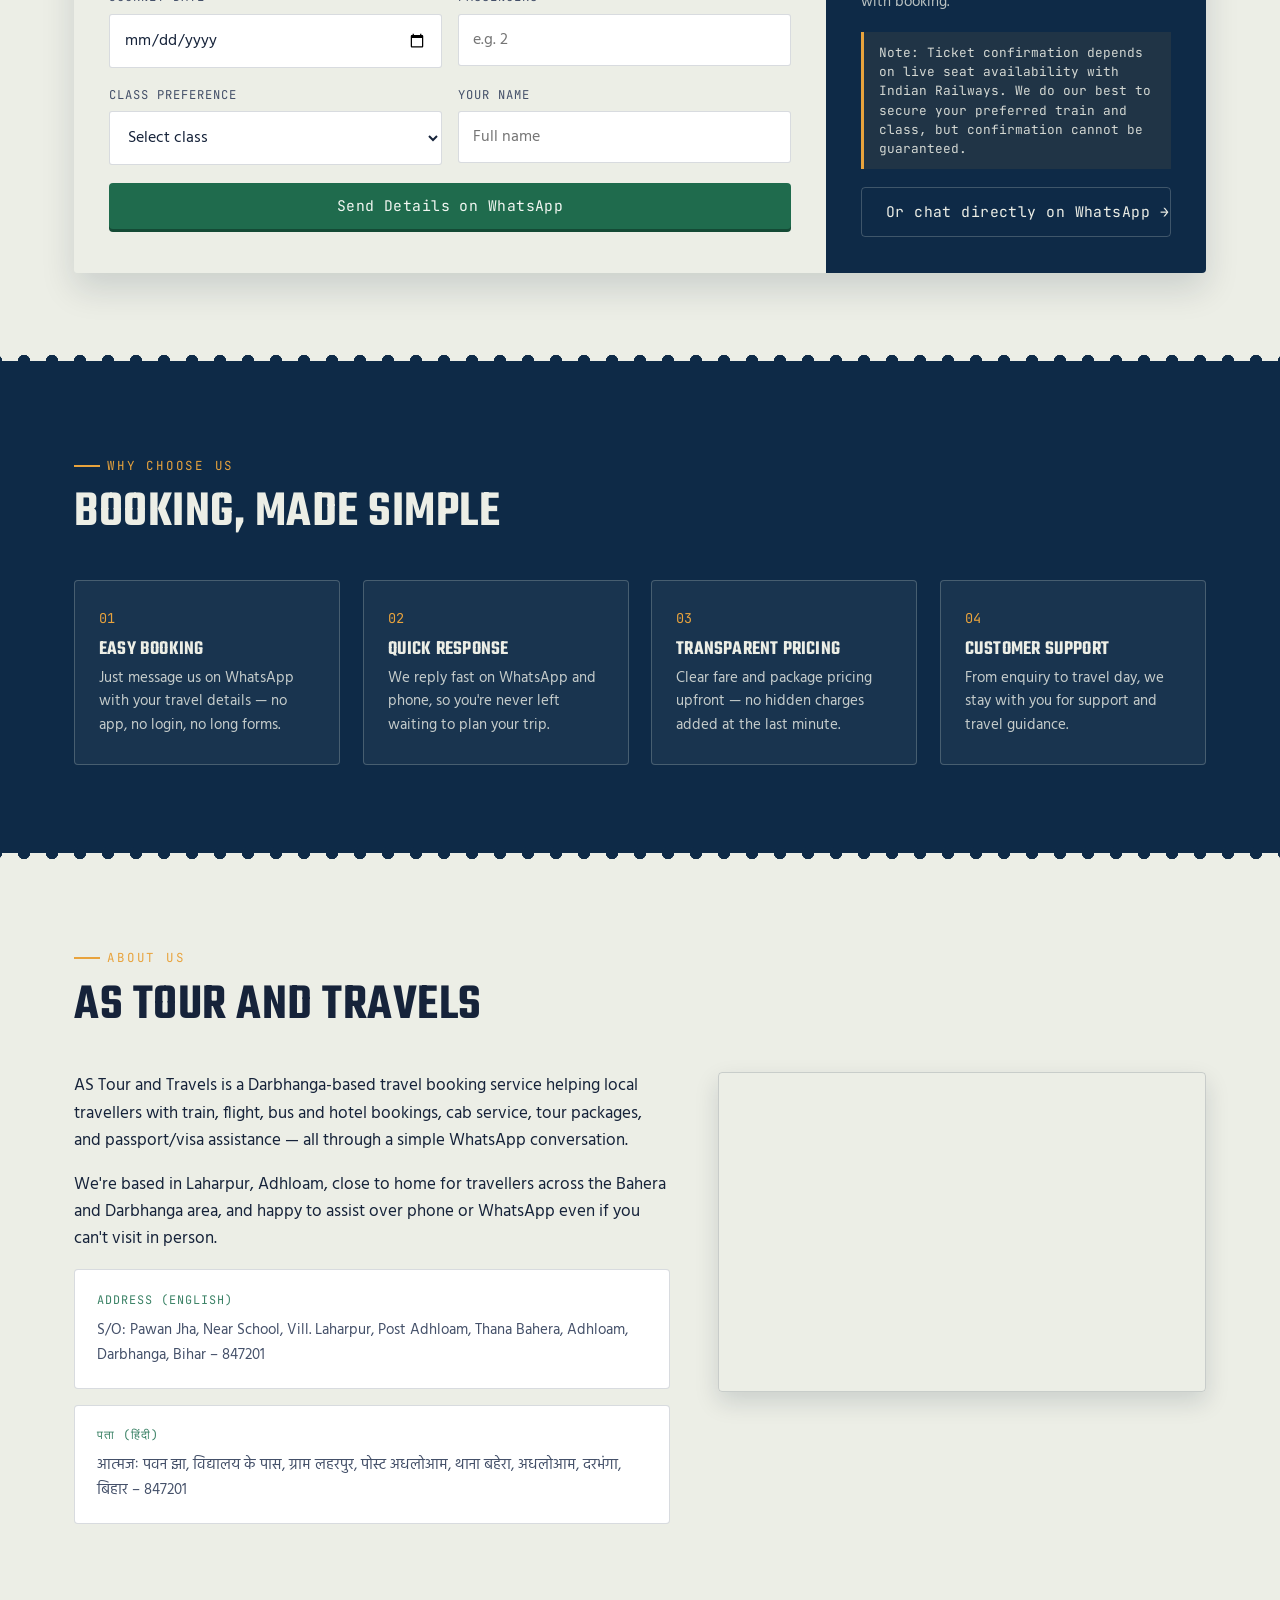
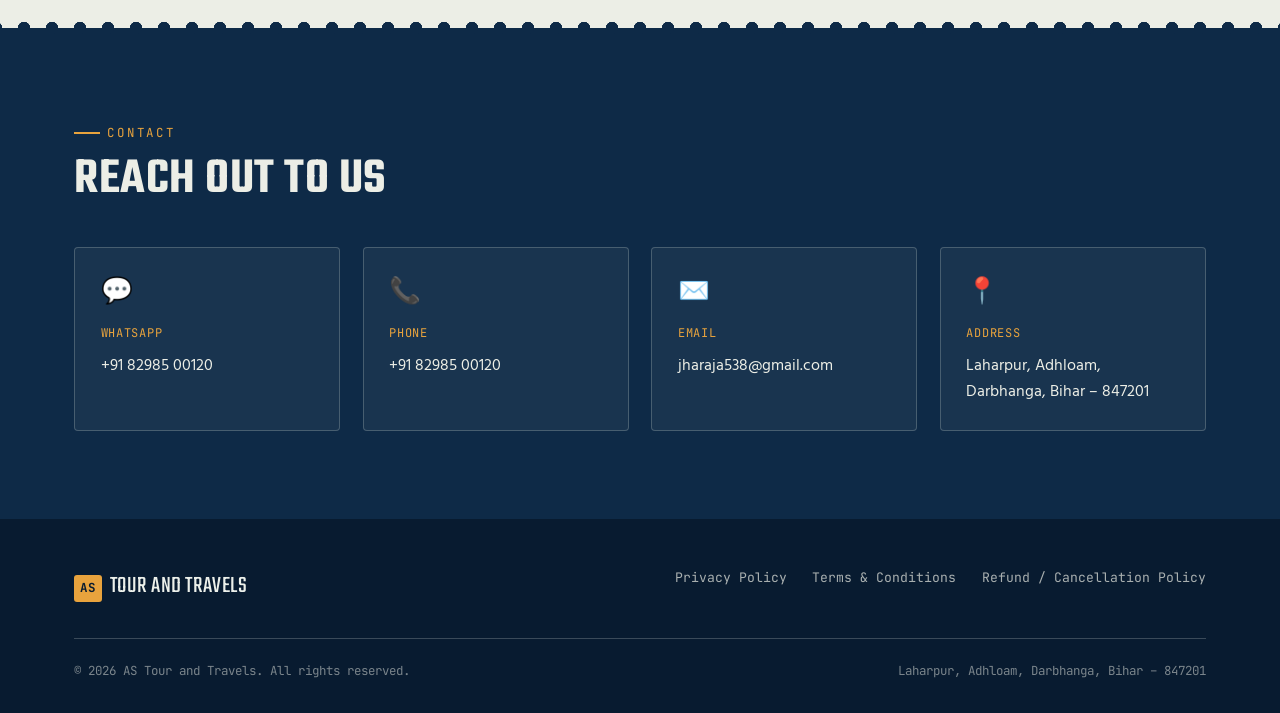
==== commit 85de6088: "Add files via upload" ====
--- a/index.html
+++ b/index.html
@@ -1,179 +1,418 @@
 <!DOCTYPE html>
 <html lang="en">
 <head>
-  <meta charset="UTF-8">
-  <meta name="viewport" content="width=device-width, initial-scale=1.0">
-  <meta name="description" content="AS Tour & Travels - train, flight, bus, hotel, cab and tour package booking assistance.">
-  <title>AS Tour & Travels | Book Your Journey</title>
-  <link rel="preconnect" href="https://fonts.googleapis.com">
-  <link rel="preconnect" href="https://fonts.gstatic.com" crossorigin>
-  <link href="https://fonts.googleapis.com/css2?family=Inter:wght@400;500;600;700;800&family=Playfair+Display:wght@700;800&display=swap" rel="stylesheet">
-  <link rel="stylesheet" href="style.css">
+<meta charset="UTF-8">
+<meta name="viewport" content="width=device-width, initial-scale=1.0">
+<title>AS Tour and Travels — Book Your Journey With Us</title>
+<meta name="description" content="AS Tour and Travels, Darbhanga — Train, Flight, Bus, Hotel booking, Cab/Taxi, Tour Packages & Passport/Visa assistance. Enquire directly on WhatsApp.">
+<link rel="preconnect" href="https://fonts.googleapis.com">
+<link rel="preconnect" href="https://fonts.gstatic.com" crossorigin>
+<link href="https://fonts.googleapis.com/css2?family=Teko:wght@500;600;700&family=Hind:wght@400;500;600&family=JetBrains+Mono:wght@400;500;700&display=swap" rel="stylesheet">
+<link rel="stylesheet" href="style.css">
+<noscript><style>.reveal{opacity:1 !important;transform:none !important;}</style></noscript>
 </head>
 <body>
-  <header class="site-header" id="top">
-    <a class="brand" href="#home" aria-label="AS Tour & Travels home">
-      <span class="brand-logo"><img src="man-logo.jpg" alt="AS Tour & Travels"></span>
-      <span><strong>AS TOUR & TRAVELS</strong><small>Your Journey, Our Care</small></span>
+
+<!-- ============================== NAV ============================== -->
+<header class="nav">
+  <div class="container">
+    <a href="#home" class="brand">
+      <span class="brand-mark">AS</span>
+      <span class="brand-name">Tour and Travels</span>
     </a>
-
-    <button class="menu-toggle" aria-label="Open menu" aria-expanded="false">☰</button>
-
-    <nav class="nav-links" aria-label="Main navigation">
-      <a href="#home">Home</a>
-      <a href="#services">Our Services</a>
-      <a href="#packages">Tour Packages</a>
-      <a href="#train-booking">Train Booking</a>
-      <a href="#why-us">Why Choose Us</a>
-      <a href="#about">About Us</a>
+    <nav class="nav-links" id="nav-links">
+      <a href="#services">Services</a>
+      <a href="#packages">Packages</a>
+      <a href="#train">Train Booking</a>
+      <a href="#why-us">Why Us</a>
+      <a href="#about">About</a>
       <a href="#contact">Contact</a>
     </nav>
-  </header>
-
-  <main>
-    <section class="hero" id="home">
-      <div class="hero-overlay"></div>
-      <div class="hero-content reveal">
-        <p class="eyebrow">TRAVEL • TICKETS • TOURS</p>
-        <h1><span>Book Your</span> Journey With Us</h1>
-        <p class="hero-text">Train, flight, bus, hotel, cab and tour assistance — simple, responsive and transparent.</p>
-        <div class="hero-actions">
-          <a class="btn btn-primary" href="#train-booking">Book Now</a>
-          <a class="btn btn-whatsapp" id="whatsappHero" href="#" target="_blank" rel="noopener">WhatsApp</a>
-        </div>
-        <div class="trust-row">
-          <span>✓ Easy booking</span>
-          <span>✓ Quick response</span>
-          <span>✓ Transparent pricing</span>
-        </div>
-      </div>
-      <a class="scroll-cue" href="#services" aria-label="Scroll to services">↓</a>
-    </section>
-
-    <section class="section" id="services">
-      <div class="section-heading reveal">
-        <p class="eyebrow">WHAT WE DO</p>
-        <h2>Everything You Need for Your Journey</h2>
-        <p>Choose a service and send us your requirement. We will respond with the available options and pricing.</p>
-      </div>
-      <div class="service-grid">
-        <article class="service-card reveal"><span class="service-icon">🚆</span><h3>Train Ticket Booking</h3><p>Share your route, date and passenger details for booking assistance.</p><a href="#train-booking">Enquire →</a></article>
-        <article class="service-card reveal"><span class="service-icon">✈️</span><h3>Flight Booking</h3><p>Flight search and booking assistance for your preferred travel dates.</p><a href="#contact">Enquire →</a></article>
-        <article class="service-card reveal"><span class="service-icon">🚌</span><h3>Bus Booking</h3><p>Bus travel assistance for suitable routes and schedules.</p><a href="#contact">Enquire →</a></article>
-        <article class="service-card reveal"><span class="service-icon">🏨</span><h3>Hotel Booking</h3><p>Hotel booking assistance based on destination and budget.</p><a href="#contact">Enquire →</a></article>
-        <article class="service-card reveal"><span class="service-icon">🚕</span><h3>Cab / Taxi</h3><p>Local and outstation cab assistance for your travel plans.</p><a href="#contact">Enquire →</a></article>
-        <article class="service-card reveal"><span class="service-icon">🧳</span><h3>Tour Packages</h3><p>Custom trips with destination, duration and budget options.</p><a href="#packages">View packages →</a></article>
-        <article class="service-card reveal"><span class="service-icon">📄</span><h3>Passport / Visa Assistance</h3><p>Documentation assistance where this service is available.</p><a href="#contact">Ask us →</a></article>
-      </div>
-    </section>
-
-    <section class="section section-soft" id="packages">
-      <div class="section-heading reveal">
-        <p class="eyebrow">EXPLORE</p>
-        <h2>Tour Packages</h2>
-        <p>Sample package cards — ask us for current destinations, dates and prices.</p>
-      </div>
-      <div class="package-grid">
-        <article class="package-card reveal"><div class="package-image package-1"></div><div class="package-body"><span>Popular</span><h3>Darjeeling Escape</h3><p>4 Days / 3 Nights</p><strong>Starting price: Ask us</strong><a href="#contact" class="text-link">Enquire Now →</a></div></article>
-        <article class="package-card reveal"><div class="package-image package-2"></div><div class="package-body"><span>Family</span><h3>Goa Holiday</h3><p>5 Days / 4 Nights</p><strong>Starting price: Ask us</strong><a href="#contact" class="text-link">Enquire Now →</a></div></article>
-        <article class="package-card reveal"><div class="package-image package-3"></div><div class="package-body"><span>Heritage</span><h3>Rajasthan Tour</h3><p>6 Days / 5 Nights</p><strong>Starting price: Ask us</strong><a href="#contact" class="text-link">Enquire Now →</a></div></article>
-      </div>
-      <p class="small-note">Package availability, inclusions and prices can change. Confirm the final details before payment.</p>
-    </section>
-
-    <section class="section" id="train-booking">
-      <div class="booking-wrap reveal">
-        <div class="booking-intro">
-          <p class="eyebrow">TRAIN ASSISTANCE</p>
-          <h2>Send Your Train Booking Request</h2>
-          <p>Fill in the details below. Your request is sent to the connected Google Apps Script endpoint for processing.</p>
-          <div class="booking-points"><p>✓ From / To</p><p>✓ Journey date</p><p>✓ Passenger details</p><p>✓ Class preference</p></div>
-        </div>
-        <form id="bookingForm" class="booking-form">
-          <label>From<input name="from" required placeholder="e.g. Darbhanga"></label>
-          <label>To<input name="to" required placeholder="e.g. New Delhi"></label>
-          <label>Journey date<input type="date" name="journeyDate" required></label>
-          <label>Passengers<input type="number" name="passengers" min="1" max="20" value="1" required></label>
-          <label>Passenger name<input name="passengerName" required placeholder="Full name"></label>
-          <label>Class preference
-            <select name="classPreference">
-              <option>Sleeper</option><option>3A</option><option>2A</option><option>1A</option><option>CC</option><option>Any available</option>
+    <div class="nav-cta">
+      <a class="btn btn-outline" href="tel:+918298500120">Call</a>
+      <a class="btn btn-primary" href="https://wa.me/918298500120?text=Namaste%20AS%20Tour%20and%20Travels%2C%20mujhe%20booking%20ke%20baare%20mein%20jaankari%20chahiye." target="_blank" rel="noopener">Book Now</a>
+    </div>
+    <button class="nav-toggle" id="nav-toggle" aria-label="Menu" aria-expanded="false">☰</button>
+  </div>
+</header>
+
+<!-- ============================== HERO ============================== -->
+<section class="hero" id="home">
+  <div class="container">
+    <p class="hero-tag">🚆 Train &nbsp;·&nbsp; ✈️ Flight &nbsp;·&nbsp; 🚌 Bus &nbsp;·&nbsp; 🏨 Hotel</p>
+    <h1>Book Your <span class="accent">Journey</span><br>With Us</h1>
+    <p class="hero-sub">
+      Train, flight, bus &amp; hotel booking, cab service, tour packages and passport/visa assistance — all under one roof in Darbhanga.
+      <span class="hi">एक ही जगह टिकट बुकिंग और यात्रा से जुड़ी हर सहायता।</span>
+    </p>
+    <div class="hero-actions">
+      <a class="btn btn-primary" href="https://wa.me/918298500120?text=Namaste%20AS%20Tour%20and%20Travels%2C%20mujhe%20apni%20journey%20book%20karni%20hai.%20Please%20help." target="_blank" rel="noopener">Book Now →</a>
+      <a class="btn btn-whatsapp" href="https://wa.me/918298500120?text=Namaste%2C%20mujhe%20booking%20ke%20baare%20mein%20jaankari%20chahiye." target="_blank" rel="noopener">
+        <svg width="18" height="18" viewBox="0 0 24 24" fill="currentColor" aria-hidden="true"><path d="M17.5 14.4c-.3-.1-1.6-.8-1.9-.9-.2-.1-.4-.1-.6.1-.2.3-.7.9-.8 1-.2.2-.3.2-.5.1-.3-.1-1.2-.4-2.3-1.4-.8-.7-1.4-1.6-1.6-1.9-.2-.3 0-.5.1-.6.1-.1.3-.3.4-.5.1-.1.2-.3.3-.4.1-.2 0-.3 0-.5C11.5 9.9 11 8.7 10.8 8.2c-.2-.5-.4-.4-.6-.4h-.5c-.2 0-.5.1-.7.3-.2.3-.9.9-.9 2.1 0 1.2.9 2.4 1 2.6.1.2 1.8 2.8 4.4 3.9.6.3 1.1.4 1.5.5.6.2 1.2.2 1.6.1.5-.1 1.6-.6 1.8-1.3.2-.6.2-1.2.2-1.3-.1-.1-.2-.2-.5-.3zM12 2C6.5 2 2 6.5 2 12c0 1.9.5 3.6 1.5 5.2L2 22l4.9-1.3C8.4 21.5 10.1 22 12 22c5.5 0 10-4.5 10-10S17.5 2 12 2z"/></svg>
+        WhatsApp
+      </a>
+    </div>
+
+    <div class="route" aria-hidden="true">
+      <svg class="route-svg" viewBox="0 0 900 150" xmlns="http://www.w3.org/2000/svg">
+        <path class="route-line" d="M20,40 C160,40 160,110 300,110 C440,110 440,40 580,40 C720,40 720,110 860,110" />
+        <path class="route-line-progress" d="M20,40 C160,40 160,110 300,110 C440,110 440,40 580,40 C720,40 720,110 860,110" />
+
+        <g class="route-node">
+          <circle cx="20" cy="40" r="17"></circle>
+          <text x="20" y="47" text-anchor="middle" class="emoji">🚌</text>
+          <text x="20" y="76" text-anchor="middle">Bus</text>
+        </g>
+        <g class="route-node">
+          <circle cx="300" cy="110" r="17"></circle>
+          <text x="300" y="117" text-anchor="middle" class="emoji">🚆</text>
+          <text x="300" y="146" text-anchor="middle">Train</text>
+        </g>
+        <g class="route-node">
+          <circle cx="580" cy="40" r="17"></circle>
+          <text x="580" y="47" text-anchor="middle" class="emoji">✈️</text>
+          <text x="580" y="76" text-anchor="middle">Flight</text>
+        </g>
+        <g class="route-node">
+          <circle cx="860" cy="110" r="17"></circle>
+          <text x="860" y="117" text-anchor="middle" class="emoji">🏨</text>
+          <text x="860" y="146" text-anchor="middle">Hotel</text>
+        </g>
+
+        <circle class="route-dot" r="6">
+          <animateMotion dur="3.2s" repeatCount="indefinite"
+            path="M20,40 C160,40 160,110 300,110 C440,110 440,40 580,40 C720,40 720,110 860,110" />
+        </circle>
+      </svg>
+    </div>
+  </div>
+</section>
+
+<!-- ============================== SERVICES ============================== -->
+<section id="services">
+  <div class="container">
+    <span class="eyebrow">Our Services</span>
+    <h2>Everything For Your Trip</h2>
+
+    <div class="services-grid">
+
+      <div class="ticket service-card reveal">
+        <span class="service-icon">🚆</span>
+        <h3>Train Ticket Booking</h3>
+        <p>Reserved &amp; tatkal ticket booking assistance for all classes and routes.</p>
+        <a class="service-link" target="_blank" rel="noopener" href="https://wa.me/918298500120?text=Namaste%2C%20mujhe%20Train%20Ticket%20Booking%20ke%20baare%20mein%20jaankari%20chahiye.">Enquire on WhatsApp →</a>
+      </div>
+
+      <div class="ticket service-card reveal">
+        <span class="service-icon">✈️</span>
+        <h3>Flight Booking</h3>
+        <p>Domestic &amp; international flight booking at competitive fares.</p>
+        <a class="service-link" target="_blank" rel="noopener" href="https://wa.me/918298500120?text=Namaste%2C%20mujhe%20Flight%20Booking%20ke%20baare%20mein%20jaankari%20chahiye.">Enquire on WhatsApp →</a>
+      </div>
+
+      <div class="ticket service-card reveal">
+        <span class="service-icon">🚌</span>
+        <h3>Bus Booking</h3>
+        <p>AC/Non-AC sleeper &amp; seater bus tickets for major routes.</p>
+        <a class="service-link" target="_blank" rel="noopener" href="https://wa.me/918298500120?text=Namaste%2C%20mujhe%20Bus%20Booking%20ke%20baare%20mein%20jaankari%20chahiye.">Enquire on WhatsApp →</a>
+      </div>
+
+      <div class="ticket service-card reveal">
+        <span class="service-icon">🏨</span>
+        <h3>Hotel Booking</h3>
+        <p>Budget to premium hotel booking at your destination city.</p>
+        <a class="service-link" target="_blank" rel="noopener" href="https://wa.me/918298500120?text=Namaste%2C%20mujhe%20Hotel%20Booking%20ke%20baare%20mein%20jaankari%20chahiye.">Enquire on WhatsApp →</a>
+      </div>
+
+      <div class="ticket service-card reveal">
+        <span class="service-icon">🚕</span>
+        <h3>Cab / Taxi</h3>
+        <p>Local &amp; outstation cab booking, airport pickup and drop.</p>
+        <a class="service-link" target="_blank" rel="noopener" href="https://wa.me/918298500120?text=Namaste%2C%20mujhe%20Cab%2FTaxi%20booking%20ke%20baare%20mein%20jaankari%20chahiye.">Enquire on WhatsApp →</a>
+      </div>
+
+      <div class="ticket service-card reveal">
+        <span class="service-icon">🧳</span>
+        <h3>Tour Packages</h3>
+        <p>Pilgrimage &amp; holiday packages, fully planned with stay and transport.</p>
+        <a class="service-link" target="_blank" rel="noopener" href="https://wa.me/918298500120?text=Namaste%2C%20mujhe%20Tour%20Packages%20ke%20baare%20mein%20jaankari%20chahiye.">Enquire on WhatsApp →</a>
+      </div>
+
+      <div class="ticket service-card reveal">
+        <span class="service-icon">📄</span>
+        <h3>Passport / Visa Assistance</h3>
+        <p>Guidance and document support for passport &amp; visa applications.</p>
+        <a class="service-link" target="_blank" rel="noopener" href="https://wa.me/918298500120?text=Namaste%2C%20mujhe%20Passport%2FVisa%20assistance%20ke%20baare%20mein%20jaankari%20chahiye.">Enquire on WhatsApp →</a>
+      </div>
+
+    </div>
+  </div>
+</section>
+
+<!-- ============================== PACKAGES ============================== -->
+<section id="packages" class="section-dark perforated-top perforated-bottom">
+  <div class="container">
+    <span class="eyebrow">Tour Packages</span>
+    <h2>Popular Journeys</h2>
+    <p style="max-width:56ch">Sample packages below — write to us on WhatsApp for the latest price, seats and dates for your travel month.</p>
+
+    <!-- NOTE for site owner: destinations / days / prices below are placeholders — please update with your real, current package details before publishing. -->
+    <div class="packages-grid">
+
+      <div class="ticket package-card reveal">
+        <div class="package-head">
+          <span class="package-days">4 Days / 3 Nights</span>
+          <h3>Vaishno Devi Yatra</h3>
+        </div>
+        <div class="package-body">
+          <p class="package-price">₹6,999<span> onwards / person*</span></p>
+          <ul class="package-includes">
+            <li>Hotel stay near base camp</li>
+            <li>Breakfast &amp; dinner</li>
+            <li>AC transport from Darbhanga</li>
+            <li>Yatra guide support</li>
+          </ul>
+          <a class="btn btn-primary btn-block" target="_blank" rel="noopener" href="https://wa.me/918298500120?text=Namaste%2C%20mujhe%20Vaishno%20Devi%20Yatra%20package%20ke%20baare%20mein%20jaankari%20chahiye.">Enquire Now</a>
+        </div>
+      </div>
+
+      <div class="ticket package-card reveal">
+        <div class="package-head">
+          <span class="package-days">5 Days / 4 Nights</span>
+          <h3>Puri Jagannath Darshan</h3>
+        </div>
+        <div class="package-body">
+          <p class="package-price">₹8,499<span> onwards / person*</span></p>
+          <ul class="package-includes">
+            <li>Hotel stay near Jagannath temple</li>
+            <li>Daily breakfast</li>
+            <li>AC transport &amp; sightseeing</li>
+            <li>Temple darshan assistance</li>
+          </ul>
+          <a class="btn btn-primary btn-block" target="_blank" rel="noopener" href="https://wa.me/918298500120?text=Namaste%2C%20mujhe%20Puri%20Jagannath%20Darshan%20package%20ke%20baare%20mein%20jaankari%20chahiye.">Enquire Now</a>
+        </div>
+      </div>
+
+      <div class="ticket package-card reveal">
+        <div class="package-head">
+          <span class="package-days">4 Days / 3 Nights</span>
+          <h3>Nepal Darshan — Janakpur &amp; Pashupatinath</h3>
+        </div>
+        <div class="package-body">
+          <p class="package-price">₹9,999<span> onwards / person*</span></p>
+          <ul class="package-includes">
+            <li>Hotel stay, daily breakfast</li>
+            <li>Private transport, border assistance</li>
+            <li>Janakpur, Pashupatinath &amp; Muktinath darshan</li>
+          </ul>
+          <a class="btn btn-primary btn-block" target="_blank" rel="noopener" href="https://wa.me/918298500120?text=Namaste%2C%20mujhe%20Nepal%20Darshan%20package%20ke%20baare%20mein%20jaankari%20chahiye.">Enquire Now</a>
+        </div>
+      </div>
+
+      <div class="ticket package-card reveal">
+        <div class="package-head">
+          <span class="package-days">4 Days / 3 Nights</span>
+          <h3>Goa Beach Holiday</h3>
+        </div>
+        <div class="package-body">
+          <p class="package-price">₹11,999<span> onwards / person*</span></p>
+          <ul class="package-includes">
+            <li>Hotel stay, daily breakfast</li>
+            <li>Airport pickup &amp; drop</li>
+            <li>North &amp; South Goa sightseeing</li>
+          </ul>
+          <a class="btn btn-primary btn-block" target="_blank" rel="noopener" href="https://wa.me/918298500120?text=Namaste%2C%20mujhe%20Goa%20Beach%20Holiday%20package%20ke%20baare%20mein%20jaankari%20chahiye.">Enquire Now</a>
+        </div>
+      </div>
+
+    </div>
+    <p style="margin-top:1.6rem;font-size:0.82rem;color:rgba(236,238,230,0.55)">*Price is indicative, per person on twin sharing, and varies with season, availability &amp; departure city. Confirm final price on WhatsApp before booking.</p>
+  </div>
+</section>
+
+<!-- ============================== TRAIN BOOKING ============================== -->
+<section id="train">
+  <div class="container">
+    <span class="eyebrow">Train Ticket Booking</span>
+    <h2>Send Us Your Travel Details</h2>
+    <p style="max-width:56ch">Fill this out and it opens WhatsApp with your details ready to send — no waiting on hold.</p>
+
+    <div class="counter reveal">
+      <form class="counter-form" id="train-form">
+        <div class="form-row">
+          <div class="field">
+            <label for="from">From</label>
+            <input type="text" id="from" name="from" placeholder="e.g. Darbhanga" required>
+          </div>
+          <div class="field">
+            <label for="to">To</label>
+            <input type="text" id="to" name="to" placeholder="e.g. New Delhi" required>
+          </div>
+        </div>
+        <div class="form-row">
+          <div class="field">
+            <label for="date">Journey Date</label>
+            <input type="date" id="date" name="date" required>
+          </div>
+          <div class="field">
+            <label for="passengers">Passengers</label>
+            <input type="number" id="passengers" name="passengers" min="1" placeholder="e.g. 2">
+          </div>
+        </div>
+        <div class="form-row">
+          <div class="field">
+            <label for="travelClass">Class Preference</label>
+            <select id="travelClass" name="travelClass">
+              <option value="">Select class</option>
+              <option>Sleeper (SL)</option>
+              <option>AC 3 Tier (3A)</option>
+              <option>AC 2 Tier (2A)</option>
+              <option>AC First Class (1A)</option>
+              <option>AC Chair Car (CC)</option>
+              <option>General</option>
             </select>
-          </label>
-          <label class="full">Phone / WhatsApp<input name="phone" required placeholder="Your contact number"></label>
-          <label class="full">Message<textarea name="message" rows="3" placeholder="Any additional requirement"></textarea></label>
-          <button class="btn btn-primary full" type="submit">Submit Booking Enquiry</button>
-          <p id="formStatus" class="form-status" role="status"></p>
-          <p class="small-note full">Submitting a request does not mean a ticket is confirmed. Final confirmation depends on availability and applicable booking rules.</p>
-        </form>
-      </div>
-    </section>
-
-    <section class="section why-section" id="why-us">
-      <div class="section-heading reveal">
-        <p class="eyebrow">WHY US</p>
-        <h2>Why Choose AS Tour & Travels?</h2>
-      </div>
-      <div class="why-grid">
-        <div class="why-item reveal"><b>01</b><h3>Easy Booking</h3><p>Simple enquiry forms and direct communication.</p></div>
-        <div class="why-item reveal"><b>02</b><h3>Quick Response</h3><p>We aim to respond promptly to your travel request.</p></div>
-        <div class="why-item reveal"><b>03</b><h3>Transparent Pricing</h3><p>We explain applicable prices, fees and booking conditions before proceeding.</p></div>
-        <div class="why-item reveal"><b>04</b><h3>Customer Support</h3><p>Contact us for assistance before and after your booking enquiry.</p></div>
-      </div>
-    </section>
-
-    <section class="section about" id="about">
-      <div class="about-copy reveal">
-        <p class="eyebrow">ABOUT US</p>
-        <h2>Travel planning with a personal touch.</h2>
-        <p>AS Tour & Travels provides travel booking and enquiry assistance for train, flight, bus, hotel, cab and tour requirements.</p>
-        <p>We focus on clear communication, practical options and customer support.</p>
-        <div class="address-box">
-          <strong>Office / Contact Address</strong>
-          <p>आत्मजः पवन झा, विद्यालय के पास, ग्राम लहरपुर पोस्ट अधलोआम थाना बहेरा, अधलोआम, दरभंगा, बिहार - 847201</p>
-          <p>S/O: Pawan Jha, Near School, Vill Laharpur Post Adhloma Thana Bahera, Adhloam, Darbhanga, Bihar-847201</p>
-        </div>
-      </div>
-      <div class="about-photo reveal">
-        <img src="man-photo.jpg" alt="AS Tour & Travels representative">
-        <div class="photo-caption">AS Tour & Travels</div>
-      </div>
-    </section>
-
-    <section class="section contact-section" id="contact">
-      <div class="section-heading reveal">
-        <p class="eyebrow">GET IN TOUCH</p>
-        <h2>Let's Plan Your Next Journey</h2>
-        <p>For booking assistance, send your travel details by WhatsApp or email.</p>
-      </div>
-      <div class="contact-grid">
-        <a class="contact-card reveal" href="mailto:jharaja538@gmail.com"><span>✉️</span><div><small>Email</small><strong>jharaja538@gmail.com</strong></div></a>
-        <a class="contact-card reveal" id="whatsappContact" href="#" target="_blank" rel="noopener"><span>💬</span><div><small>WhatsApp</small><strong>Start a WhatsApp enquiry</strong></div></a>
-        <div class="contact-card reveal"><span>📍</span><div><small>Address</small><strong>Adhloam, Darbhanga, Bihar - 847201</strong></div></div>
-      </div>
-      <div class="map-note reveal"><span>📍</span><div><strong>Google Maps</strong><p>Use the address above to locate the office. Add your exact Google Maps link here when available.</p></div></div>
-    </section>
-  </main>
-
-  <footer class="footer">
-    <div class="footer-inner">
-      <div><strong>AS TOUR & TRAVELS</strong><p>Book your journey with us.</p></div>
-      <div class="footer-links">
-        <a href="#privacy">Privacy Policy</a>
-        <a href="#terms">Terms & Conditions</a>
-        <a href="#refund">Refund / Cancellation Policy</a>
-      
-      </div>
-    </div>
-    <div class="footer-bottom">© <span id="year"></span> AS Tour & Travels. All rights reserved.</div>
-  </footer>
-
-  <dialog id="policyDialog">
-    <button class="dialog-close" aria-label="Close">×</button>
-    <h2 id="policyTitle"></h2>
-    <div id="policyText"></div>
-  </dialog>
-
-  <script src="script.js"></script>
+          </div>
+          <div class="field">
+            <label for="name">Your Name</label>
+            <input type="text" id="name" name="name" placeholder="Full name">
+          </div>
+        </div>
+        <button type="submit" class="btn btn-whatsapp btn-block">Send Details on WhatsApp</button>
+      </form>
+
+      <div class="counter-side">
+        <h4>Passenger Details</h4>
+        <p>Share full name, age &amp; gender for each passenger on WhatsApp so we can proceed with booking.</p>
+        <div class="notice">
+          Note: Ticket confirmation depends on live seat availability with Indian Railways. We do our best to secure your preferred train and class, but confirmation cannot be guaranteed.
+        </div>
+        <a class="btn btn-outline" target="_blank" rel="noopener" href="https://wa.me/918298500120?text=Namaste%2C%20mujhe%20Train%20Ticket%20Booking%20ke%20baare%20mein%20jaankari%20chahiye.">Or chat directly on WhatsApp →</a>
+      </div>
+    </div>
+  </div>
+</section>
+
+<!-- ============================== WHY CHOOSE US ============================== -->
+<section id="why-us" class="section-dark perforated-top perforated-bottom">
+  <div class="container">
+    <span class="eyebrow">Why Choose Us</span>
+    <h2>Booking, Made Simple</h2>
+
+    <div class="why-grid">
+      <div class="why-card reveal">
+        <span class="why-num">01</span>
+        <h3>Easy Booking</h3>
+        <p>Just message us on WhatsApp with your travel details — no app, no login, no long forms.</p>
+      </div>
+      <div class="why-card reveal">
+        <span class="why-num">02</span>
+        <h3>Quick Response</h3>
+        <p>We reply fast on WhatsApp and phone, so you're never left waiting to plan your trip.</p>
+      </div>
+      <div class="why-card reveal">
+        <span class="why-num">03</span>
+        <h3>Transparent Pricing</h3>
+        <p>Clear fare and package pricing upfront — no hidden charges added at the last minute.</p>
+      </div>
+      <div class="why-card reveal">
+        <span class="why-num">04</span>
+        <h3>Customer Support</h3>
+        <p>From enquiry to travel day, we stay with you for support and travel guidance.</p>
+      </div>
+    </div>
+  </div>
+</section>
+
+<!-- ============================== ABOUT ============================== -->
+<section id="about">
+  <div class="container">
+    <span class="eyebrow">About Us</span>
+    <h2>AS Tour and Travels</h2>
+
+    <div class="about-grid">
+      <div class="reveal">
+        <p>AS Tour and Travels is a Darbhanga-based travel booking service helping local travellers with train, flight, bus and hotel bookings, cab service, tour packages, and passport/visa assistance — all through a simple WhatsApp conversation.</p>
+        <p>We're based in Laharpur, Adhloam, close to home for travellers across the Bahera and Darbhanga area, and happy to assist over phone or WhatsApp even if you can't visit in person.</p>
+
+        <div class="addr-block">
+          <span class="lbl">Address (English)</span>
+          <p>S/O: Pawan Jha, Near School, Vill. Laharpur, Post Adhloam, Thana Bahera, Adhloam, Darbhanga, Bihar – 847201</p>
+        </div>
+        <div class="addr-block">
+          <span class="lbl">पता (हिंदी)</span>
+          <p>आत्मजः पवन झा, विद्यालय के पास, ग्राम लहरपुर, पोस्ट अधलोआम, थाना बहेरा, अधलोआम, दरभंगा, बिहार – 847201</p>
+        </div>
+      </div>
+
+      <div class="map-frame reveal">
+        <iframe
+          src="https://www.google.com/maps?q=Vill%20Laharpur%2C%20Post%20Adhloam%2C%20Thana%20Bahera%2C%20Darbhanga%2C%20Bihar%20847201&output=embed"
+          loading="lazy"
+          referrerpolicy="no-referrer-when-downgrade"
+          title="AS Tour and Travels location"></iframe>
+      </div>
+    </div>
+  </div>
+</section>
+
+<!-- ============================== CONTACT ============================== -->
+<section id="contact" class="section-dark perforated-top">
+  <div class="container">
+    <span class="eyebrow">Contact</span>
+    <h2>Reach Out To Us</h2>
+
+    <div class="contact-grid">
+      <a class="contact-card reveal" target="_blank" rel="noopener" href="https://wa.me/918298500120?text=Namaste%2C%20mujhe%20booking%20ke%20baare%20mein%20jaankari%20chahiye.">
+        <span class="contact-icon">💬</span>
+        <span class="lbl">WhatsApp</span>
+        <span class="val">+91 82985 00120</span>
+      </a>
+      <a class="contact-card reveal" href="tel:+918298500120">
+        <span class="contact-icon">📞</span>
+        <span class="lbl">Phone</span>
+        <span class="val">+91 82985 00120</span>
+      </a>
+      <a class="contact-card reveal" href="mailto:jharaja538@gmail.com">
+        <span class="contact-icon">✉️</span>
+        <span class="lbl">Email</span>
+        <span class="val">jharaja538@gmail.com</span>
+      </a>
+      <a class="contact-card reveal" target="_blank" rel="noopener" href="https://www.google.com/maps?q=Vill%20Laharpur%2C%20Post%20Adhloam%2C%20Thana%20Bahera%2C%20Darbhanga%2C%20Bihar%20847201">
+        <span class="contact-icon">📍</span>
+        <span class="lbl">Address</span>
+        <span class="val">Laharpur, Adhloam, Darbhanga, Bihar – 847201</span>
+      </a>
+    </div>
+  </div>
+</section>
+
+<!-- ============================== FOOTER ============================== -->
+<footer>
+  <div class="container">
+    <div class="footer-top">
+      <a href="#home" class="brand">
+        <span class="brand-mark">AS</span>
+        <span class="brand-name" style="color:#ECF0EA">Tour and Travels</span>
+      </a>
+      <nav class="footer-links">
+        <a href="privacy-policy.html">Privacy Policy</a>
+        <a href="terms.html">Terms &amp; Conditions</a>
+        <a href="refund-policy.html">Refund / Cancellation Policy</a>
+      </nav>
+    </div>
+    <div class="footer-bottom">
+      <span>© <span data-year></span> AS Tour and Travels. All rights reserved.</span>
+      <span>Laharpur, Adhloam, Darbhanga, Bihar – 847201</span>
+    </div>
+  </div>
+</footer>
+
+<!-- ============================== FLOATING WHATSAPP ============================== -->
+<a class="fab-whatsapp" target="_blank" rel="noopener" aria-label="Chat on WhatsApp"
+   href="https://wa.me/918298500120?text=Namaste%2C%20mujhe%20booking%20ke%20baare%20mein%20jaankari%20chahiye.">
+  <svg viewBox="0 0 24 24" fill="#fff" aria-hidden="true"><path d="M17.5 14.4c-.3-.1-1.6-.8-1.9-.9-.2-.1-.4-.1-.6.1-.2.3-.7.9-.8 1-.2.2-.3.2-.5.1-.3-.1-1.2-.4-2.3-1.4-.8-.7-1.4-1.6-1.6-1.9-.2-.3 0-.5.1-.6.1-.1.3-.3.4-.5.1-.1.2-.3.3-.4.1-.2 0-.3 0-.5C11.5 9.9 11 8.7 10.8 8.2c-.2-.5-.4-.4-.6-.4h-.5c-.2 0-.5.1-.7.3-.2.3-.9.9-.9 2.1 0 1.2.9 2.4 1 2.6.1.2 1.8 2.8 4.4 3.9.6.3 1.1.4 1.5.5.6.2 1.2.2 1.6.1.5-.1 1.6-.6 1.8-1.3.2-.6.2-1.2.2-1.3-.1-.1-.2-.2-.5-.3zM12 2C6.5 2 2 6.5 2 12c0 1.9.5 3.6 1.5 5.2L2 22l4.9-1.3C8.4 21.5 10.1 22 12 22c5.5 0 10-4.5 10-10S17.5 2 12 2z"/></svg>
+</a>
+
+<script src="script.js"></script>
 </body>
 </html>
--- a/style.css
+++ b/style.css
@@ -1,256 +1,683 @@
-:root{
-  --ink:#10233f;--muted:#64748b;--paper:#ffffff;--soft:#f5f8fc;
-  --brand:#0b63ce;--brand2:#13a6b9;--gold:#f4b942;--line:#e4eaf2;
-  --shadow:0 18px 50px rgba(15,35,64,.12);--radius:24px
-}
-*{box-sizing:border-box;margin:0;padding:0}
-html{scroll-behavior:smooth}
-body{font-family:Inter,Arial,sans-serif;color:var(--ink);background:var(--paper);line-height:1.6}
-a{text-decoration:none;color:inherit}
-.site-header{position:fixed;top:0;left:0;right:0;z-index:50;display:flex;align-items:center;justify-content:space-between;padding:12px 5vw;background:rgba(7,20,38,.78);backdrop-filter:blur(16px);border-bottom:1px solid rgba(255,255,255,.12)}
-.brand{display:flex;align-items:center;gap:11px;color:#fff}
-.brand-logo{width:48px;height:48px;border-radius:50%;overflow:hidden;border:2px solid rgba(255,255,255,.85);box-shadow:0 5px 18px rgba(0,0,0,.25)}
-.brand-logo img{width:100%;height:100%;object-fit:cover;object-position:78% 30%}
-.brand strong{display:block;font-size:.94rem;letter-spacing:.08em}
-.brand small{display:block;color:#c9d8eb;font-size:.72rem}
-.nav-links{display:flex;gap:4px;align-items:center}
-.nav-links a{color:#fff;padding:10px 11px;border-radius:12px;font-size:.82rem;transition:.25s}
-.nav-links a:hover{background:rgba(255,255,255,.13);color:#fff}
-.menu-toggle{display:none;background:none;border:0;color:#fff;font-size:1.7rem}
-.hero{min-height:100vh;position:relative;display:grid;place-items:center;overflow:hidden;background-image:url("hero.jpg");background-size:cover;background-position:center}
-.hero-overlay{position:absolute;inset:0;background:linear-gradient(90deg,rgba(5,20,38,.88),rgba(5,20,38,.52),rgba(5,20,38,.18))}
-.hero-content{position:relative;z-index:2;width:min(1050px,90%);color:#fff;padding-top:90px}
-.eyebrow{font-size:.78rem;font-weight:800;letter-spacing:.22em;color:var(--brand);margin-bottom:12px}
-.hero .eyebrow{color:#b9e7ff}
-.hero h1{font-family:"Playfair Display",serif;font-size:clamp(3rem,7vw,6.6rem);line-height:1.02;max-width:800px;animation:headingIn 1s ease both}
-.hero h1 span{display:block;color:#9fe7ff}
-.hero-text{max-width:650px;font-size:1.08rem;color:#e8f1fa;margin:22px 0}
-.hero-actions{display:flex;gap:12px;flex-wrap:wrap}
-.btn{display:inline-flex;justify-content:center;align-items:center;border:0;border-radius:999px;padding:13px 22px;font-weight:800;cursor:pointer;transition:.25s;min-height:48px}
-.btn:hover{transform:translateY(-3px);box-shadow:0 12px 30px rgba(0,0,0,.18)}
-.btn-primary{background:linear-gradient(135deg,var(--brand),#178bd9);color:#fff}
-.btn-whatsapp{background:#20b85a;color:#fff}
-.trust-row{display:flex;gap:18px;flex-wrap:wrap;margin-top:28px;color:#d9e8f5;font-size:.9rem}
-.scroll-cue{position:absolute;z-index:3;bottom:22px;left:50%;transform:translateX(-50%);width:40px;height:40px;border:1px solid rgba(255,255,255,.5);border-radius:50%;display:grid;place-items:center;color:#fff;animation:bob 1.7s infinite}
-.section{padding:100px 5vw}
-.section-soft{background:var(--soft)}
-.section-heading{max-width:760px;margin:0 auto 45px;text-align:center}
-.section-heading h2,.about h2{font-family:"Playfair Display",serif;font-size:clamp(2.2rem,4vw,3.7rem);line-height:1.1;margin-bottom:15px}
-.section-heading>p:last-child{color:var(--muted)}
-.service-grid,.package-grid,.why-grid,.contact-grid{width:min(1150px,100%);margin:auto;display:grid;gap:18px}
-.service-grid{grid-template-columns:repeat(4,1fr)}
-.service-card{padding:25px;background:#fff;border:1px solid var(--line);border-radius:var(--radius);box-shadow:0 7px 24px rgba(20,45,80,.05);transition:.3s}
-.service-card:hover{transform:translateY(-7px);box-shadow:var(--shadow);border-color:#cbdced}
-.service-icon{font-size:2rem}
-.service-card h3{margin:13px 0 8px;font-size:1.08rem}
-.service-card p{color:var(--muted);font-size:.9rem;min-height:70px}
-.service-card a,.text-link{color:var(--brand);font-weight:800;font-size:.88rem}
-.package-grid{grid-template-columns:repeat(3,1fr)}
-.package-card{background:#fff;border:1px solid var(--line);border-radius:var(--radius);overflow:hidden;box-shadow:0 8px 28px rgba(20,45,80,.07)}
-.package-image{height:220px;background-size:cover;background-position:center}
-.package-1{background-image:linear-gradient(120deg,rgba(11,99,206,.15),rgba(19,166,185,.05)),url("hero.jpg")}
-.package-2{background-image:linear-gradient(120deg,rgba(11,99,206,.15),rgba(19,166,185,.05)),url("hero.jpg");background-position:65% center}
-.package-3{background-image:linear-gradient(120deg,rgba(11,99,206,.15),rgba(19,166,185,.05)),url("hero.jpg");background-position:35% center}
-.package-body{padding:22px}
-.package-body>span{font-size:.75rem;color:var(--brand);font-weight:800;text-transform:uppercase;letter-spacing:.1em}
-.package-body h3{font-size:1.3rem;margin:5px 0}
-.package-body p{color:var(--muted)}
-.package-body strong{display:block;margin:10px 0 15px}
-.small-note{color:#718096;font-size:.78rem;text-align:center;margin-top:18px}
-.booking-wrap{width:min(1120px,100%);margin:auto;display:grid;grid-template-columns:.85fr 1.15fr;background:#fff;border:1px solid var(--line);border-radius:30px;overflow:hidden;box-shadow:var(--shadow)}
-.booking-intro{padding:48px;background:linear-gradient(145deg,#0b2445,#0d6dc7);color:#fff}
-.booking-intro .eyebrow{color:#a9eaff}
-.booking-intro h2{font-family:"Playfair Display",serif;font-size:2.7rem;line-height:1.1;margin-bottom:15px}
-.booking-intro p{color:#d8e9f9}
-.booking-points{margin-top:25px;display:grid;gap:10px}
-.booking-points p{color:#fff}
-.booking-form{padding:40px;display:grid;grid-template-columns:1fr 1fr;gap:15px}
-.booking-form label{font-size:.8rem;font-weight:800;color:#34445c}
-.booking-form input,.booking-form select,.booking-form textarea{width:100%;display:block;margin-top:7px;border:1px solid #d8e1ec;border-radius:13px;padding:12px 13px;font:inherit;outline:0;background:#fbfdff}
-.booking-form input:focus,.booking-form select:focus,.booking-form textarea:focus{border-color:var(--brand);box-shadow:0 0 0 4px rgba(11,99,206,.1)}
-.full{grid-column:1/-1}
-.form-status{font-weight:700;font-size:.88rem}
-.why-grid{grid-template-columns:repeat(4,1fr)}
-.why-item{padding:25px;border-top:2px solid var(--ink)}
-.why-item b{font-size:.8rem;color:var(--brand)}
-.why-item h3{margin:8px 0}
-.why-item p{color:var(--muted);font-size:.9rem}
-.about{display:grid;grid-template-columns:1.1fr .9fr;gap:60px;align-items:center;background:linear-gradient(180deg,#f8fbff,#fff)}
-.about-copy>p:not(.eyebrow){color:var(--muted);margin-bottom:14px}
-.address-box{margin-top:22px;padding:20px;border-left:4px solid var(--brand);background:#fff;border-radius:0 18px 18px 0;box-shadow:0 8px 25px rgba(20,45,80,.06)}
-.address-box p{font-size:.88rem;color:#53657d;margin-top:8px}
-.about-photo{position:relative;justify-self:end;width:min(420px,100%)}
-.about-photo img{width:100%;aspect-ratio:4/5;object-fit:cover;object-position:72% center;border-radius:30px;box-shadow:var(--shadow);border:8px solid #fff}
-.photo-caption{position:absolute;right:-12px;bottom:20px;background:#fff;padding:12px 18px;border-radius:999px;box-shadow:var(--shadow);font-weight:800}
-.contact-section{background:var(--soft)}
-.contact-grid{grid-template-columns:repeat(3,1fr)}
-.contact-card{display:flex;gap:14px;align-items:center;padding:22px;background:#fff;border:1px solid var(--line);border-radius:18px;transition:.25s}
-.contact-card:hover{transform:translateY(-4px);box-shadow:var(--shadow)}
-.contact-card>span{font-size:1.8rem}
-.contact-card small{display:block;color:var(--muted)}
-.contact-card strong{font-size:.95rem}
-.map-note{width:min(1150px,100%);margin:18px auto 0;background:#fff;border:1px solid var(--line);padding:20px;border-radius:18px;display:flex;gap:14px}
-.map-note>span{font-size:1.6rem}
-.map-note p{color:var(--muted);font-size:.9rem}
-.footer{background:#081a31;color:#c9d8e8;padding:45px 5vw 20px}
-.footer-inner{width:min(1150px,100%);margin:auto;display:flex;justify-content:space-between;gap:30px}
-.footer strong{color:#fff;letter-spacing:.08em}
-.footer-links{display:flex;gap:18px;flex-wrap:wrap}
-.footer-links a:hover{color:#fff}
-.footer-bottom{width:min(1150px,100%);margin:35px auto 0;padding-top:15px;border-top:1px solid rgba(255,255,255,.12);font-size:.8rem}
-dialog{border:0;border-radius:22px;padding:32px;max-width:680px;width:90%;box-shadow:0 30px 90px rgba(0,0,0,.3)}
-dialog::backdrop{background:rgba(4,14,27,.65)}
-.dialog-close{float:right;border:0;background:none;font-size:1.7rem;cursor:pointer}
-dialog h2{font-family:"Playfair Display",serif;margin-bottom:15px}
-dialog p{color:var(--muted);margin:10px 0}
-.reveal{opacity:0;transform:translateY(22px);transition:opacity .7s ease,transform .7s ease}
-.reveal.visible{opacity:1;transform:none}
-@keyframes headingIn{0%{opacity:0;transform:translateY(30px) scale(.98);letter-spacing:-.03em}100%{opacity:1;transform:none;letter-spacing:normal}}
-@keyframes bob{0%,100%{transform:translate(-50%,0)}50%{transform:translate(-50%,-8px)}}
-@media(max-width:1050px){.nav-links a{font-size:.74rem;padding:9px 7px}.service-grid{grid-template-columns:repeat(2,1fr)}}
-@media(max-width:780px){
-  .menu-toggle{display:block}
-  .nav-links{display:none;position:absolute;top:72px;left:4vw;right:4vw;padding:10px;background:#081a31;border-radius:18px;box-shadow:var(--shadow);flex-direction:column;align-items:stretch}
-  .nav-links.open{display:flex}.nav-links a{padding:12px 15px}
-  .hero-content{padding-top:100px}.section{padding:75px 5vw}
-  .package-grid,.why-grid,.contact-grid,.about{grid-template-columns:1fr}
-  .booking-wrap{grid-template-columns:1fr}.booking-form{grid-template-columns:1fr}.full{grid-column:auto}
-  .about-photo{justify-self:center}.footer-inner{flex-direction:column}
-}
-@media(max-width:520px){.service-grid{grid-template-columns:1fr}.hero h1{font-size:3.3rem}.trust-row{display:grid;gap:7px}.booking-form,.booking-intro{padding:25px}}
-
-
-/* ===== PREMIUM MOTION & CARD SYSTEM ===== */
-:root{
-  --ease-premium:cubic-bezier(.22,1,.36,1);
-  --shadow-premium:0 18px 55px rgba(0,0,0,.14);
-  --shadow-hover:0 28px 80px rgba(0,0,0,.22);
-}
-
-/* Premium heading treatment */
-.section-title, .section-heading, h2{
-  position:relative;
-  letter-spacing:-.025em;
-  animation: headingRise .9s var(--ease-premium) both;
-}
-.section-title::after, .section-heading::after, h2::after{
-  content:"";
-  display:block;
-  width:0;
-  height:4px;
-  margin:12px auto 0;
-  border-radius:999px;
-  background:linear-gradient(90deg,#f59e0b,#ef4444,#8b5cf6);
-  animation: underlineGrow 1s .25s var(--ease-premium) forwards;
-  box-shadow:0 4px 18px rgba(239,68,68,.25);
-}
-.hero h1{
-  animation: heroHeading 1.15s var(--ease-premium) both;
-  text-shadow:0 10px 35px rgba(0,0,0,.38);
-}
-.hero p{
-  animation: heroSub 1s .18s var(--ease-premium) both;
-}
-
-/* Premium cards */
-.card, .service-card, .package-card, .feature-card, .tour-card, .info-card{
-  position:relative;
-  overflow:hidden;
-  transform:translateY(0);
-  box-shadow:var(--shadow-premium);
-  transition:transform .55s var(--ease-premium), box-shadow .55s var(--ease-premium), border-color .4s ease;
-  animation: cardReveal .8s var(--ease-premium) both;
-}
-.card::before, .service-card::before, .package-card::before, .feature-card::before, .tour-card::before, .info-card::before{
-  content:"";
-  position:absolute;
-  inset:-2px;
-  pointer-events:none;
-  background:linear-gradient(115deg,transparent 20%,rgba(255,255,255,.32) 45%,transparent 70%);
-  transform:translateX(-130%);
-  transition:transform .85s var(--ease-premium);
-}
-.card:hover, .service-card:hover, .package-card:hover, .feature-card:hover, .tour-card:hover, .info-card:hover{
-  transform:translateY(-10px) scale(1.015);
-  box-shadow:var(--shadow-hover);
-}
-.card:hover::before, .service-card:hover::before, .package-card:hover::before, .feature-card:hover::before, .tour-card:hover::before, .info-card:hover::before{
-  transform:translateX(130%);
-}
-
-/* Stagger cards in common grids */
-.services-grid > :nth-child(2), .cards-grid > :nth-child(2), .packages-grid > :nth-child(2){animation-delay:.08s}
-.services-grid > :nth-child(3), .cards-grid > :nth-child(3), .packages-grid > :nth-child(3){animation-delay:.16s}
-.services-grid > :nth-child(4), .cards-grid > :nth-child(4), .packages-grid > :nth-child(4){animation-delay:.24s}
-.services-grid > :nth-child(5), .cards-grid > :nth-child(5), .packages-grid > :nth-child(5){animation-delay:.32s}
-.services-grid > :nth-child(6), .cards-grid > :nth-child(6), .packages-grid > :nth-child(6){animation-delay:.40s}
-
-/* Icon micro-animation */
-.card .icon, .service-card .icon, .feature-card .icon, .service-icon, .feature-icon{
-  transition:transform .55s var(--ease-premium);
-}
-.card:hover .icon, .service-card:hover .icon, .feature-card:hover .icon, .service-card:hover .service-icon, .feature-card:hover .feature-icon{
-  transform:translateY(-4px) rotate(-5deg) scale(1.12);
-}
-
-/* Buttons */
-button, .btn, a.btn, .cta{
-  transition:transform .35s var(--ease-premium), box-shadow .35s ease, filter .35s ease;
-}
-button:hover, .btn:hover, a.btn:hover, .cta:hover{
-  transform:translateY(-3px);
-  box-shadow:0 14px 30px rgba(0,0,0,.18);
-  filter:saturate(1.08);
-}
-button:active, .btn:active, a.btn:active, .cta:active{
-  transform:translateY(0) scale(.98);
-}
-
-/* Logo premium pulse */
-.logo img, .brand img, .site-logo img, header img{
-  transition:transform .55s var(--ease-premium), filter .55s ease;
-}
-.logo img:hover, .brand img:hover, .site-logo img:hover, header img:hover{
-  transform:rotate(-3deg) scale(1.06);
-  filter:drop-shadow(0 10px 22px rgba(0,0,0,.22));
-}
-
-/* Scroll reveal helper */
-.reveal{
-  opacity:0;
-  transform:translateY(32px) scale(.985);
-  transition:opacity .8s var(--ease-premium), transform .8s var(--ease-premium);
-}
-.reveal.visible{
-  opacity:1;
-  transform:none;
-}
-
-/* Keyframes */
-@keyframes headingRise{
-  from{opacity:0;transform:translateY(24px);filter:blur(5px)}
-  to{opacity:1;transform:none;filter:blur(0)}
-}
-@keyframes underlineGrow{to{width:92px}}
-@keyframes heroHeading{
-  0%{opacity:0;transform:translateY(35px) scale(.96);letter-spacing:.04em;filter:blur(8px)}
-  65%{opacity:1;filter:blur(0)}
-  100%{transform:none;letter-spacing:normal}
-}
-@keyframes heroSub{
-  from{opacity:0;transform:translateY(20px)}
-  to{opacity:1;transform:none}
-}
-@keyframes cardReveal{
-  from{opacity:0;transform:translateY(28px) scale(.97)}
-  to{opacity:1;transform:translateY(0) scale(1)}
-}
-
-@media (prefers-reduced-motion: reduce){
-  *,*::before,*::after{
-    animation-duration:.01ms !important;
-    animation-iteration-count:1 !important;
-    transition-duration:.01ms !important;
-    scroll-behavior:auto !important;
+/* ==========================================================================
+   AS TOUR AND TRAVELS — stylesheet
+   Design concept: "the departure board" — Indian Railways ticket-counter
+   energy. Deep night-journey navy, marigold signal-lamp accent, ticket-stub
+   cards with a perforated edge, condensed departure-board headings.
+   ========================================================================== */
+
+:root {
+  /* ---- color tokens ---- */
+  --navy-deep: #081b30;
+  --navy: #0e2a47;
+  --navy-soft: #16375a;
+  --paper: #eceee6;
+  --paper-2: #e2e6db;
+  --ink: #16233a;
+  --ink-soft: #445069;
+  --marigold: #e8a33d;
+  --marigold-deep: #c67f1e;
+  --confirmed: #3b8266;
+  --line-on-dark: rgba(237, 240, 233, 0.22);
+  --line-on-light: rgba(15, 35, 60, 0.16);
+  --paper-shadow: rgba(8, 27, 48, 0.14);
+
+  /* ---- type tokens ---- */
+  --font-display: "Teko", "Noto Sans Devanagari", sans-serif;
+  --font-body: "Hind", "Noto Sans Devanagari", sans-serif;
+  --font-mono: "JetBrains Mono", ui-monospace, monospace;
+
+  --radius: 4px;
+}
+
+* { box-sizing: border-box; }
+html { scroll-behavior: smooth; }
+
+@media (prefers-reduced-motion: reduce) {
+  html { scroll-behavior: auto; }
+  *, *::before, *::after {
+    animation-duration: 0.001ms !important;
+    animation-iteration-count: 1 !important;
+    transition-duration: 0.001ms !important;
+    scroll-behavior: auto !important;
   }
 }
+
+body {
+  margin: 0;
+  font-family: var(--font-body);
+  color: var(--ink);
+  background: var(--paper);
+  font-size: 17px;
+  line-height: 1.6;
+}
+
+h1, h2, h3, h4 {
+  font-family: var(--font-display);
+  font-weight: 600;
+  letter-spacing: 0.01em;
+  margin: 0 0 0.3em;
+  text-transform: uppercase;
+}
+
+h1 { font-size: clamp(2.8rem, 8vw, 5.6rem); line-height: 0.95; letter-spacing: 0.005em; }
+h2 { font-size: clamp(2.1rem, 5vw, 3.2rem); line-height: 1; }
+h3 { font-size: clamp(1.4rem, 3vw, 1.7rem); line-height: 1.05; }
+
+p { margin: 0 0 1em; }
+a { color: inherit; text-decoration: none; }
+img { max-width: 100%; display: block; }
+
+.eyebrow {
+  font-family: var(--font-mono);
+  font-size: 0.78rem;
+  letter-spacing: 0.22em;
+  text-transform: uppercase;
+  color: var(--marigold);
+  display: inline-flex;
+  align-items: center;
+  gap: 0.6em;
+  margin-bottom: 0.9em;
+}
+.eyebrow::before {
+  content: "";
+  width: 26px;
+  height: 2px;
+  background: var(--marigold);
+  display: inline-block;
+}
+
+.container {
+  width: 100%;
+  max-width: 1180px;
+  margin: 0 auto;
+  padding: 0 1.5rem;
+}
+
+section { padding: 5.5rem 0; position: relative; }
+@media (max-width: 640px) { section { padding: 3.6rem 0; } }
+
+.section-dark { background: var(--navy); color: var(--paper); }
+.section-dark .eyebrow { color: var(--marigold); }
+.section-dark p { color: rgba(236, 238, 230, 0.82); }
+
+/* ---- ticket perforation divider (signature motif) ---- */
+.perforated-top,
+.perforated-bottom {
+  position: relative;
+}
+.perforated-top::before,
+.perforated-bottom::after {
+  content: "";
+  position: absolute;
+  left: 0;
+  right: 0;
+  height: 14px;
+  background-image: radial-gradient(circle, var(--paper) 6px, transparent 6.5px);
+  background-size: 28px 14px;
+  background-repeat: repeat-x;
+  background-position: center;
+  z-index: 2;
+}
+.perforated-top::before { top: -7px; }
+.perforated-bottom::after { bottom: -7px; }
+.section-dark.perforated-top::before,
+.section-dark.perforated-bottom::after { background-image: radial-gradient(circle, var(--navy) 6px, transparent 6.5px); }
+
+/* ==========================================================================
+   Buttons
+   ========================================================================== */
+
+.btn {
+  display: inline-flex;
+  align-items: center;
+  gap: 0.55em;
+  font-family: var(--font-mono);
+  font-size: 0.92rem;
+  letter-spacing: 0.03em;
+  padding: 0.85em 1.6em;
+  border-radius: var(--radius);
+  border: 1.5px solid transparent;
+  cursor: pointer;
+  transition: transform 0.18s ease, box-shadow 0.18s ease, background 0.18s ease, color 0.18s ease, border-color .18s ease;
+  white-space: nowrap;
+}
+.btn:active { transform: translateY(1px); }
+.btn:focus-visible { outline: 2px solid var(--marigold); outline-offset: 3px; }
+
+.btn-primary {
+  background: var(--marigold);
+  color: var(--navy-deep);
+  box-shadow: 0 3px 0 var(--marigold-deep);
+}
+.btn-primary:hover { background: #f0b158; box-shadow: 0 3px 0 var(--marigold-deep); transform: translateY(-2px); }
+
+.btn-whatsapp {
+  background: #1f6b4d;
+  color: #f2f7f2;
+  box-shadow: 0 3px 0 #144a35;
+}
+.btn-whatsapp:hover { background: #257d5b; transform: translateY(-2px); }
+
+.btn-outline {
+  background: transparent;
+  border-color: var(--line-on-dark);
+  color: var(--paper);
+}
+.btn-outline:hover { border-color: var(--marigold); color: var(--marigold); }
+
+.btn-block { width: 100%; justify-content: center; }
+
+/* ==========================================================================
+   Nav
+   ========================================================================== */
+
+.nav {
+  position: sticky;
+  top: 0;
+  z-index: 50;
+  background: rgba(8, 27, 48, 0.92);
+  backdrop-filter: blur(6px);
+  border-bottom: 1px solid var(--line-on-dark);
+}
+.nav .container {
+  display: flex;
+  align-items: center;
+  justify-content: space-between;
+  padding-top: 0.9rem;
+  padding-bottom: 0.9rem;
+}
+.brand {
+  display: flex;
+  align-items: baseline;
+  gap: 0.5rem;
+  color: var(--paper);
+}
+.brand-mark {
+  font-family: var(--font-mono);
+  background: var(--marigold);
+  color: var(--navy-deep);
+  font-size: 0.78rem;
+  font-weight: 700;
+  padding: 0.25em 0.5em;
+  border-radius: 3px;
+  letter-spacing: 0.05em;
+}
+.brand-name {
+  font-family: var(--font-display);
+  text-transform: uppercase;
+  font-size: 1.5rem;
+  letter-spacing: 0.02em;
+}
+.nav-links {
+  display: flex;
+  align-items: center;
+  gap: 1.9rem;
+  font-family: var(--font-mono);
+  font-size: 0.85rem;
+  letter-spacing: 0.02em;
+}
+.nav-links a { color: rgba(236, 238, 230, 0.78); transition: color 0.15s ease; }
+.nav-links a:hover { color: var(--marigold); }
+.nav-cta { display: flex; gap: 0.7rem; }
+.nav-toggle { display: none; }
+
+@media (max-width: 900px) {
+  .nav-links { display: none; }
+  .nav-toggle {
+    display: inline-flex;
+    background: none;
+    border: 1px solid var(--line-on-dark);
+    color: var(--paper);
+    padding: 0.5em 0.7em;
+    border-radius: var(--radius);
+  }
+  .nav-cta .btn-outline { display: none; }
+}
+
+/* ==========================================================================
+   Hero
+   ========================================================================== */
+
+.hero {
+  background: var(--navy);
+  color: var(--paper);
+  padding-top: 4.5rem;
+  padding-bottom: 3rem;
+  overflow: hidden;
+  position: relative;
+}
+.hero::after {
+  content: "";
+  position: absolute;
+  inset: 0;
+  background-image:
+    linear-gradient(rgba(232,163,61,0.05) 1px, transparent 1px),
+    linear-gradient(90deg, rgba(232,163,61,0.05) 1px, transparent 1px);
+  background-size: 44px 44px;
+  pointer-events: none;
+}
+.hero .container { position: relative; z-index: 1; }
+
+.hero-tag {
+  font-family: var(--font-mono);
+  color: var(--marigold);
+  font-size: 0.85rem;
+  letter-spacing: 0.18em;
+  text-transform: uppercase;
+  margin-bottom: 1.2rem;
+  opacity: 0;
+  animation: fadeUp 0.7s ease 0.05s forwards;
+}
+.hero h1 {
+  opacity: 0;
+  animation: fadeUp 0.8s ease 0.18s forwards;
+}
+.hero h1 .accent { color: var(--marigold); }
+.hero-sub {
+  font-family: var(--font-body);
+  font-size: 1.15rem;
+  max-width: 44ch;
+  color: rgba(236, 238, 230, 0.85);
+  margin-top: 1rem;
+  opacity: 0;
+  animation: fadeUp 0.8s ease 0.32s forwards;
+}
+.hero-sub .hi { display: block; font-size: 1rem; color: rgba(236,238,230,0.62); margin-top: 0.35rem; }
+
+.hero-actions {
+  display: flex;
+  flex-wrap: wrap;
+  gap: 1rem;
+  margin-top: 2.1rem;
+  opacity: 0;
+  animation: fadeUp 0.8s ease 0.46s forwards;
+}
+
+@keyframes fadeUp {
+  from { opacity: 0; transform: translateY(18px); }
+  to { opacity: 1; transform: translateY(0); }
+}
+
+/* ---- animated route (signature element) ---- */
+.route {
+  margin-top: 3.6rem;
+  opacity: 0;
+  animation: fadeUp 0.9s ease 0.6s forwards;
+}
+.route-svg { width: 100%; height: auto; display: block; }
+.route-line {
+  fill: none;
+  stroke: var(--line-on-dark);
+  stroke-width: 2;
+  stroke-dasharray: 6 8;
+}
+.route-line-progress {
+  fill: none;
+  stroke: var(--marigold);
+  stroke-width: 2;
+  stroke-dasharray: 620;
+  stroke-dashoffset: 620;
+  animation: draw 3.2s ease-in-out infinite;
+}
+@keyframes draw {
+  0% { stroke-dashoffset: 620; }
+  45% { stroke-dashoffset: 0; }
+  70% { stroke-dashoffset: 0; }
+  100% { stroke-dashoffset: -620; }
+}
+.route-node circle {
+  fill: var(--navy);
+  stroke: var(--line-on-dark);
+  stroke-width: 2;
+}
+.route-node text {
+  font-family: var(--font-mono);
+  font-size: 11px;
+  fill: rgba(236, 238, 230, 0.75);
+  text-transform: uppercase;
+  letter-spacing: 0.05em;
+}
+.route-node .emoji { font-size: 18px; }
+.route-dot {
+  fill: var(--marigold);
+  filter: drop-shadow(0 0 6px rgba(232,163,61,0.9));
+}
+
+/* ==========================================================================
+   Ticket-stub cards (signature card style, reused across sections)
+   ========================================================================== */
+
+.ticket {
+  background: var(--paper);
+  color: var(--ink);
+  border-radius: var(--radius);
+  position: relative;
+  box-shadow: 0 10px 24px var(--paper-shadow);
+  border: 1px solid var(--line-on-light);
+  overflow: hidden;
+}
+.ticket-stub {
+  border-top: 2px dashed rgba(15,35,60,0.22);
+  position: relative;
+}
+.ticket-stub::before,
+.ticket-stub::after {
+  content: "";
+  position: absolute;
+  top: -9px;
+  width: 18px;
+  height: 18px;
+  background: var(--paper);
+  border-radius: 50%;
+  border: 1px solid var(--line-on-light);
+}
+.ticket-stub::before { left: -9px; }
+.ticket-stub::after { right: -9px; }
+
+.on-dark .ticket { background: var(--paper); }
+
+/* ==========================================================================
+   Services
+   ========================================================================== */
+
+.services-grid {
+  display: grid;
+  grid-template-columns: repeat(auto-fit, minmax(230px, 1fr));
+  gap: 1.4rem;
+  margin-top: 2.6rem;
+}
+.service-card {
+  padding: 1.8rem 1.6rem 1.5rem;
+  display: flex;
+  flex-direction: column;
+  gap: 0.5rem;
+  transition: transform 0.2s ease, box-shadow 0.2s ease;
+}
+.service-card:hover { transform: translateY(-5px); box-shadow: 0 16px 30px var(--paper-shadow); }
+.service-icon { font-size: 2.1rem; line-height: 1; }
+.service-card h3 { margin-top: 0.3rem; }
+.service-card p { color: var(--ink-soft); font-size: 0.96rem; flex-grow: 1; }
+.service-link {
+  font-family: var(--font-mono);
+  font-size: 0.82rem;
+  color: var(--confirmed);
+  border-top: 1px dashed var(--line-on-light);
+  padding-top: 0.8rem;
+  margin-top: 0.4rem;
+  display: inline-flex;
+  align-items: center;
+  gap: 0.4em;
+}
+.service-link:hover { color: var(--marigold-deep); }
+
+/* ==========================================================================
+   Packages
+   ========================================================================== */
+
+.packages-grid {
+  display: grid;
+  grid-template-columns: repeat(auto-fit, minmax(260px, 1fr));
+  gap: 1.6rem;
+  margin-top: 2.6rem;
+}
+.package-card { padding: 0; display: flex; flex-direction: column; }
+.package-head {
+  padding: 1.5rem 1.6rem 1.1rem;
+  background: linear-gradient(135deg, var(--navy-soft), var(--navy));
+  color: var(--paper);
+}
+.package-days {
+  font-family: var(--font-mono);
+  font-size: 0.78rem;
+  letter-spacing: 0.08em;
+  color: var(--marigold);
+  text-transform: uppercase;
+}
+.package-body { padding: 1.4rem 1.6rem 1.6rem; display: flex; flex-direction: column; gap: 0.9rem; flex-grow: 1; }
+.package-price {
+  font-family: var(--font-mono);
+  font-size: 1.5rem;
+  color: var(--navy);
+}
+.package-price span { font-size: 0.8rem; color: var(--ink-soft); font-family: var(--font-body); }
+.package-includes { list-style: none; margin: 0; padding: 0; font-size: 0.92rem; color: var(--ink-soft); display: flex; flex-direction: column; gap: 0.35rem; }
+.package-includes li::before { content: "✓ "; color: var(--confirmed); font-family: var(--font-mono); }
+.package-body .btn { margin-top: auto; }
+
+/* ==========================================================================
+   Train booking (ticket counter form)
+   ========================================================================== */
+
+.counter {
+  display: grid;
+  grid-template-columns: minmax(0, 1fr) minmax(280px, 380px);
+  gap: 0;
+  margin-top: 2.6rem;
+  border-radius: var(--radius);
+  overflow: hidden;
+  box-shadow: 0 16px 34px var(--paper-shadow);
+}
+@media (max-width: 860px) { .counter { grid-template-columns: 1fr; } }
+
+.counter-form {
+  background: var(--paper);
+  padding: 2.2rem;
+}
+.form-row { display: grid; grid-template-columns: 1fr 1fr; gap: 1rem; }
+.field { margin-bottom: 1.1rem; }
+.field label {
+  display: block;
+  font-family: var(--font-mono);
+  font-size: 0.76rem;
+  letter-spacing: 0.08em;
+  text-transform: uppercase;
+  color: var(--ink-soft);
+  margin-bottom: 0.4rem;
+}
+.field input,
+.field select {
+  width: 100%;
+  font-family: var(--font-body);
+  font-size: 1rem;
+  padding: 0.75em 0.85em;
+  border-radius: 3px;
+  border: 1.5px solid var(--line-on-light);
+  background: #fff;
+  color: var(--ink);
+}
+.field input:focus,
+.field select:focus {
+  outline: none;
+  border-color: var(--marigold);
+  box-shadow: 0 0 0 3px rgba(232,163,61,0.2);
+}
+@media (max-width: 520px) { .form-row { grid-template-columns: 1fr; } }
+
+.counter-side {
+  background: var(--navy);
+  color: var(--paper);
+  padding: 2.2rem;
+  display: flex;
+  flex-direction: column;
+  justify-content: center;
+  gap: 1.1rem;
+}
+.counter-side h4 { font-family: var(--font-display); text-transform: uppercase; font-size: 1.3rem; margin: 0; }
+.counter-side p { font-size: 0.92rem; color: rgba(236,238,230,0.78); margin: 0; }
+.notice {
+  font-family: var(--font-mono);
+  font-size: 0.8rem;
+  line-height: 1.5;
+  border-left: 3px solid var(--marigold);
+  padding: 0.7rem 0.9rem;
+  background: rgba(232,163,61,0.08);
+  color: rgba(236,238,230,0.88);
+}
+
+/* ==========================================================================
+   Why choose us
+   ========================================================================== */
+
+.why-grid {
+  display: grid;
+  grid-template-columns: repeat(auto-fit, minmax(230px, 1fr));
+  gap: 1.4rem;
+  margin-top: 2.6rem;
+}
+.why-card {
+  padding: 1.7rem 1.5rem;
+  background: rgba(236,238,230,0.05);
+  border: 1px solid var(--line-on-dark);
+  border-radius: var(--radius);
+  transition: border-color 0.2s ease, transform 0.2s ease;
+}
+.why-card:hover { border-color: var(--marigold); transform: translateY(-4px); }
+.why-num {
+  font-family: var(--font-mono);
+  color: var(--marigold);
+  font-size: 0.85rem;
+  display: block;
+  margin-bottom: 0.6rem;
+}
+.why-card h3 { font-size: 1.25rem; margin-bottom: 0.4rem; }
+.why-card p { font-size: 0.92rem; margin: 0; }
+
+/* ==========================================================================
+   About
+   ========================================================================== */
+
+.about-grid {
+  display: grid;
+  grid-template-columns: 1.1fr 0.9fr;
+  gap: 3rem;
+  margin-top: 2.6rem;
+  align-items: start;
+}
+@media (max-width: 860px) { .about-grid { grid-template-columns: 1fr; gap: 2.2rem; } }
+
+.addr-block {
+  padding: 1.3rem 1.4rem;
+  border-radius: var(--radius);
+  border: 1px solid var(--line-on-light);
+  background: #fff;
+  margin-bottom: 1rem;
+}
+.addr-block .lbl {
+  font-family: var(--font-mono);
+  font-size: 0.74rem;
+  letter-spacing: 0.08em;
+  text-transform: uppercase;
+  color: var(--confirmed);
+  display: block;
+  margin-bottom: 0.5rem;
+}
+.addr-block p { margin: 0; font-size: 0.95rem; color: var(--ink-soft); }
+.map-frame {
+  border-radius: var(--radius);
+  overflow: hidden;
+  border: 1px solid var(--line-on-light);
+  box-shadow: 0 10px 24px var(--paper-shadow);
+  height: 320px;
+}
+.map-frame iframe { width: 100%; height: 100%; border: 0; }
+
+/* ==========================================================================
+   Contact
+   ========================================================================== */
+
+.contact-grid {
+  display: grid;
+  grid-template-columns: repeat(auto-fit, minmax(230px, 1fr));
+  gap: 1.4rem;
+  margin-top: 2.6rem;
+}
+.contact-card {
+  padding: 1.6rem;
+  background: rgba(236,238,230,0.05);
+  border: 1px solid var(--line-on-dark);
+  border-radius: var(--radius);
+  display: flex;
+  flex-direction: column;
+  gap: 0.6rem;
+  transition: border-color .2s ease, transform .2s ease;
+}
+.contact-card:hover { border-color: var(--marigold); transform: translateY(-4px); }
+.contact-icon { font-size: 1.6rem; }
+.contact-card .lbl { font-family: var(--font-mono); font-size: 0.75rem; letter-spacing: 0.06em; text-transform: uppercase; color: var(--marigold); }
+.contact-card .val { font-size: 1.02rem; word-break: break-word; }
+
+/* ==========================================================================
+   Footer
+   ========================================================================== */
+
+footer {
+  background: var(--navy-deep);
+  color: rgba(236,238,230,0.7);
+  padding: 3rem 0 2rem;
+  font-size: 0.9rem;
+}
+.footer-top {
+  display: flex;
+  justify-content: space-between;
+  flex-wrap: wrap;
+  gap: 2rem;
+  padding-bottom: 2rem;
+  border-bottom: 1px solid var(--line-on-dark);
+}
+.footer-links { display: flex; gap: 1.6rem; flex-wrap: wrap; font-family: var(--font-mono); font-size: 0.82rem; }
+.footer-links a:hover { color: var(--marigold); }
+.footer-bottom {
+  padding-top: 1.4rem;
+  display: flex;
+  justify-content: space-between;
+  flex-wrap: wrap;
+  gap: 0.8rem;
+  font-family: var(--font-mono);
+  font-size: 0.78rem;
+  color: rgba(236,238,230,0.5);
+}
+
+/* ==========================================================================
+   Floating WhatsApp button
+   ========================================================================== */
+
+.fab-whatsapp {
+  position: fixed;
+  bottom: 22px;
+  right: 22px;
+  z-index: 60;
+  width: 58px;
+  height: 58px;
+  border-radius: 50%;
+  background: #25d366;
+  display: flex;
+  align-items: center;
+  justify-content: center;
+  box-shadow: 0 8px 20px rgba(0,0,0,0.35);
+  animation: pulse 2.4s ease-in-out infinite;
+}
+.fab-whatsapp svg { width: 28px; height: 28px; }
+@keyframes pulse {
+  0%, 100% { box-shadow: 0 8px 20px rgba(0,0,0,0.35), 0 0 0 0 rgba(37,211,102,0.5); }
+  50% { box-shadow: 0 8px 20px rgba(0,0,0,0.35), 0 0 0 10px rgba(37,211,102,0); }
+}
+
+/* ==========================================================================
+   Scroll reveal
+   ========================================================================== */
+
+.reveal { opacity: 0; transform: translateY(22px); transition: opacity 0.6s ease, transform 0.6s ease; }
+.reveal.is-visible { opacity: 1; transform: translateY(0); }
+
+/* ==========================================================================
+   Simple pages (policy pages)
+   ========================================================================== */
+
+.policy-page main { padding: 3.5rem 0 4.5rem; }
+.policy-page h2 { color: var(--navy); }
+.policy-page h3 { color: var(--navy); margin-top: 1.8rem; font-size: 1.2rem; text-transform: none; letter-spacing: 0; }
+.policy-page p, .policy-page li { color: var(--ink-soft); font-size: 1rem; }
+.policy-page ul { padding-left: 1.3rem; }
+.policy-updated { font-family: var(--font-mono); font-size: 0.8rem; color: var(--confirmed); margin-bottom: 2rem; display: block; }
+.policy-back { display: inline-block; margin-bottom: 2rem; font-family: var(--font-mono); font-size: 0.85rem; color: var(--navy); }
+.policy-back:hover { color: var(--marigold-deep); }
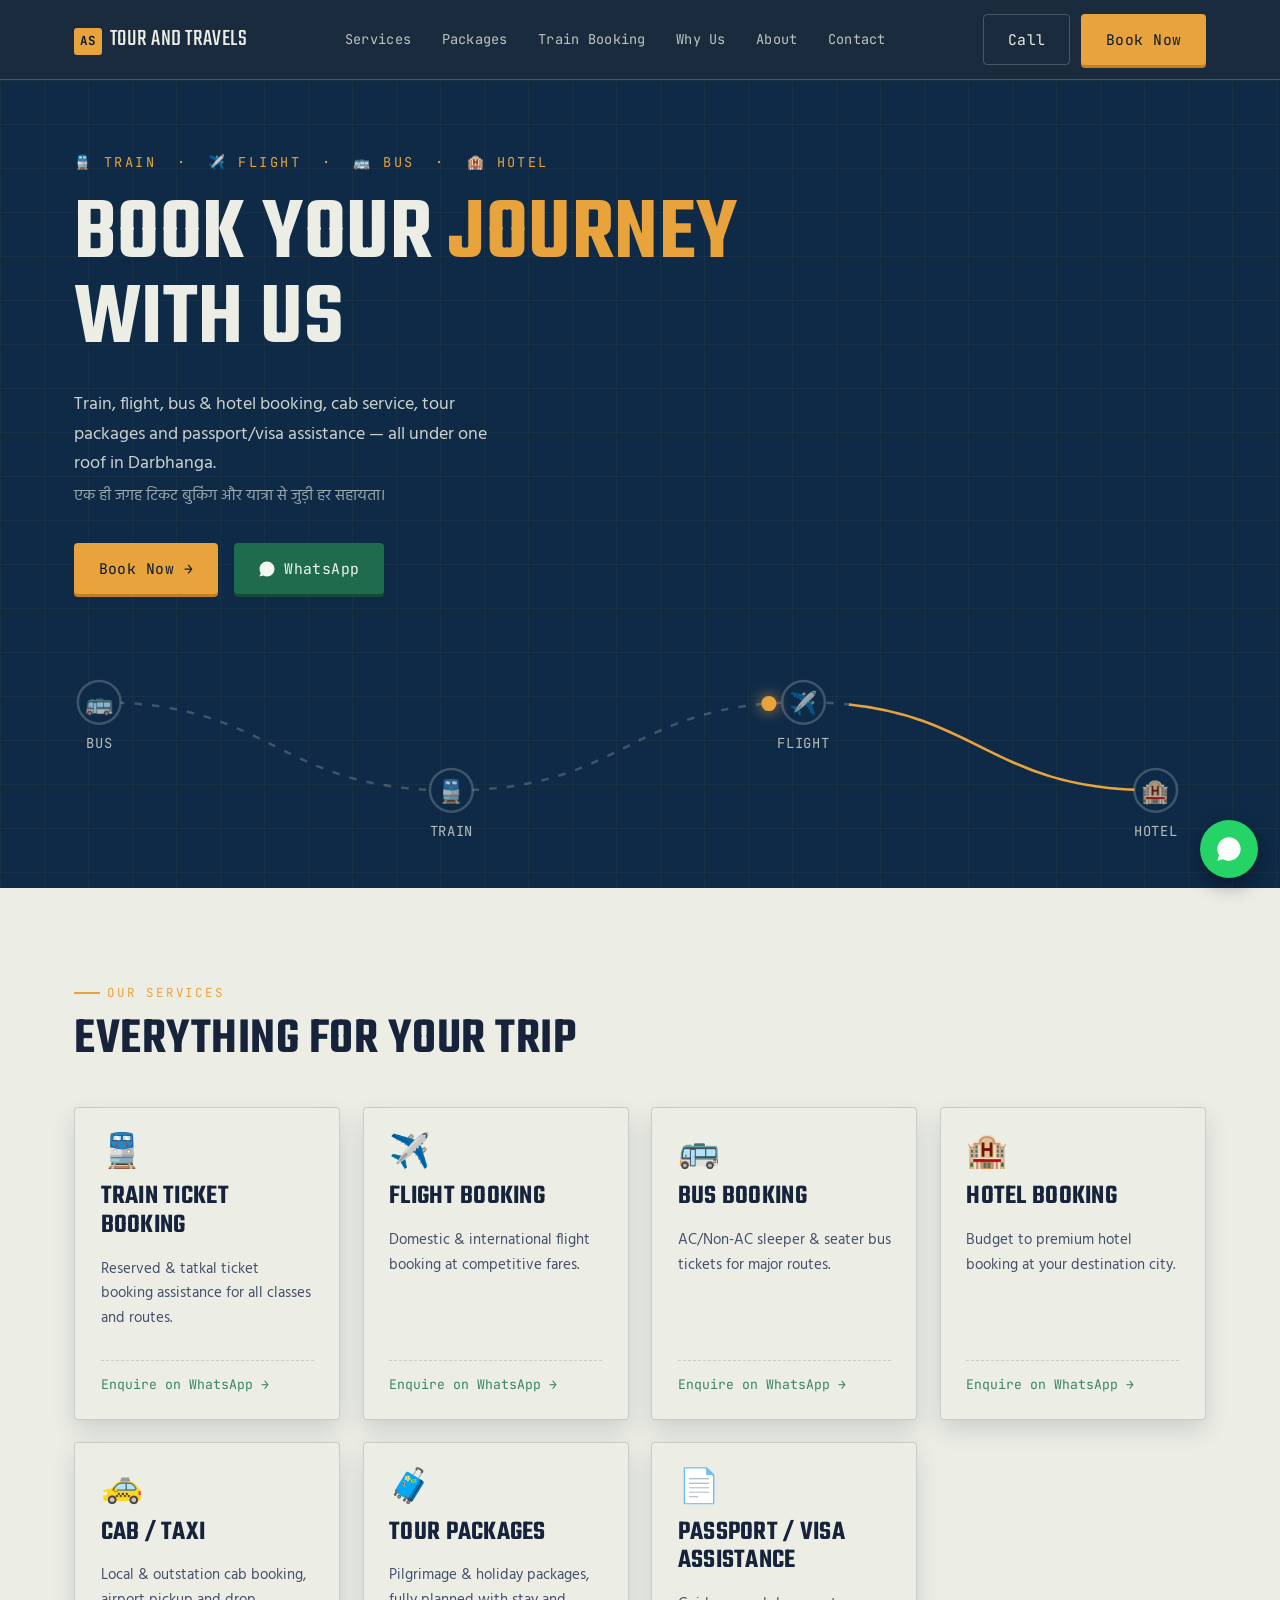
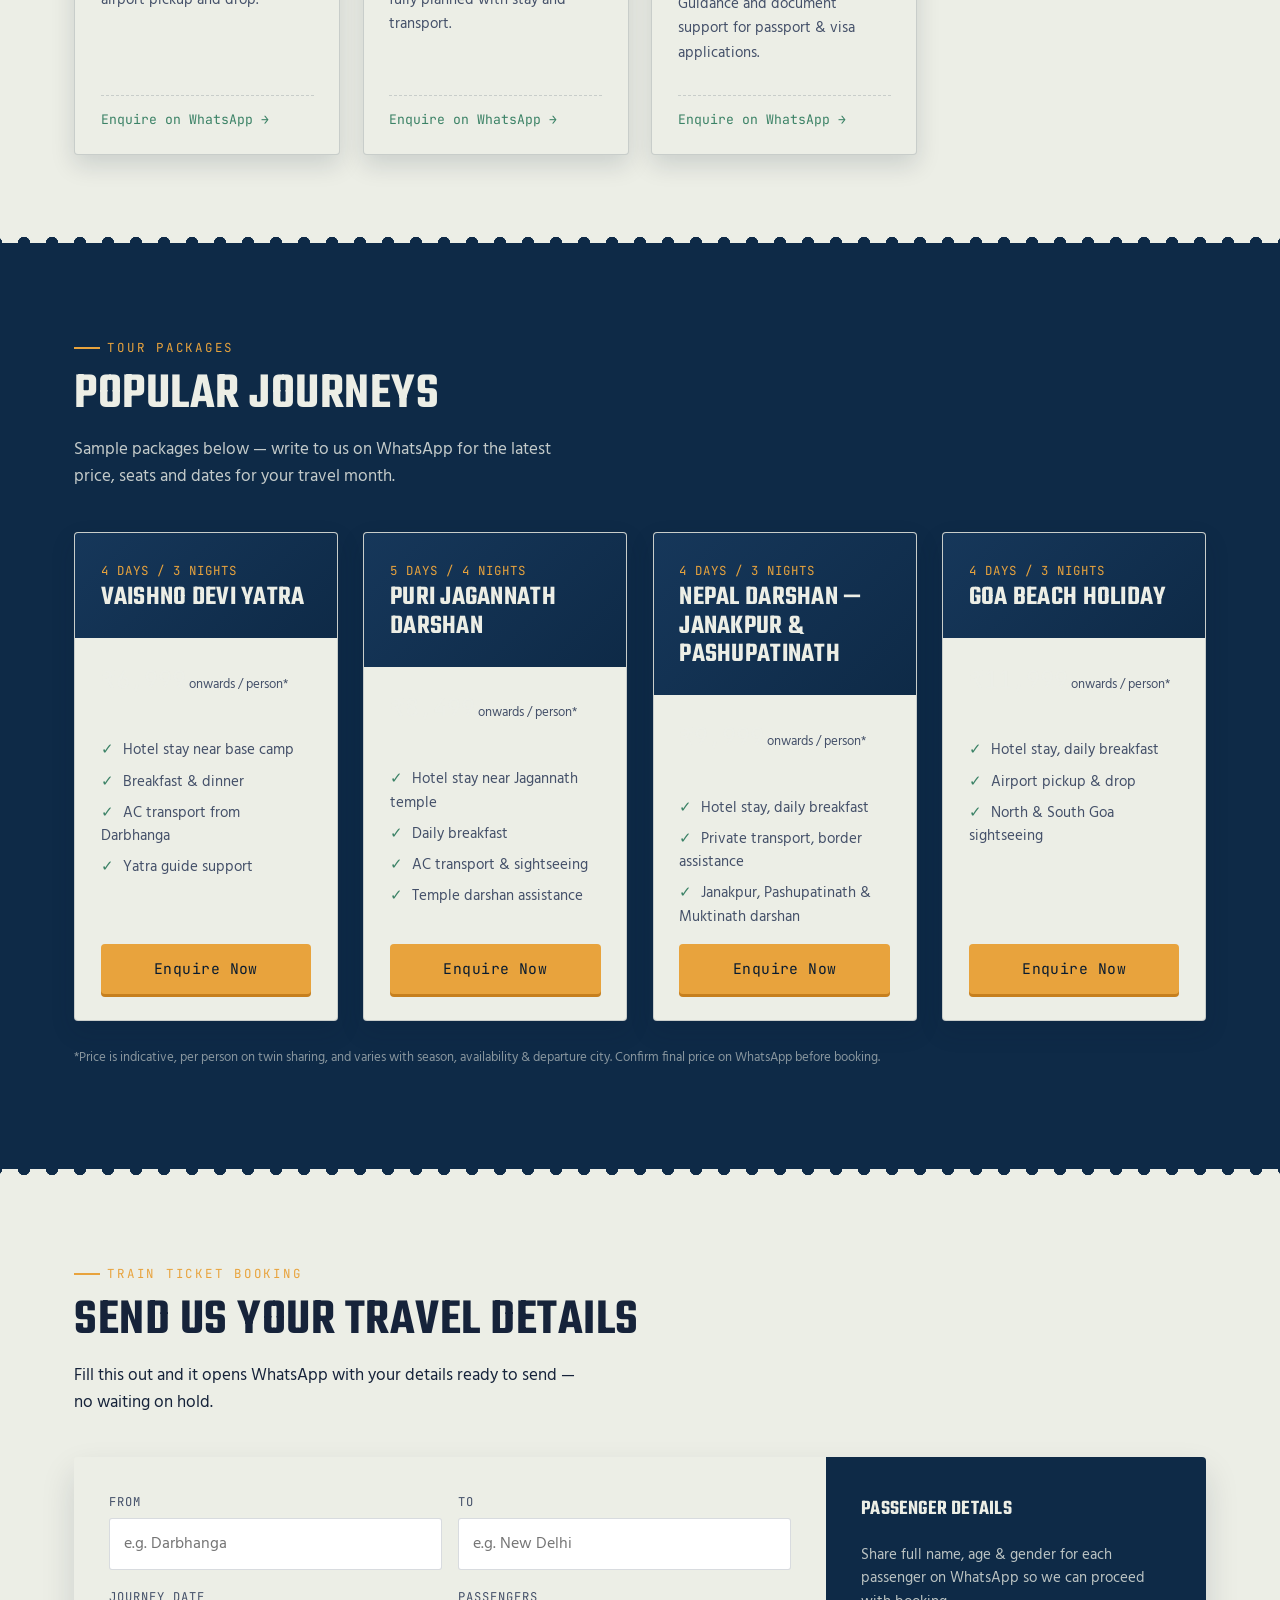
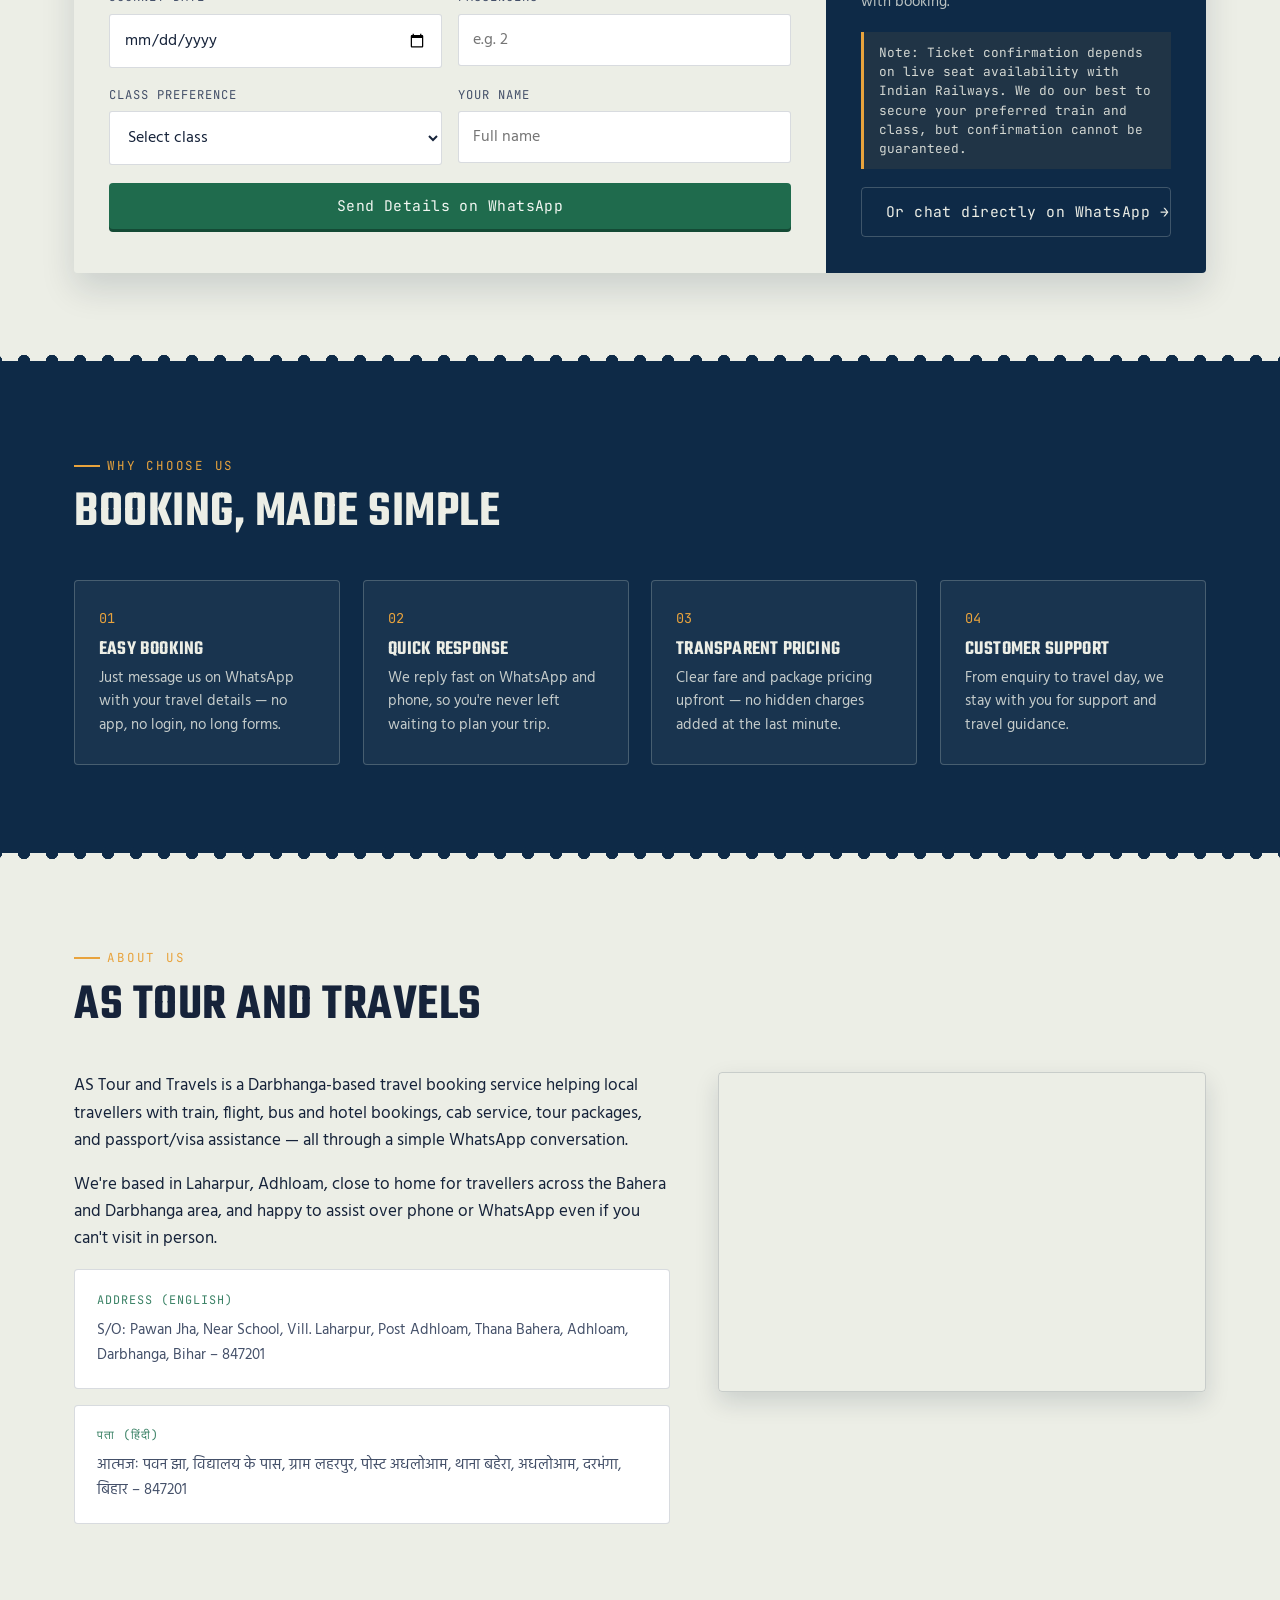
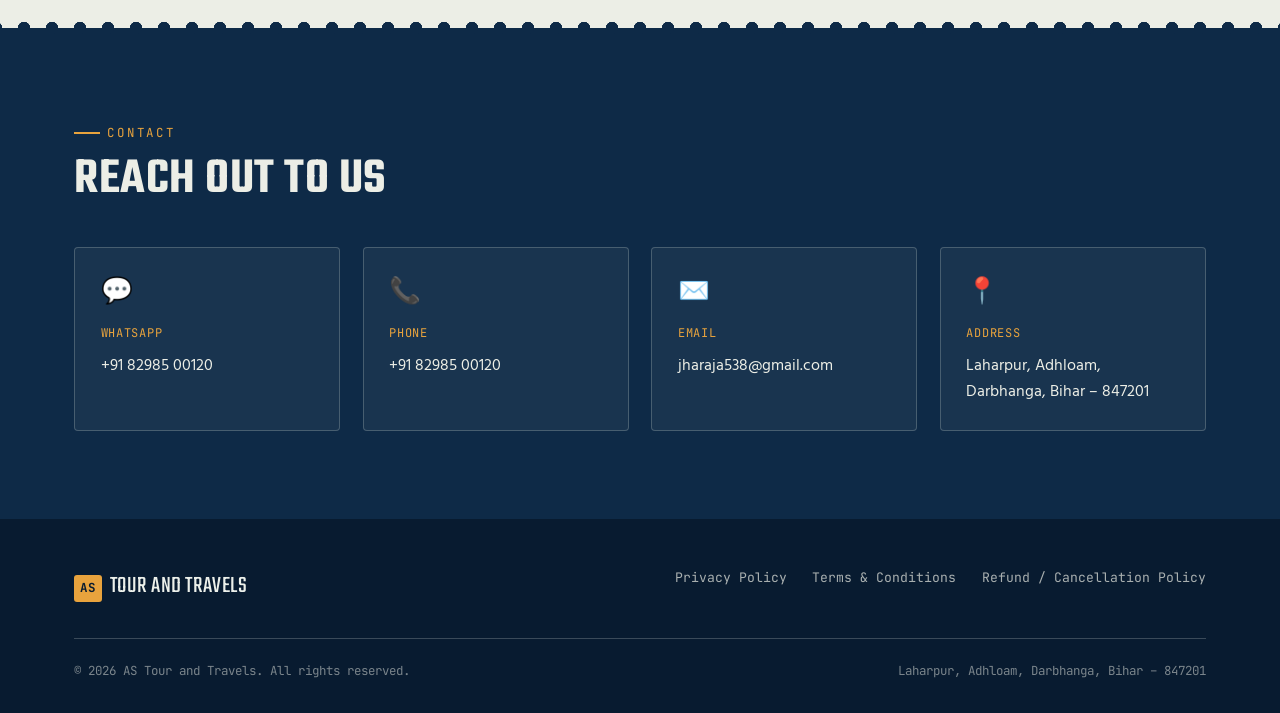
==== commit 6bad3493: "Update index.html" ====
--- a/index.html
+++ b/index.html
@@ -6,6 +6,7 @@
 <title>AS Tour and Travels — Book Your Journey With Us</title>
 <meta name="description" content="AS Tour and Travels, Darbhanga — Train, Flight, Bus, Hotel booking, Cab/Taxi, Tour Packages & Passport/Visa assistance. Enquire directly on WhatsApp.">
 <link rel="preconnect" href="https://fonts.googleapis.com">
+<link rel="icon" type="image/png" href="favicon.png">
 <link rel="preconnect" href="https://fonts.gstatic.com" crossorigin>
 <link href="https://fonts.googleapis.com/css2?family=Teko:wght@500;600;700&family=Hind:wght@400;500;600&family=JetBrains+Mono:wght@400;500;700&display=swap" rel="stylesheet">
 <link rel="stylesheet" href="style.css">
